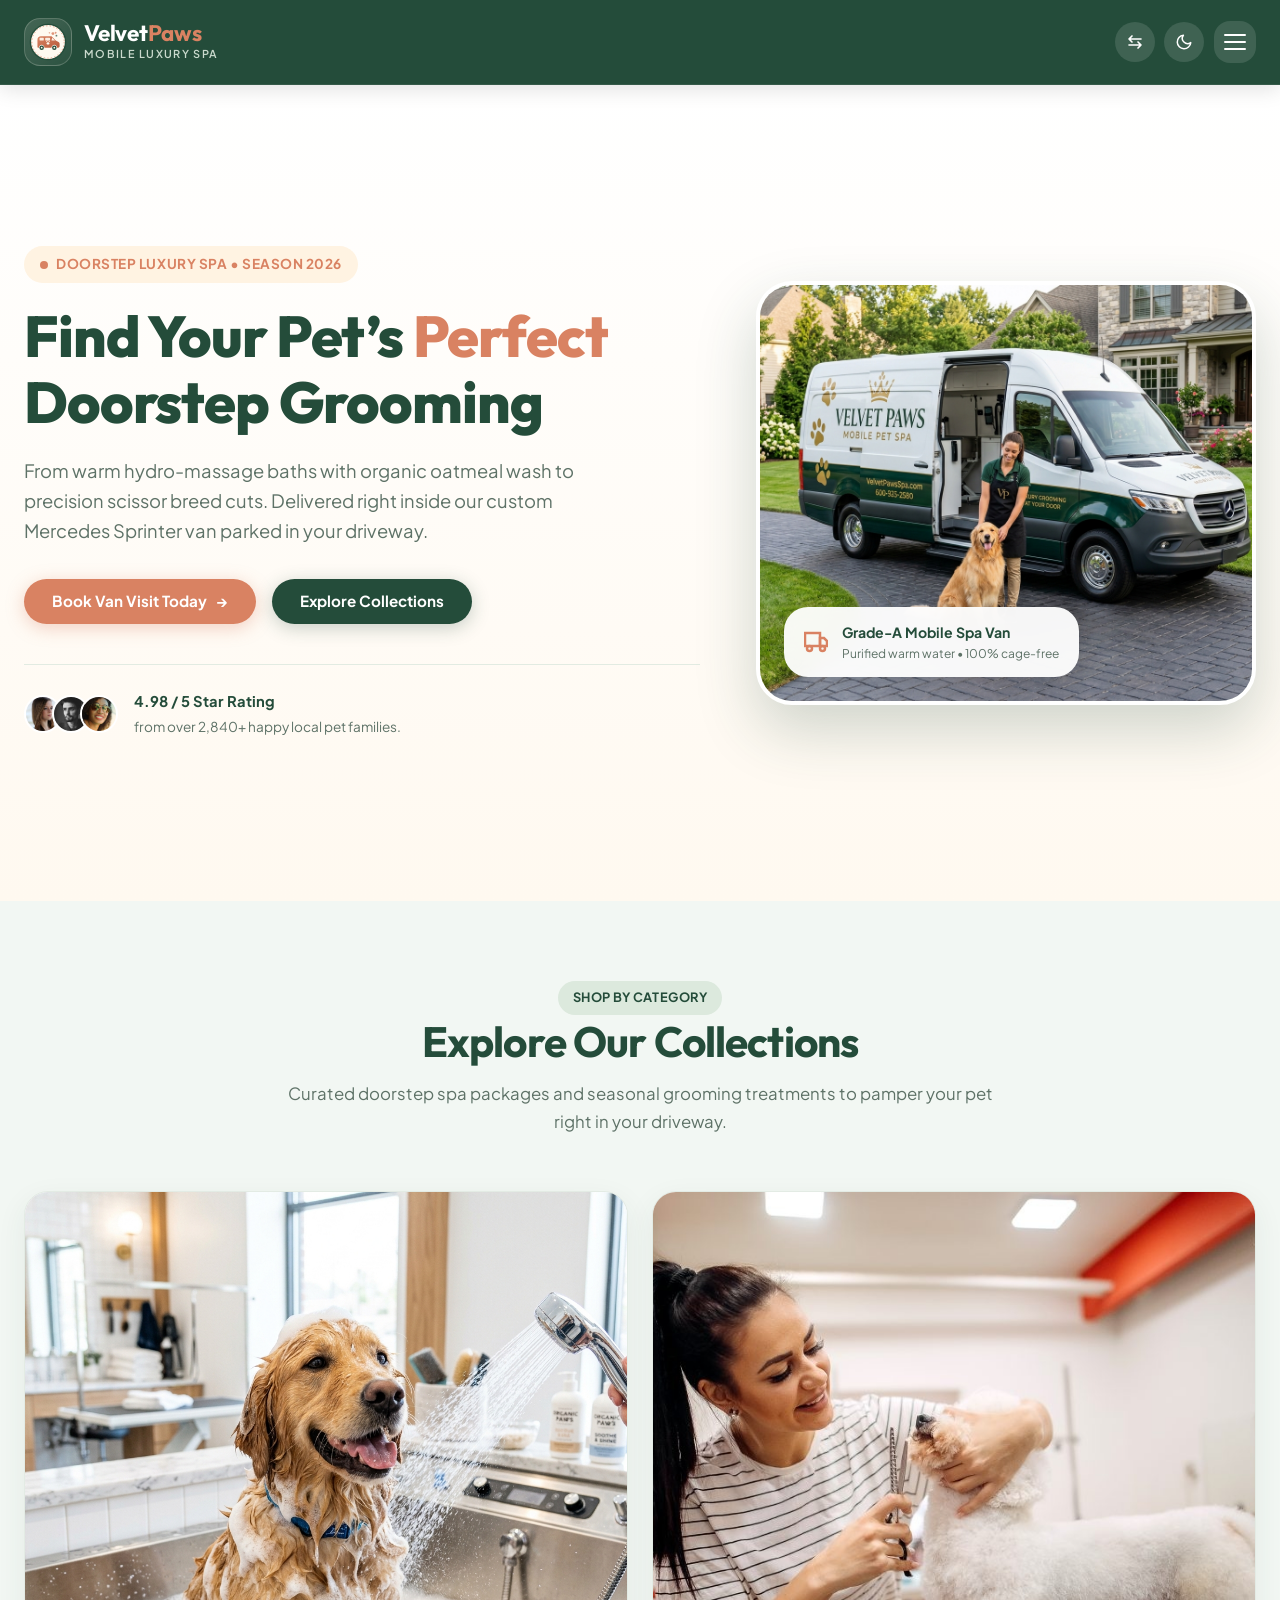
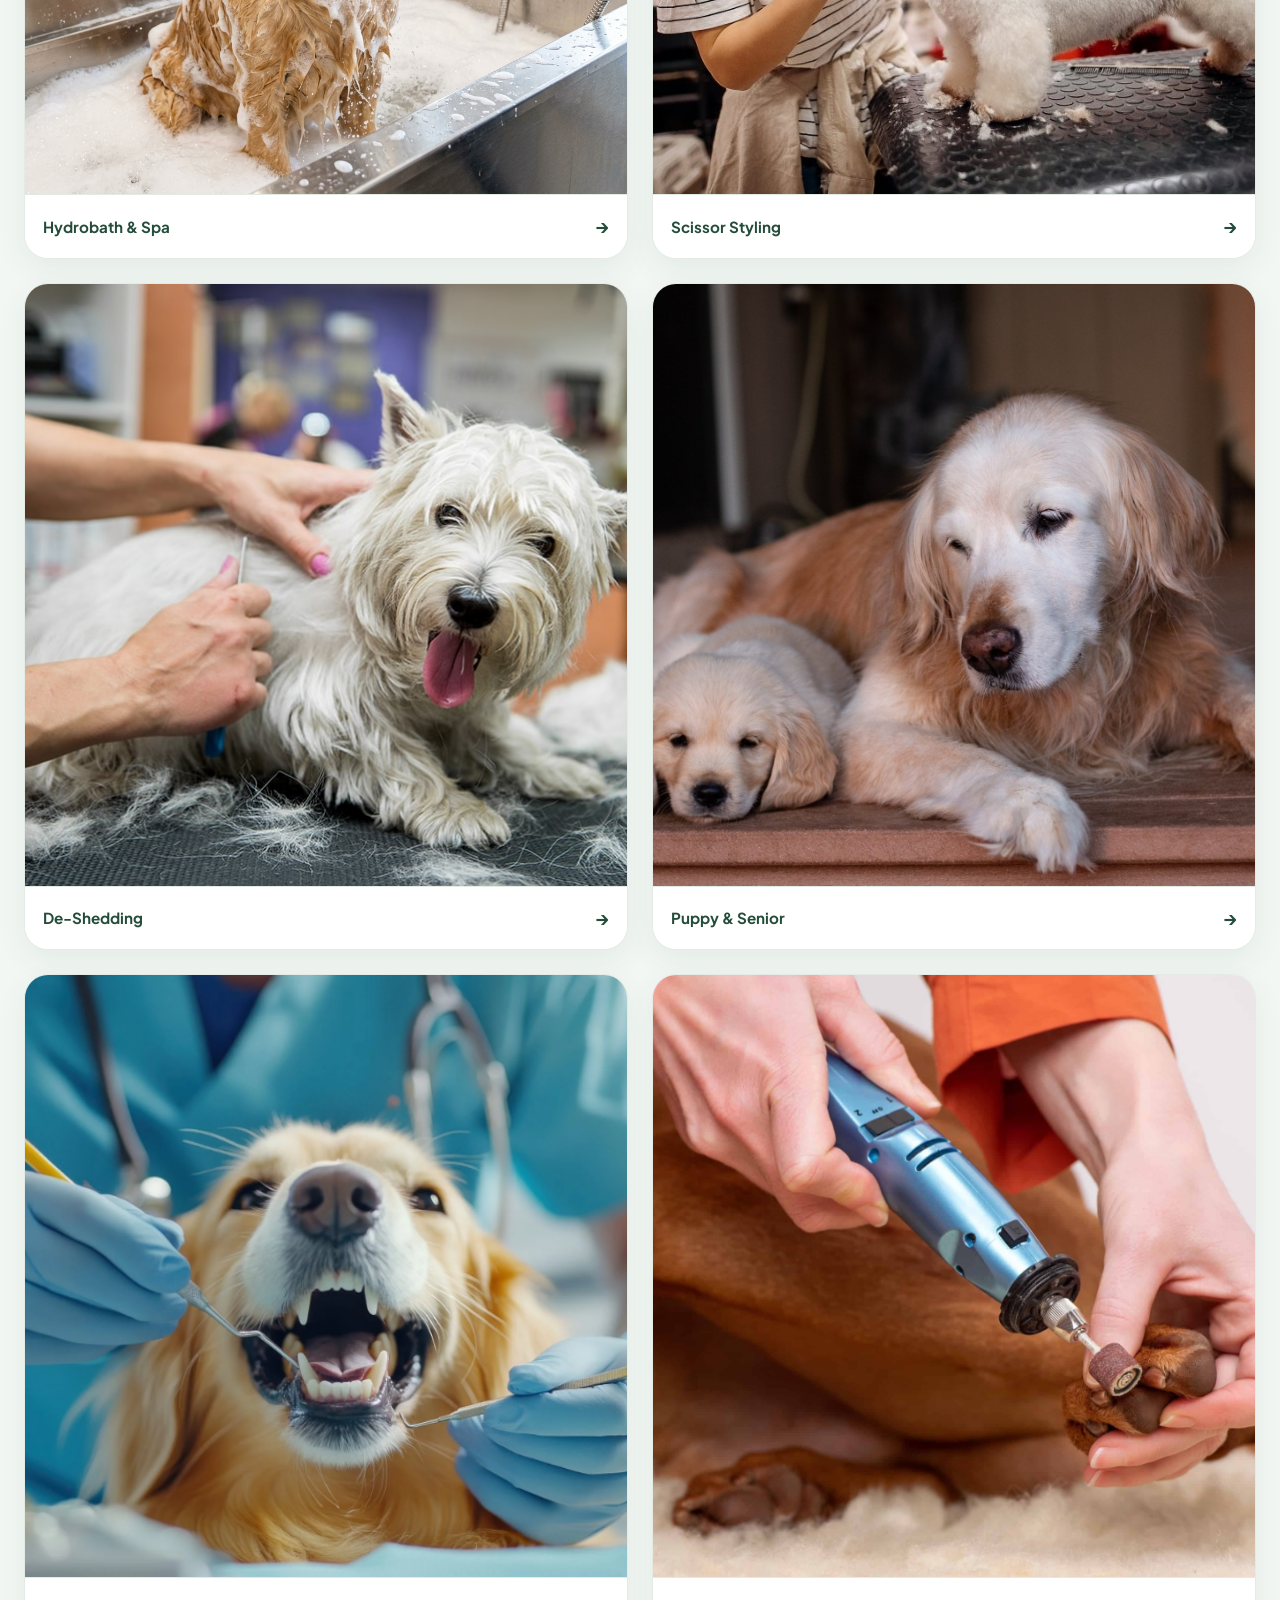
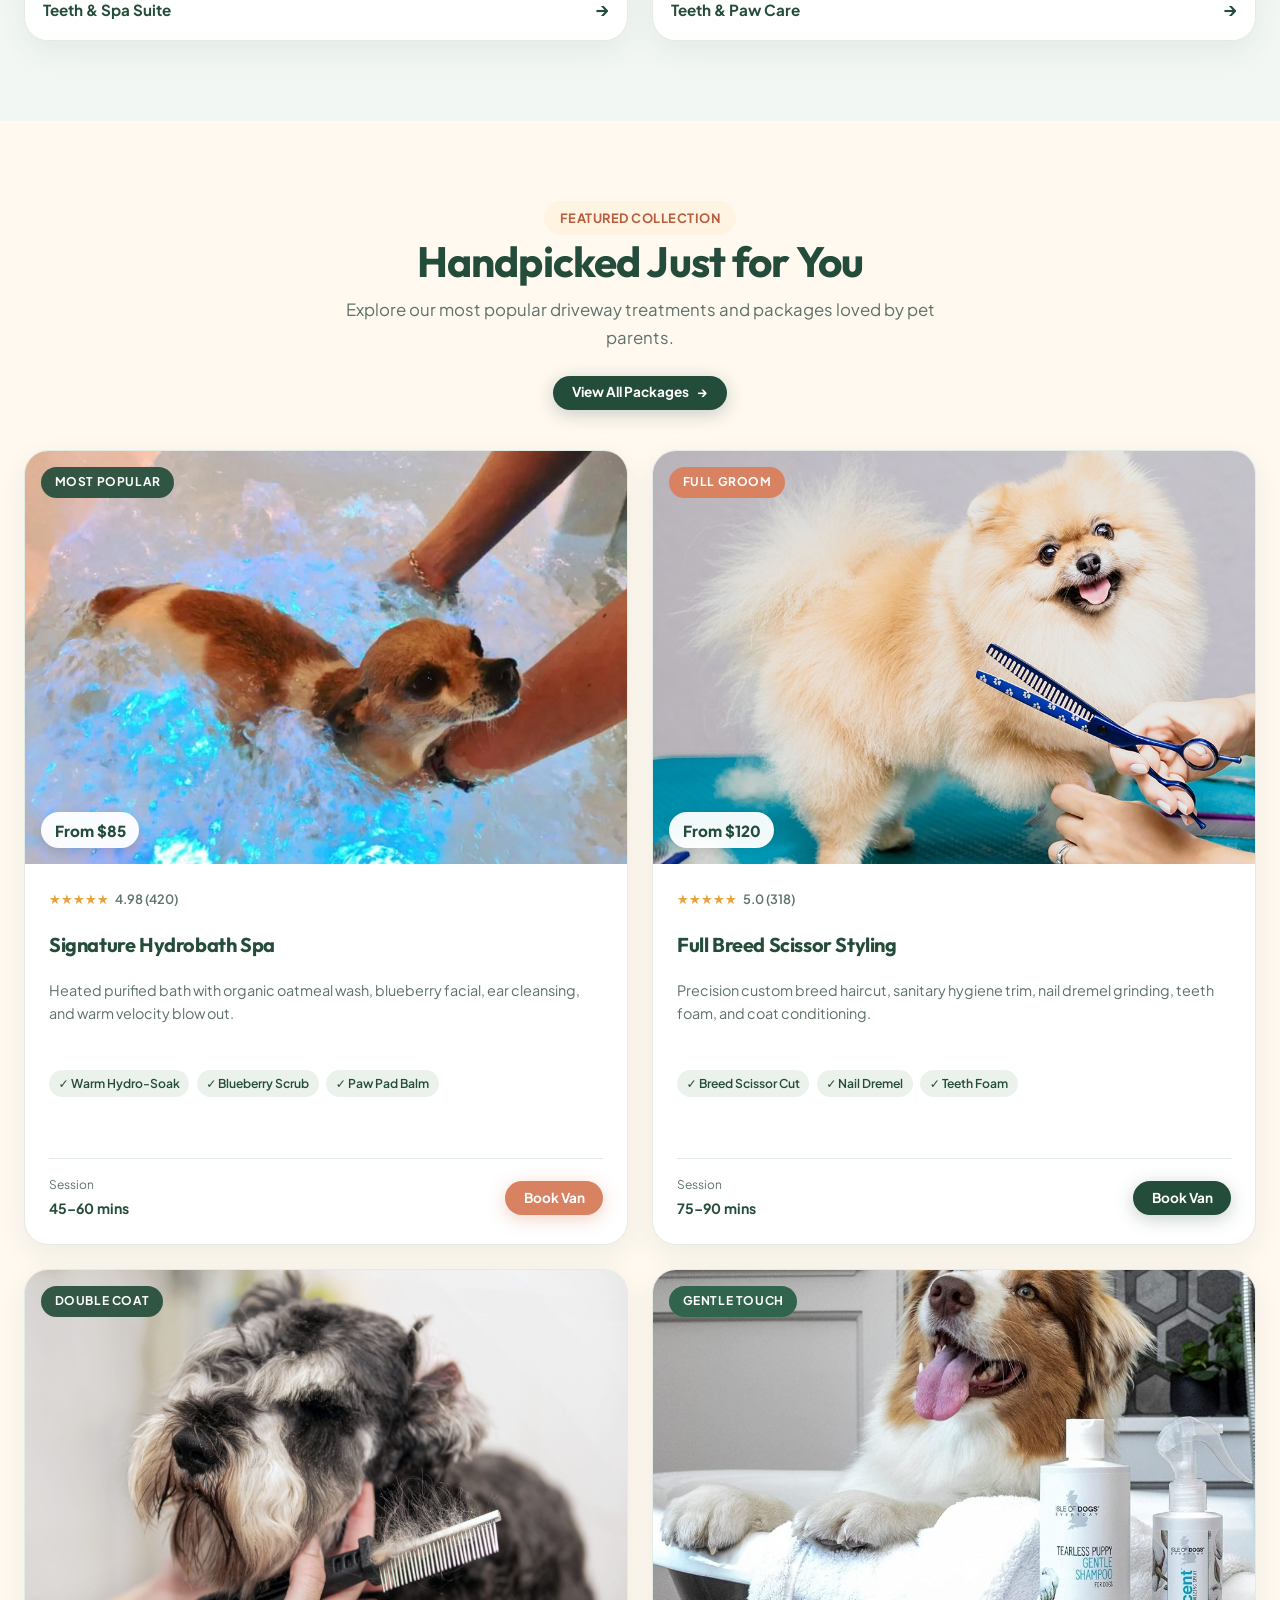
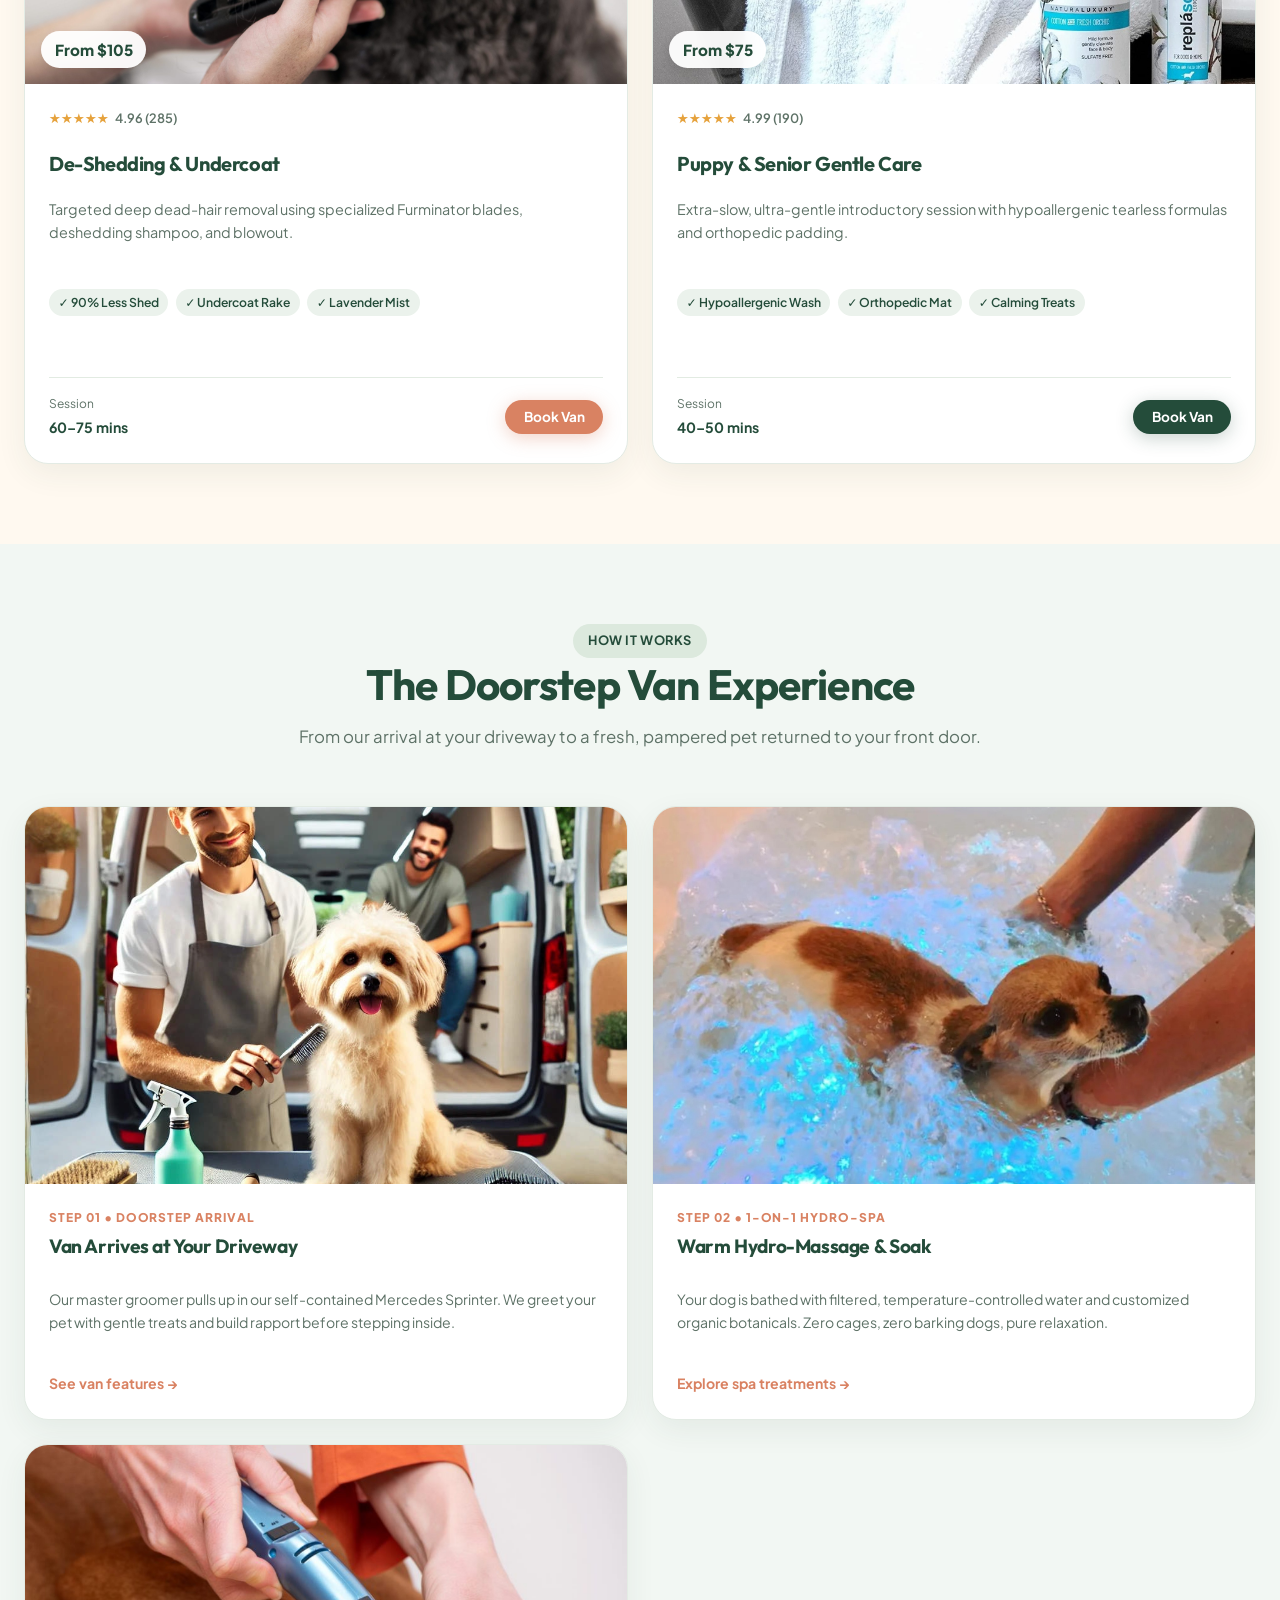
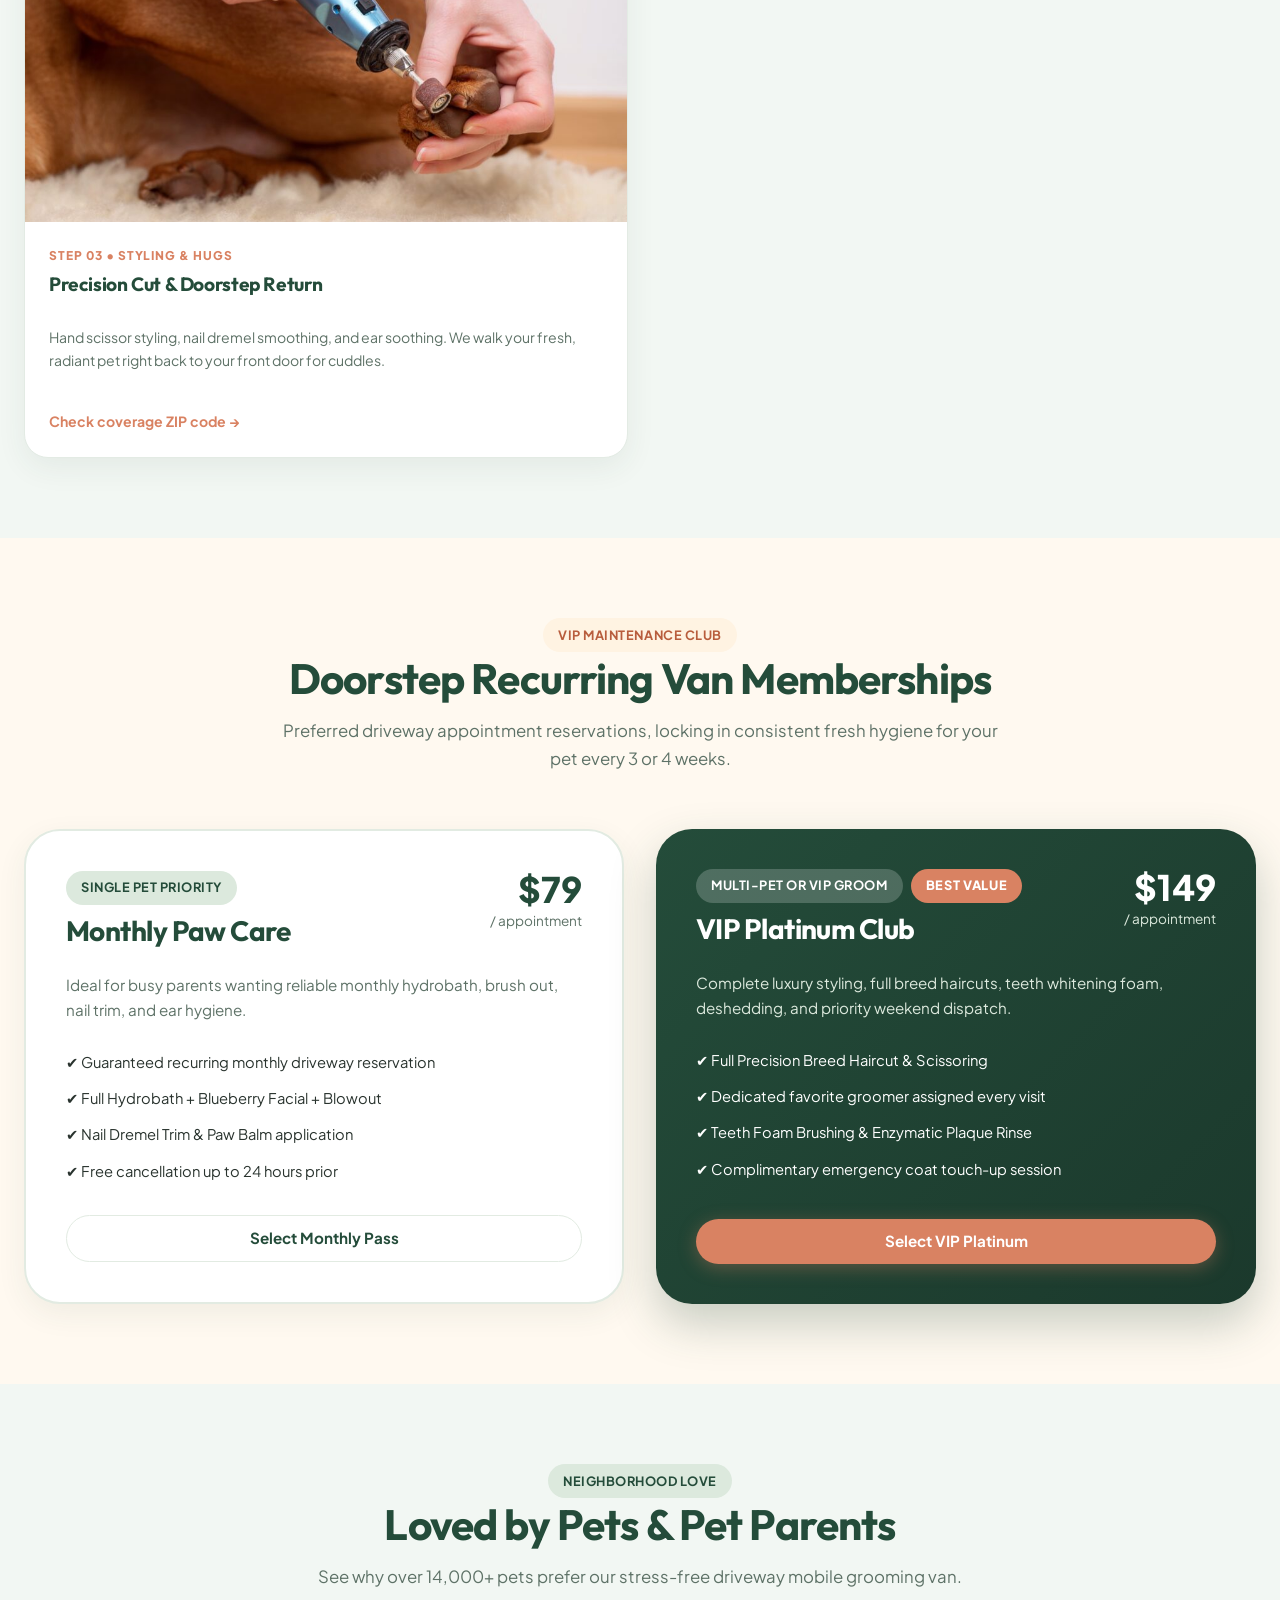
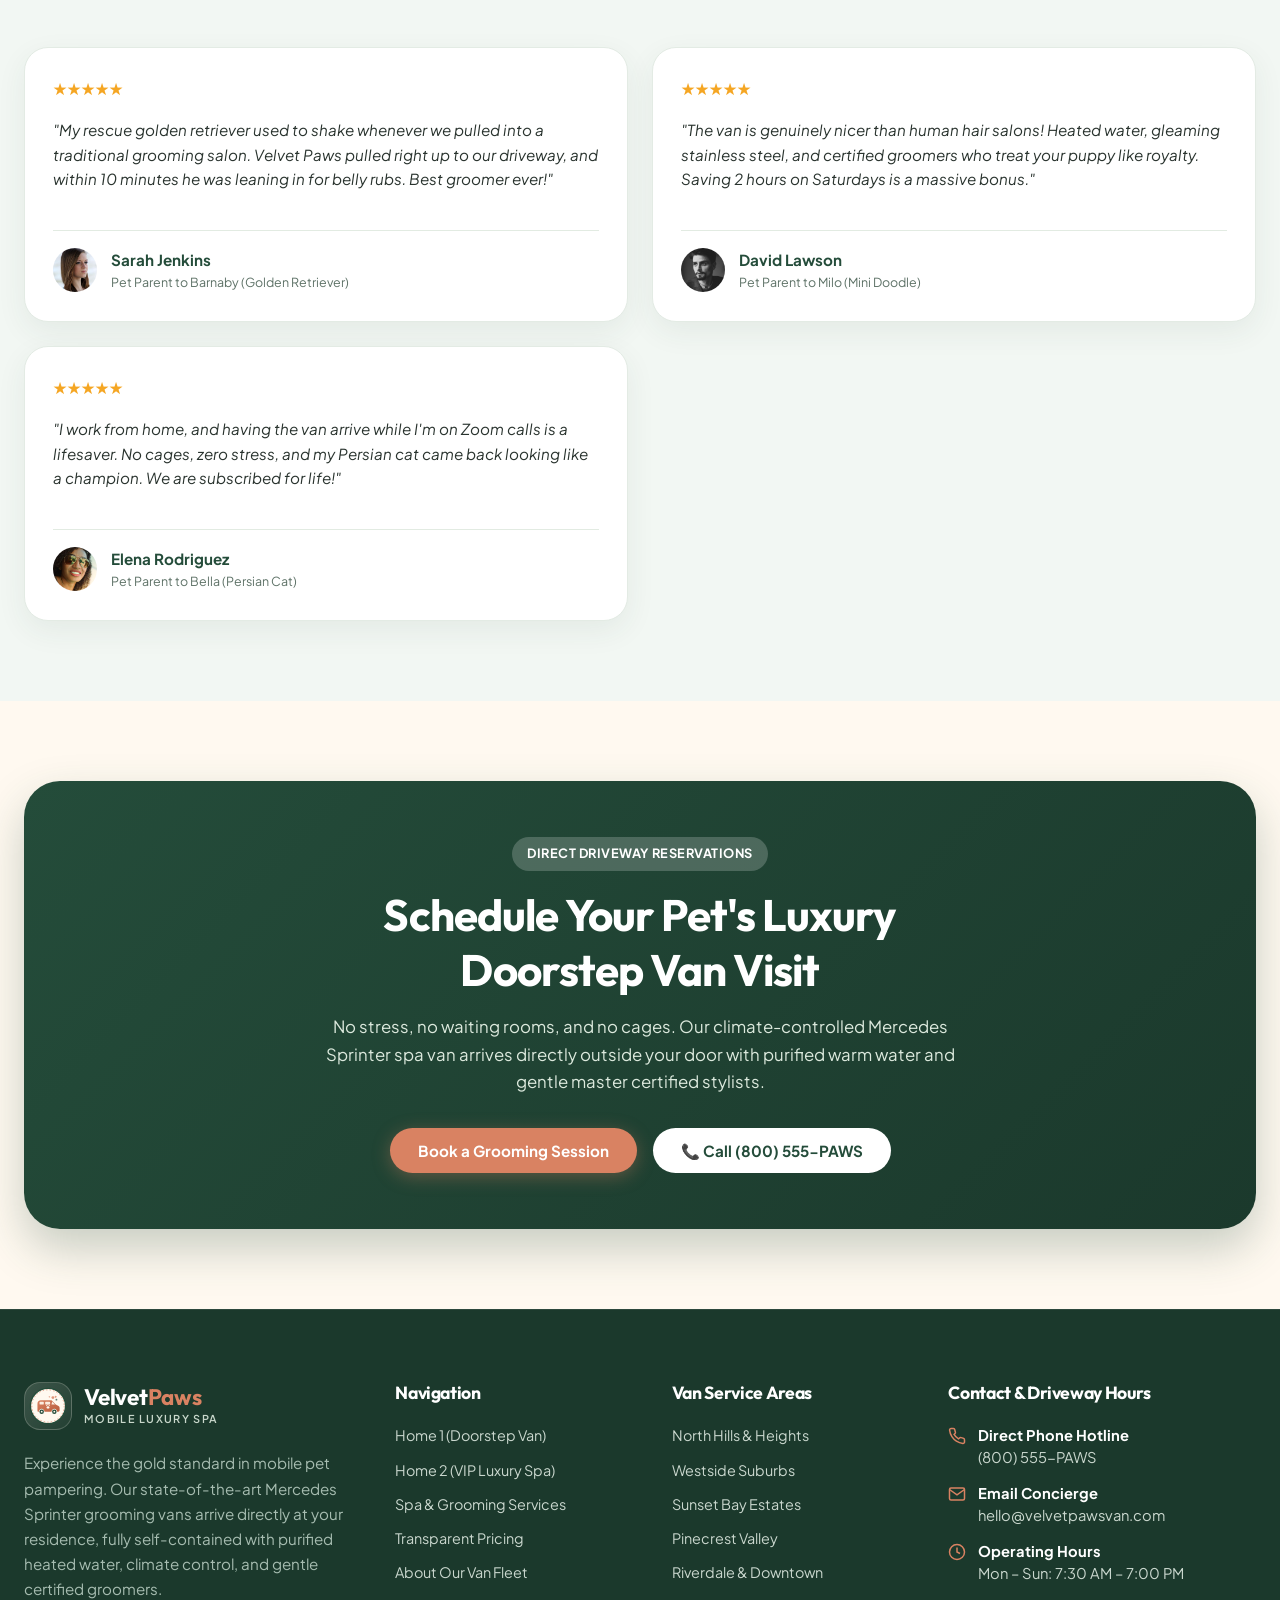
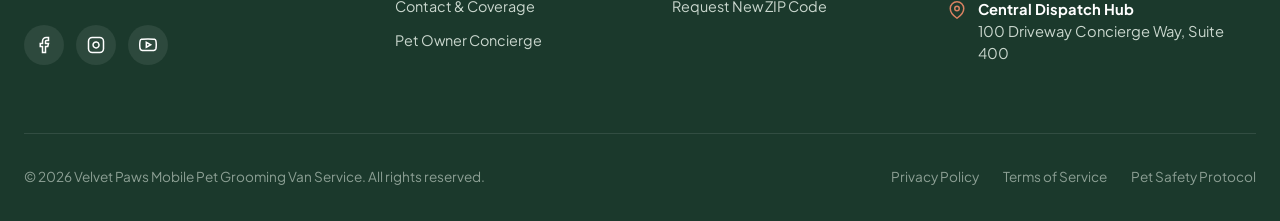
==== index.html @ 284e9189 "first commit" ====
<!DOCTYPE html>
<html lang="en" data-theme="light" dir="ltr">

<head>
  <meta charset="UTF-8">
  <meta name="viewport" content="width=device-width, initial-scale=1.0, maximum-scale=5.0">
  <title>Velvet Paws — Mobile Pet Grooming Van Service | Luxury Spa on Wheels</title>
  <meta name="description"
    content="Premium mobile pet grooming van service bringing stress-free, cage-free luxury hydrobath, haircuts, and spa treatments straight to your driveway.">

  <!-- Favicon -->
  <link rel="icon" type="image/svg+xml" href="assets/images/favicon.svg">

  <!-- Immediate Theme & Direction Script to Prevent FOUC -->
  <script>
    (function () {
      try {
        var savedTheme = localStorage.getItem('paw_grooming_theme') || 'light';
        var savedDir = localStorage.getItem('paw_grooming_dir') || 'ltr';
        document.documentElement.setAttribute('data-theme', savedTheme);
        document.documentElement.setAttribute('dir', savedDir);
      } catch (e) { }
    })();
  </script>

  <!-- Google Fonts: Strictly 2 Font Families Max (Outfit + Plus Jakarta Sans) -->
  <link rel="preconnect" href="https://fonts.googleapis.com">
  <link rel="preconnect" href="https://fonts.gstatic.com" crossorigin>
  <link
    href="https://fonts.googleapis.com/css2?family=Outfit:wght@400;500;600;700;800&family=Plus+Jakarta+Sans:wght@300;400;500;600;700;800&display=swap"
    rel="stylesheet">

  <!-- Stylesheet -->
  <link rel="stylesheet" href="assets/css/style.css">
</head>

<body>

  <!-- Attractive Luxury Pet Van Page Preloader -->
  <div id="page-preloader" class="page-preloader" aria-hidden="true">
    <div class="preloader-content">
      <div class="preloader-van-wrap">
        <div class="preloader-pulse-ring"></div>
        <div class="preloader-icon-box">
          <svg class="preloader-svg" viewBox="0 0 24 24" fill="none" stroke="currentColor" stroke-width="1.8" stroke-linecap="round" stroke-linejoin="round">
            <path d="M5 18H3c-1.1 0-2-.9-2-2V8c0-1.1.9-2 2-2h12v12H5z"></path>
            <path d="M15 9h4.6a2 2 0 0 1 1.8 1.1L23 14v2c0 1.1-.9 2-2 2h-2"></path>
            <circle cx="7" cy="18" r="2.5"></circle>
            <circle cx="17" cy="18" r="2.5"></circle>
            <circle class="preloader-bubble bubble-1" cx="12" cy="4" r="1.5" fill="currentColor"></circle>
            <circle class="preloader-bubble bubble-2" cx="15" cy="2" r="1" fill="currentColor"></circle>
          </svg>
        </div>
      </div>
      <div class="preloader-brand">
        <span class="preloader-title">Velvet<span>Van</span></span>
        <span class="preloader-subtitle">Luxury Mobile Pet Spa</span>
      </div>
      <div class="preloader-progress-track">
        <div class="preloader-progress-bar"></div>
      </div>
    </div>
  </div>

  <!-- ==========================================================================
       SITE HEADER & NAVBAR (Sticky Top Navbar - Zero Announcement Bar)
       ========================================================================== -->
  <header class="site-header" id="site-header">
    <div class="container">
      <nav class="navbar" aria-label="Main Navigation">

        <!-- Brand Logo -->
        <a href="index.html" class="brand-logo" id="main-brand-logo"
          aria-label="Velvet Paws Mobile Pet Grooming Homepage">
          <div class="brand-emblem-box" aria-hidden="true">
            <img src="assets/images/logo.svg" alt="Velvet Paws Logo Emblem" width="40" height="40">
          </div>
          <div class="brand-text">
            <span class="brand-name">Velvet<span>Paws</span></span>
            <span class="brand-tagline">MOBILE LUXURY SPA</span>
          </div>
        </a>

        <!-- Desktop Navigation Menu (Visible only above 1366px) -->
        <ul class="nav-menu" id="desktop-nav-menu">
          <li class="nav-item nav-item-dropdown">
            <a href="index.html" class="nav-link active" id="nav-home-link" aria-haspopup="true" aria-expanded="false">
              Home
              <svg class="dropdown-arrow" width="12" height="12" viewBox="0 0 24 24" fill="none" stroke="currentColor"
                stroke-width="2.5">
                <polyline points="6 9 12 15 18 9"></polyline>
              </svg>
            </a>
            <div class="dropdown-menu" aria-label="Home Variations">
              <a href="index.html" class="dropdown-link active">Home 1 (Van At Doorstep)</a>
              <a href="home-2.html" class="dropdown-link">Home 2 (Pet Care Experience)</a>
            </div>
          </li>
          <li class="nav-item">
            <a href="services.html" class="nav-link" id="nav-services-link">Services</a>
          </li>
          <li class="nav-item">
            <a href="pricing.html" class="nav-link" id="nav-pricing-link">Pricing</a>
          </li>
          <li class="nav-item">
            <a href="about.html" class="nav-link" id="nav-about-link">About</a>
          </li>
          <li class="nav-item">
            <a href="contact.html" class="nav-link" id="nav-contact-link">Contact</a>
          </li>
          <li class="nav-item">
            <a href="dashboard.html" class="nav-link" id="nav-dashboard-link">Dashboard</a>
          </li>
        </ul>

        <!-- Action Controls: RTL, Theme, Login, Book CTA & Hamburger -->
        <div class="nav-actions">

          <!-- RTL / LTR Toggle Button (Hidden on Mobile < 768px, available in Drawer) -->
          <button class="nav-circle-btn" id="rtl-toggle" data-action="toggle-rtl" title="Switch RTL/LTR"
            aria-label="Toggle Direction">
            <svg class="icon-arrow-flip" width="18" height="18" viewBox="0 0 24 24" fill="none" stroke="currentColor"
              stroke-width="2.2" stroke-linecap="round" stroke-linejoin="round">
              <path d="M4 8h16M4 8l4-4M4 8l4 4M20 16H4m16 0l-4-4m4 4l-4 4"></path>
            </svg>
          </button>

          <!-- Light / Dark Theme Toggle Button (Hidden on Mobile < 768px, available in Drawer) -->
          <button class="nav-circle-btn" id="theme-toggle" data-action="toggle-theme" title="Switch Theme"
            aria-label="Toggle Theme">
            <svg width="18" height="18" viewBox="0 0 24 24" fill="none" stroke="currentColor" stroke-width="2"
              stroke-linecap="round" stroke-linejoin="round">
              <path d="M21 12.79A9 9 0 1 1 11.21 3 7 7 0 0 0 21 12.79z"></path>
            </svg>
          </button>

          <!-- Login Button (Placed next to Book Van Visit) -->
          <a href="login.html" class="nav-pill-btn nav-login-btn hide-on-tablet" id="nav-login-btn">
            <svg width="15" height="15" viewBox="0 0 24 24" fill="none" stroke="currentColor" stroke-width="2.2">
              <path d="M20 21v-2a4 4 0 0 0-4-4H8a4 4 0 0 0-4 4v2"></path>
              <circle cx="12" cy="7" r="4"></circle>
            </svg>
            Login
          </a>

          <!-- Book Van CTA Button -->
          <a href="contact.html#enquiry-form" class="nav-pill-btn hide-on-tablet" id="nav-book-btn">
            <svg width="16" height="16" viewBox="0 0 24 24" fill="none" stroke="currentColor" stroke-width="2.5">
              <rect x="3" y="4" width="18" height="18" rx="2" ry="2"></rect>
              <line x1="16" y1="2" x2="16" y2="6"></line>
              <line x1="8" y1="2" x2="8" y2="6"></line>
              <line x1="3" y1="10" x2="21" y2="10"></line>
            </svg>
            Book Van Visit
          </a>

          <!-- Responsive Hamburger Button (Active on Mobile, All iPads, and iPad Pros <= 1366px) -->
          <button class="hamburger-btn" id="hamburger-btn" aria-label="Toggle Navigation Drawer" aria-expanded="false"
            aria-controls="mobile-drawer">
            <span></span>
            <span></span>
            <span></span>
          </button>

        </div>
      </nav>
    </div>
  </header>

  <!-- ==========================================================================
       MOBILE NAVIGATION DRAWER & BACKDROP
       ========================================================================== -->
  <div class="drawer-backdrop" id="drawer-backdrop"></div>

  <aside class="mobile-drawer" id="mobile-drawer" aria-label="Mobile Navigation Drawer">
    <div class="drawer-header">
      <a href="index.html" class="brand-logo" aria-label="Velvet Paws">
        <div class="brand-emblem-box">
          <img src="assets/images/logo.svg" alt="Velvet Paws Logo" width="34" height="34">
        </div>
        <div class="brand-text">
          <span class="brand-name">Velvet<span>Paws</span></span>
          <span class="brand-tagline">MOBILE PET SPA</span>
        </div>
      </a>
      <button class="drawer-close-btn" id="drawer-close-btn" aria-label="Close menu">
        <svg width="20" height="20" viewBox="0 0 24 24" fill="none" stroke="currentColor" stroke-width="2.2"
          stroke-linecap="round" stroke-linejoin="round">
          <line x1="18" y1="6" x2="6" y2="18"></line>
          <line x1="6" y1="6" x2="18" y2="18"></line>
        </svg>
      </button>
    </div>

    <!-- Quick Mode Controls in Drawer (Zero Horizontal Crowding) -->
    <div class="drawer-quick-controls">
      <button class="drawer-icon-btn" data-action="toggle-theme" id="drawer-theme-toggle" aria-label="Toggle Theme" title="Toggle Theme">
        <svg width="18" height="18" viewBox="0 0 24 24" fill="none" stroke="currentColor" stroke-width="2">
          <path d="M21 12.79A9 9 0 1 1 11.21 3 7 7 0 0 0 21 12.79z"></path>
        </svg>
      </button>

      <button class="drawer-icon-btn" data-action="toggle-rtl" id="drawer-rtl-toggle" aria-label="Toggle Direction" title="Toggle Direction">
        <svg class="icon-arrow-flip" width="18" height="18" viewBox="0 0 24 24" fill="none" stroke="currentColor"
          stroke-width="2">
          <path d="M4 8h16M4 8l4-4M4 8l4 4M20 16H4m16 0l-4-4m4 4l-4 4"></path>
        </svg>
      </button>
    </div>

    <!-- Drawer Navigation Links -->
    <div class="drawer-body">
      <nav class="drawer-menu">
        <a href="index.html" class="drawer-link active">
          <span>Home</span>
          <svg width="14" height="14" viewBox="0 0 24 24" fill="none" stroke="currentColor" stroke-width="2">
            <polyline points="9 18 15 12 9 6"></polyline>
          </svg>
        </a>
        <div class="drawer-subgroup">
          <a href="index.html" class="drawer-sublink active">• Home 1 (Van At Doorstep)</a>
          <a href="home-2.html" class="drawer-sublink">• Home 2 (Pet Care Experience)</a>
        </div>
        <a href="services.html" class="drawer-link">
          <span>Services</span>
          <svg width="14" height="14" viewBox="0 0 24 24" fill="none" stroke="currentColor" stroke-width="2">
            <polyline points="9 18 15 12 9 6"></polyline>
          </svg>
        </a>
        <a href="pricing.html" class="drawer-link">
          <span>Pricing</span>
          <svg width="14" height="14" viewBox="0 0 24 24" fill="none" stroke="currentColor" stroke-width="2">
            <polyline points="9 18 15 12 9 6"></polyline>
          </svg>
        </a>
        <a href="about.html" class="drawer-link">
          <span>About</span>
          <svg width="14" height="14" viewBox="0 0 24 24" fill="none" stroke="currentColor" stroke-width="2">
            <polyline points="9 18 15 12 9 6"></polyline>
          </svg>
        </a>
        <a href="contact.html" class="drawer-link">
          <span>Contact</span>
          <svg width="14" height="14" viewBox="0 0 24 24" fill="none" stroke="currentColor" stroke-width="2">
            <polyline points="9 18 15 12 9 6"></polyline>
          </svg>
        </a>
        <a href="dashboard.html" class="drawer-link">
          <span>Dashboard</span>
          <svg width="14" height="14" viewBox="0 0 24 24" fill="none" stroke="currentColor" stroke-width="2">
            <polyline points="9 18 15 12 9 6"></polyline>
          </svg>
        </a>
      </nav>
    </div>

    <!-- Drawer Footer Actions (Login & Book Van) -->
    <div class="drawer-footer">
      <div class="drawer-action-row">
        <a href="login.html" class="btn btn-outline btn-pill" style="padding: 0.65rem 1rem; font-size: 0.88rem;">
          <svg width="15" height="15" viewBox="0 0 24 24" fill="none" stroke="currentColor" stroke-width="2.2">
            <path d="M20 21v-2a4 4 0 0 0-4-4H8a4 4 0 0 0-4 4v2"></path>
            <circle cx="12" cy="7" r="4"></circle>
          </svg>
          Login
        </a>
        <a href="contact.html#enquiry-form" class="btn btn-primary btn-pill"
          style="padding: 0.65rem 1rem; font-size: 0.88rem;">
          Book Van
        </a>
      </div>

      <div class="drawer-van-callout">
        <h5>🚐 Van Arrives Fully Equipped</h5>
        <p>Warm filtered water, generator electricity, and climate control built right inside our Mercedes Sprinter van.
        </p>
      </div>
    </div>
  </aside>

  <!-- ==========================================================================
       HERO SECTION (HOME 1 FULL-SCREEN VIEWPORT HEIGHT 100dvh)
       ========================================================================== -->
  <main id="main-content">

    <!-- ==========================================================================
         SECTION 1 — SPLIT-SCREEN HOLIDAY / SPA HERO (Exact Reference Layout)
         ========================================================================== -->
    <section class="h2-hero-section" id="hero">
      <div class="container">
        <div class="h2-hero-grid">

          <!-- Left: Text & Selection CTAs -->
          <div class="h2-hero-content">
            <div class="h2-badge-strip">
              <span class="dot"></span>
              <span>Doorstep Luxury Spa &bull; Season 2026</span>
            </div>

            <h1 class="h2-hero-title">
              Find Your Pet’s <span class="highlight">Perfect</span> Doorstep Grooming
            </h1>

            <p class="h2-hero-desc">
              From warm hydro-massage baths with organic oatmeal wash to precision scissor breed cuts. Delivered right
              inside our custom Mercedes Sprinter van parked in your driveway.
            </p>

            <div class="h2-hero-btn-group">
              <a href="#packages" class="btn btn-primary btn-pill">
                <span>Book Van Visit Today</span>
                <span>&rarr;</span>
              </a>
              <a href="#categories" class="btn btn-forest btn-pill">
                <span>Explore Collections</span>
              </a>
            </div>

            <div class="h2-trust-badge">
              <div class="trust-avatar-group">
                <img
                  src="assets/images/avatar_clara.jpg"
                  alt="Verified customer Lisa" width="38" height="38">
                <img
                  src="assets/images/avatar_david.jpg"
                  alt="Verified customer Marcus" width="38" height="38">
                <img
                  src="assets/images/avatar_sophie.jpg"
                  alt="Verified customer Chloe" width="38" height="38">
              </div>
              <div class="trust-text">
                <strong style="color: var(--text-heading); font-size: 0.92rem; display: block;">4.98 / 5 Star
                  Rating</strong>
                <span style="color: var(--text-muted); font-size: 0.85rem;">from over 2,840+ happy local pet
                  families.</span>
              </div>
            </div>

          </div>

          <!-- Right: Curved Split Frame Media with Custom Generated Van Image -->
          <div class="h2-hero-media">
            <div class="h2-hero-img-frame">
              <img src="assets/images/h1-hero-van.jpg"
                alt="Velvet Paws luxury mobile pet grooming Mercedes Sprinter van on driveway with master groomer and golden retriever"
                width="700" height="600" loading="eager">

              <!-- Floating Live Tag -->
              <div class="h2-live-tag">
                <div style="color: var(--brand-terracotta);">
                  <svg width="24" height="24" viewBox="0 0 24 24" fill="none" stroke="currentColor" stroke-width="2.5">
                    <rect x="1" y="3" width="15" height="13"></rect>
                    <polygon points="16 8 20 8 23 11 23 16 16 16 8"></polygon>
                    <circle cx="5.5" cy="18.5" r="2.5"></circle>
                    <circle cx="18.5" cy="18.5" r="2.5"></circle>
                  </svg>
                </div>
                <div>
                  <div style="font-weight: 700; font-size: 0.88rem; color: var(--text-heading);">Grade-A Mobile Spa Van
                  </div>
                  <div style="font-size: 0.75rem; color: var(--text-muted);">Purified warm water &bull; 100% cage-free
                  </div>
                </div>
              </div>

            </div>
          </div>

        </div>
      </div>
    </section>

    <!-- ==========================================================================
         SECTION 2 — SHOP BY CATEGORY ("Explore Our Collections")
         Exact 6-Category Grid from Reference Site with Custom Generated Images
         ========================================================================== -->
    <section class="categories-section" id="categories">
      <div class="container">

        <div class="section-header">
          <span class="pill-badge">SHOP BY CATEGORY</span>
          <h2 class="section-title">Explore Our Collections</h2>
          <p class="section-subtitle">
            Curated doorstep spa packages and seasonal grooming treatments to pamper your pet right in your driveway.
          </p>
        </div>

        <div class="category-grid">

          <!-- Category 1: Hydrobath & Spa -->
          <a href="#packages" class="category-card" id="cat-card-1">
            <div class="category-img-box">
              <img src="assets/images/cat-hydrobath.jpg" alt="Golden retriever taking warm bubbly hydrobath" width="300"
                height="300" loading="lazy">
            </div>
            <div class="category-info">
              <span>Hydrobath &amp; Spa</span>
              <span class="category-arrow">&rarr;</span>
            </div>
          </a>

          <!-- Category 2: Breed Scissor Styling -->
          <a href="#packages" class="category-card" id="cat-card-2">
            <div class="category-img-box">
              <img src="assets/images/user/user_attach2_scissors_groom.jpg" alt="Professional groomer scissor styling a white fluffy pet"
                width="300" height="300" loading="lazy">
            </div>
            <div class="category-info">
              <span>Scissor Styling</span>
              <span class="category-arrow">&rarr;</span>
            </div>
          </a>

          <!-- Category 3: De-Shedding & Undercoat -->
          <a href="#packages" class="category-card" id="cat-card-3">
            <div class="category-img-box">
              <img src="assets/images/user/user_img1_terrier.png"
                alt="White terrier receiving precision groom and trim" width="300" height="300" loading="lazy">
            </div>
            <div class="category-info">
              <span>De-Shedding</span>
              <span class="category-arrow">&rarr;</span>
            </div>
          </a>

          <!-- Category 4: Puppy & Senior Touch -->
          <a href="#packages" class="category-card" id="cat-card-4">
            <div class="category-img-box">
              <img src="assets/images/user/user_img2_retriever.jpg"
                alt="Golden retriever and puppy relaxing after pampering" width="300" height="300" loading="lazy">
            </div>
            <div class="category-info">
              <span>Puppy &amp; Senior</span>
              <span class="category-arrow">&rarr;</span>
            </div>
          </a>

          <!-- Category 5: Feline Luxury Suite / Dental Care -->
          <a href="#packages" class="category-card" id="cat-card-5">
            <div class="category-img-box">
              <img src="assets/images/user/user_img3_dental.png" alt="Dog gentle teeth and oral hygiene care"
                width="300" height="300" loading="lazy">
            </div>
            <div class="category-info">
              <span>Teeth &amp; Spa Suite</span>
              <span class="category-arrow">&rarr;</span>
            </div>
          </a>

          <!-- Category 6: Teeth & Paw Pad Care -->
          <a href="#packages" class="category-card" id="cat-card-6">
            <div class="category-img-box">
              <img src="assets/images/user/user_img20_dremel_smoothing.png"
                alt="Dog paw pad balm and teeth hygiene" width="300" height="300" loading="lazy">
            </div>
            <div class="category-info">
              <span>Teeth &amp; Paw Care</span>
              <span class="category-arrow">&rarr;</span>
            </div>
          </a>

        </div>

      </div>
    </section>

    <!-- ==========================================================================
         DOORSTEP SPA PACKAGES (100% LASER-STRAIGHT ALIGNED CARDS)
         4 Cards on Desktop • Strictly Max 2 on iPad & iPad Pro • 1 on Mobile
         ========================================================================== -->
    <section class="section" id="packages">
      <div class="container">

        <div class="section-header" style="text-align: center; margin-bottom: 2.5rem;">
          <span class="pill-badge terracotta">FEATURED COLLECTION</span>
          <h2 class="section-title">Handpicked Just for You</h2>
          <p class="section-subtitle" style="max-width: 620px; margin: 0.5rem auto 1.5rem auto;">
            Explore our most popular driveway treatments and packages loved by pet parents.
          </p>
          <div>
            <a href="services.html" class="btn btn-forest btn-sm btn-pill" id="view-all-packages-btn">
              <span>View All Packages</span>
              <span>&rarr;</span>
            </a>
          </div>
        </div>

        <!-- 4-CARD RESPONSIVE GRID -->
        <div class="card-grid-4">

          <!-- Card 1 -->
          <article class="pet-card">
            <div class="pet-card-media">
              <img src="assets/images/user/user_img8_hydro_bath.jpg"
                alt="Dog taking warm bath in mobile van" width="400" height="275" loading="lazy">
              <span class="pet-card-tag">Most Popular</span>
              <span class="pet-card-price-badge">From $85</span>
            </div>
            <div class="pet-card-body">
              <div class="pet-card-rating">
                ★★★★★ <span>4.98 (420)</span>
              </div>
              <h3 class="pet-card-title">Signature Hydrobath Spa</h3>
              <p class="pet-card-text">
                Heated purified bath with organic oatmeal wash, blueberry facial, ear cleansing, and warm velocity blow
                out.
              </p>
              <div class="pet-card-perks">
                <span class="pet-perk-item">✓ Warm Hydro-Soak</span>
                <span class="pet-perk-item">✓ Blueberry Scrub</span>
                <span class="pet-perk-item">✓ Paw Pad Balm</span>
              </div>
              <div class="pet-card-footer">
                <div>
                  <span style="font-size: 0.75rem; color: var(--text-muted); display: block;">Session</span>
                  <strong style="color: var(--text-heading); font-size: 0.88rem;">45–60 mins</strong>
                </div>
                <a href="contact.html#enquiry-form" class="btn btn-primary btn-pill btn-sm">
                  Book Van
                </a>
              </div>
            </div>
          </article>

          <!-- Card 2 -->
          <article class="pet-card">
            <div class="pet-card-media">
              <img src="assets/images/user/user_img4_pomeranian.jpg"
                alt="Pomeranian receiving scissor styling on grooming table" width="400" height="275" loading="lazy">
              <span class="pet-card-tag" style="background-color: var(--brand-terracotta);">Full Groom</span>
              <span class="pet-card-price-badge">From $120</span>
            </div>
            <div class="pet-card-body">
              <div class="pet-card-rating">
                ★★★★★ <span>5.0 (318)</span>
              </div>
              <h3 class="pet-card-title">Full Breed Scissor Styling</h3>
              <p class="pet-card-text">
                Precision custom breed haircut, sanitary hygiene trim, nail dremel grinding, teeth foam, and coat
                conditioning.
              </p>
              <div class="pet-card-perks">
                <span class="pet-perk-item">✓ Breed Scissor Cut</span>
                <span class="pet-perk-item">✓ Nail Dremel</span>
                <span class="pet-perk-item">✓ Teeth Foam</span>
              </div>
              <div class="pet-card-footer">
                <div>
                  <span style="font-size: 0.75rem; color: var(--text-muted); display: block;">Session</span>
                  <strong style="color: var(--text-heading); font-size: 0.88rem;">75–90 mins</strong>
                </div>
                <a href="contact.html#enquiry-form" class="btn btn-forest btn-pill btn-sm">
                  Book Van
                </a>
              </div>
            </div>
          </article>

          <!-- Card 3 -->
          <article class="pet-card">
            <div class="pet-card-media">
              <img src="assets/images/user/user_img5_schnauzer.png"
                alt="Schnauzer receiving gentle face brushing and coat combing" width="400" height="275" loading="lazy">
              <span class="pet-card-tag">Double Coat</span>
              <span class="pet-card-price-badge">From $105</span>
            </div>
            <div class="pet-card-body">
              <div class="pet-card-rating">
                ★★★★★ <span>4.96 (285)</span>
              </div>
              <h3 class="pet-card-title">De-Shedding &amp; Undercoat</h3>
              <p class="pet-card-text">
                Targeted deep dead-hair removal using specialized Furminator blades, deshedding shampoo, and blowout.
              </p>
              <div class="pet-card-perks">
                <span class="pet-perk-item">✓ 90% Less Shed</span>
                <span class="pet-perk-item">✓ Undercoat Rake</span>
                <span class="pet-perk-item">✓ Lavender Mist</span>
              </div>
              <div class="pet-card-footer">
                <div>
                  <span style="font-size: 0.75rem; color: var(--text-muted); display: block;">Session</span>
                  <strong style="color: var(--text-heading); font-size: 0.88rem;">60–75 mins</strong>
                </div>
                <a href="contact.html#enquiry-form" class="btn btn-primary btn-pill btn-sm">
                  Book Van
                </a>
              </div>
            </div>
          </article>

          <!-- Card 4 -->
          <article class="pet-card">
            <div class="pet-card-media">
              <img src="assets/images/user/user_img6_puppy_shampoo.jpg"
                alt="Puppy enjoying gentle tearless organic shampoo bath" width="400" height="275" loading="lazy">
              <span class="pet-card-tag" style="background-color: #31644D;">Gentle Touch</span>
              <span class="pet-card-price-badge">From $75</span>
            </div>
            <div class="pet-card-body">
              <div class="pet-card-rating">
                ★★★★★ <span>4.99 (190)</span>
              </div>
              <h3 class="pet-card-title">Puppy &amp; Senior Gentle Care</h3>
              <p class="pet-card-text">
                Extra-slow, ultra-gentle introductory session with hypoallergenic tearless formulas and orthopedic
                padding.
              </p>
              <div class="pet-card-perks">
                <span class="pet-perk-item">✓ Hypoallergenic Wash</span>
                <span class="pet-perk-item">✓ Orthopedic Mat</span>
                <span class="pet-perk-item">✓ Calming Treats</span>
              </div>
              <div class="pet-card-footer">
                <div>
                  <span style="font-size: 0.75rem; color: var(--text-muted); display: block;">Session</span>
                  <strong style="color: var(--text-heading); font-size: 0.88rem;">40–50 mins</strong>
                </div>
                <a href="contact.html#enquiry-form" class="btn btn-forest btn-pill btn-sm">
                  Book Van
                </a>
              </div>
            </div>
          </article>

        </div>

      </div>
    </section>

    <!-- ==========================================================================
         CURATED DOORSTEP SPA EXPERIENCE (3 CARDS ON DESKTOP, MAX 2 ON IPAD)
         ========================================================================== -->
    <section class="section section-alt" id="experience">
      <div class="container">

        <div class="section-header">
          <span class="pill-badge">How It Works</span>
          <h2 class="section-title">The Doorstep Van Experience</h2>
          <p class="section-subtitle">
            From our arrival at your driveway to a fresh, pampered pet returned to your front door.
          </p>
        </div>

        <!-- 3-CARD RESPONSIVE GRID -->
        <div class="card-grid-3">

          <div class="experience-card">
            <div class="experience-media">
              <img src="assets/images/user/user_img7_van_arrival.jpg"
                alt="Certified groomer inside Mercedes Sprinter van on driveway" width="500" height="312"
                loading="lazy">
            </div>
            <div class="experience-content">
              <span class="experience-step">Step 01 • Doorstep Arrival</span>
              <h3 class="experience-title">Van Arrives at Your Driveway</h3>
              <p class="experience-desc">
                Our master groomer pulls up in our self-contained Mercedes Sprinter. We greet your pet with gentle
                treats and build rapport before stepping inside.
              </p>
              <a href="about.html#equipment"
                style="font-weight: 700; color: var(--brand-terracotta); font-size: 0.88rem; display: inline-flex; align-items: center; gap: 0.35rem; margin-top: auto;">
                See van features →
              </a>
            </div>
          </div>

          <div class="experience-card">
            <div class="experience-media">
              <img src="assets/images/user/user_img8_hydro_bath.jpg"
                alt="Dog enjoying warm hydro-massage spa bath with filtered water" width="500" height="312"
                loading="lazy">
            </div>
            <div class="experience-content">
              <span class="experience-step">Step 02 • 1-on-1 Hydro-Spa</span>
              <h3 class="experience-title">Warm Hydro-Massage &amp; Soak</h3>
              <p class="experience-desc">
                Your dog is bathed with filtered, temperature-controlled water and customized organic botanicals. Zero
                cages, zero barking dogs, pure relaxation.
              </p>
              <a href="services.html"
                style="font-weight: 700; color: var(--brand-terracotta); font-size: 0.88rem; display: inline-flex; align-items: center; gap: 0.35rem; margin-top: auto;">
                Explore spa treatments →
              </a>
            </div>
          </div>

          <div class="experience-card">
            <div class="experience-media">
              <img src="assets/images/user/user_img9_nail_dremel.png"
                alt="Precision nail dremel smoothing and gentle paw care" width="500" height="312" loading="lazy">
            </div>
            <div class="experience-content">
              <span class="experience-step">Step 03 • Styling &amp; Hugs</span>
              <h3 class="experience-title">Precision Cut &amp; Doorstep Return</h3>
              <p class="experience-desc">
                Hand scissor styling, nail dremel smoothing, and ear soothing. We walk your fresh, radiant pet right
                back to your front door for cuddles.
              </p>
              <a href="contact.html#areas"
                style="font-weight: 700; color: var(--brand-terracotta); font-size: 0.88rem; display: inline-flex; align-items: center; gap: 0.35rem; margin-top: auto;">
                Check coverage ZIP code →
              </a>
            </div>
          </div>

        </div>

      </div>
    </section>

    <!-- ==========================================================================
         VIP VAN PASSES & PLANS (2 CARDS COMPARISON GRID)
         ========================================================================== -->
    <section class="section" id="pricing">
      <div class="container">

        <div class="section-header">
          <span class="pill-badge terracotta">VIP Maintenance Club</span>
          <h2 class="section-title">Doorstep Recurring Van Memberships</h2>
          <p class="section-subtitle">
            Preferred driveway appointment reservations, locking in consistent fresh hygiene for your pet every 3 or 4
            weeks.
          </p>
        </div>

        <!-- 2-CARD GRID (Max 2 cards per row on Desktop, iPad, iPad Pro) -->
        <div class="card-grid-2">

          <div
            style="background-color: var(--bg-card); border: 2px solid var(--border-color); border-radius: var(--radius-xl); padding: 2.5rem; box-shadow: var(--card-shadow); display: flex; flex-direction: column;">
            <div style="display: flex; justify-content: space-between; align-items: flex-start; margin-bottom: 1.5rem;">
              <div>
                <span class="pill-badge">Single Pet Priority</span>
                <h3 style="font-size: 1.75rem; margin-top: 0.5rem; color: var(--text-heading);">Monthly Paw Care</h3>
              </div>
              <div style="text-align: right;">
                <span
                  style="font-size: 2.2rem; font-weight: 800; color: var(--brand-forest); line-height: 1;">$79</span>
                <span style="font-size: 0.85rem; color: var(--text-muted); display: block;">/ appointment</span>
              </div>
            </div>
            <p style="font-size: 0.95rem; color: var(--text-muted); margin-bottom: 1.75rem;">
              Ideal for busy parents wanting reliable monthly hydrobath, brush out, nail trim, and ear hygiene.
            </p>
            <ul
              style="display: flex; flex-direction: column; gap: 0.75rem; font-size: 0.92rem; color: var(--text-main); margin-bottom: 2rem;">
              <li>✔ Guaranteed recurring monthly driveway reservation</li>
              <li>✔ Full Hydrobath + Blueberry Facial + Blowout</li>
              <li>✔ Nail Dremel Trim &amp; Paw Balm application</li>
              <li>✔ Free cancellation up to 24 hours prior</li>
            </ul>
            <div style="margin-top: auto;">
              <a href="#book-van" class="btn btn-outline btn-pill" style="width: 100%;">
                Select Monthly Pass
              </a>
            </div>
          </div>

          <div
            style="background: linear-gradient(135deg, var(--brand-forest), var(--brand-forest-dark)); color: #FFFFFF; border-radius: var(--radius-xl); padding: 2.5rem; box-shadow: 0 20px 45px rgba(36, 76, 58, 0.25); display: flex; flex-direction: column; position: relative;">
            <div style="display: flex; justify-content: space-between; align-items: flex-start; margin-bottom: 1.5rem; gap: 1rem;">
              <div>
                <div style="display: flex; align-items: center; gap: 0.5rem; flex-wrap: wrap; margin-bottom: 0.5rem;">
                  <span class="pill-badge" style="background-color: rgba(255,255,255,0.2); color: #FFFFFF;">Multi-Pet or VIP Groom</span>
                  <span class="pill-badge" style="background-color: var(--brand-terracotta); color: #FFFFFF; font-weight: 800; text-transform: uppercase; letter-spacing: 0.05em;">Best Value</span>
                </div>
                <h3 style="font-size: 1.75rem; color: #FFFFFF;">VIP Platinum Club</h3>
              </div>
              <div style="text-align: right; flex-shrink: 0;">
                <span style="font-size: 2.2rem; font-weight: 800; color: #FFFFFF; line-height: 1;">$149</span>
                <span style="font-size: 0.85rem; color: var(--brand-sage); display: block;">/ appointment</span>
              </div>
            </div>
            <p style="font-size: 0.95rem; color: var(--brand-sage); margin-bottom: 1.75rem;">
              Complete luxury styling, full breed haircuts, teeth whitening foam, deshedding, and priority weekend
              dispatch.
            </p>
            <ul
              style="display: flex; flex-direction: column; gap: 0.75rem; font-size: 0.92rem; color: #FFFFFF; margin-bottom: 2rem;">
              <li>✔ Full Precision Breed Haircut &amp; Scissoring</li>
              <li>✔ Dedicated favorite groomer assigned every visit</li>
              <li>✔ Teeth Foam Brushing &amp; Enzymatic Plaque Rinse</li>
              <li>✔ Complimentary emergency coat touch-up session</li>
            </ul>
            <div style="margin-top: auto;">
              <a href="#book-van" class="btn btn-primary btn-pill" style="width: 100%;">
                Select VIP Platinum
              </a>
            </div>
          </div>

        </div>

      </div>
    </section>

    <!-- ==========================================================================
         CUSTOMER REVIEWS & TESTIMONIALS (3 CARDS ON DESKTOP, MAX 2 ON IPAD)
         ========================================================================== -->
    <section class="section section-alt" id="reviews">
      <div class="container">

        <div class="section-header">
          <span class="pill-badge">Neighborhood Love</span>
          <h2 class="section-title">Loved by Pets &amp; Pet Parents</h2>
          <p class="section-subtitle">
            See why over 14,000+ pets prefer our stress-free driveway mobile grooming van.
          </p>
        </div>

        <!-- 3-CARD TESTIMONIAL GRID -->
        <div class="card-grid-3">

          <div class="testimonial-card">
            <div class="testimonial-stars">★★★★★</div>
            <p class="testimonial-quote">
              "My rescue golden retriever used to shake whenever we pulled into a traditional grooming salon. Velvet
              Paws pulled right up to our driveway, and within 10 minutes he was leaning in for belly rubs. Best groomer
              ever!"
            </p>
            <div class="testimonial-author">
              <img src="assets/images/avatar_clara.jpg"
                alt="Sarah J." width="44" height="44">
              <div>
                <div class="author-name">Sarah Jenkins</div>
                <div class="author-meta">Pet Parent to Barnaby (Golden Retriever)</div>
              </div>
            </div>
          </div>

          <div class="testimonial-card">
            <div class="testimonial-stars">★★★★★</div>
            <p class="testimonial-quote">
              "The van is genuinely nicer than human hair salons! Heated water, gleaming stainless steel, and certified
              groomers who treat your puppy like royalty. Saving 2 hours on Saturdays is a massive bonus."
            </p>
            <div class="testimonial-author">
              <img
                src="assets/images/avatar_david.jpg"
                alt="David L." width="44" height="44">
              <div>
                <div class="author-name">David Lawson</div>
                <div class="author-meta">Pet Parent to Milo (Mini Doodle)</div>
              </div>
            </div>
          </div>

          <div class="testimonial-card">
            <div class="testimonial-stars">★★★★★</div>
            <p class="testimonial-quote">
              "I work from home, and having the van arrive while I'm on Zoom calls is a lifesaver. No cages, zero
              stress, and my Persian cat came back looking like a champion. We are subscribed for life!"
            </p>
            <div class="testimonial-author">
              <img
                src="assets/images/avatar_sophie.jpg"
                alt="Elena R." width="44" height="44">
              <div>
                <div class="author-name">Elena Rodriguez</div>
                <div class="author-meta">Pet Parent to Bella (Persian Cat)</div>
              </div>
            </div>
          </div>

        </div>

      </div>
    </section>

    <!-- ==========================================================================
         SECTION 6: FINAL BOOKING CTA
         ========================================================================== -->
    <section class="section" id="book-van">
      <div class="container">
        <!-- Final Booking Hero Banner -->
        <div class="cta-booking-banner" style="margin-bottom: 0;">
          <div class="cta-banner-content">
            <span class="pill-badge"
              style="background-color: rgba(255,255,255,0.2); color: #FFFFFF; margin-bottom: 1rem;">
              Direct Driveway Reservations
            </span>
            <h2 class="cta-banner-title">Schedule Your Pet's Luxury Doorstep Van Visit</h2>
            <p class="cta-banner-desc">
              No stress, no waiting rooms, and no cages. Our climate-controlled Mercedes Sprinter spa van arrives
              directly outside your door with purified warm water and gentle master certified stylists.
            </p>
            <div class="cta-banner-actions">
              <a href="contact.html#enquiry-form" class="btn btn-primary btn-pill">
                Book a Grooming Session
              </a>
              <a href="tel:+18005557297" class="btn btn-pill"
                style="background-color: #FFFFFF; color: var(--brand-forest);">
                📞 Call (800) 555-PAWS
              </a>
            </div>
          </div>
        </div>

      </div>
    </section>
  </main>

  <!-- ==========================================================================
       SITE FOOTER (Rich Deep Forest Green with Bidirectional Support)
       ========================================================================== -->
  <footer class="site-footer" id="site-footer">
    <div class="container">
      <div class="footer-top-grid">

        <!-- Col 1: Brand Info & Bio -->
        <div class="footer-brand">
          <a href="index.html" class="brand-logo" aria-label="Velvet Paws">
            <div class="brand-emblem-box">
              <img src="assets/images/logo.svg" alt="Velvet Paws Emblem" width="38" height="38">
            </div>
            <div class="brand-text">
              <span class="brand-name">Velvet<span>Paws</span></span>
              <span class="brand-tagline">MOBILE LUXURY SPA</span>
            </div>
          </a>
          <p>
            Experience the gold standard in mobile pet pampering. Our state-of-the-art Mercedes Sprinter grooming vans
            arrive directly at your residence, fully self-contained with purified heated water, climate control, and
            gentle certified groomers.
          </p>
          <div class="footer-socials">
            <a href="contact.html#social" class="footer-social-btn" aria-label="Facebook">
              <svg width="18" height="18" viewBox="0 0 24 24" fill="none" stroke="currentColor" stroke-width="2">
                <path d="M18 2h-3a5 5 0 0 0-5 5v3H7v4h3v8h4v-8h3l1-4h-4V7a1 1 0 0 1 1-1h3z"></path>
              </svg>
            </a>
            <a href="contact.html#social" class="footer-social-btn" aria-label="Instagram">
              <svg width="18" height="18" viewBox="0 0 24 24" fill="none" stroke="currentColor" stroke-width="2">
                <rect x="2" y="2" width="20" height="20" rx="5" ry="5"></rect>
                <path d="M16 11.37A4 4 0 1 1 12.63 8 4 4 0 0 1 16 11.37z"></path>
                <line x1="17.5" y1="6.5" x2="17.51" y2="6.5"></line>
              </svg>
            </a>
            <a href="contact.html#social" class="footer-social-btn" aria-label="YouTube">
              <svg width="18" height="18" viewBox="0 0 24 24" fill="none" stroke="currentColor" stroke-width="2">
                <path
                  d="M22.54 6.42a2.78 2.78 0 0 0-1.94-2C18.88 4 12 4 12 4s-6.88 0-8.6.46a2.78 2.78 0 0 0-1.94 2A29 29 0 0 0 1 11.75a29 29 0 0 0 .46 5.33A2.78 2.78 0 0 0 3.4 19c1.72.46 8.6.46 8.6.46s6.88 0 8.6-.46a2.78 2.78 0 0 0 1.94-2 29 29 0 0 0 .46-5.25 29 29 0 0 0-.46-5.33z">
                </path>
                <polygon points="9.75 15.02 15.5 11.75 9.75 8.48 9.75 15.02"></polygon>
              </svg>
            </a>
          </div>
        </div>

        <!-- Col 2: Navigation Links -->
        <div>
          <h5 class="footer-col-title">Navigation</h5>
          <div class="footer-links-list">
            <a href="index.html">Home 1 (Doorstep Van)</a>
            <a href="home-2.html">Home 2 (VIP Luxury Spa)</a>
            <a href="services.html">Spa &amp; Grooming Services</a>
            <a href="pricing.html">Transparent Pricing</a>
            <a href="about.html">About Our Van Fleet</a>
            <a href="contact.html">Contact &amp; Coverage</a>
            <a href="dashboard.html">Pet Owner Concierge</a>
          </div>
        </div>

        <!-- Col 3: Van Service Areas -->
        <div>
          <h5 class="footer-col-title">Van Service Areas</h5>
          <div class="footer-links-list">
            <a href="contact.html#areas">North Hills &amp; Heights</a>
            <a href="contact.html#areas">Westside Suburbs</a>
            <a href="contact.html#areas">Sunset Bay Estates</a>
            <a href="contact.html#areas">Pinecrest Valley</a>
            <a href="contact.html#areas">Riverdale &amp; Downtown</a>
            <a href="contact.html#areas">Request New ZIP Code</a>
          </div>
        </div>

        <!-- Col 4: Helpful Contact Info -->
        <div>
          <h5 class="footer-col-title">Contact &amp; Driveway Hours</h5>
          <div class="footer-contact-item">
            <svg width="18" height="18" viewBox="0 0 24 24" fill="none" stroke="currentColor" stroke-width="2">
              <path
                d="M22 16.92v3a2 2 0 0 1-2.18 2 19.79 19.79 0 0 1-8.63-3.07 19.5 19.5 0 0 1-6-6 19.79 19.79 0 0 1-3.07-8.67A2 2 0 0 1 4.11 2h3a2 2 0 0 1 2 1.72 12.84 12.84 0 0 0 .7 2.81 2 2 0 0 1-.45 2.11L8.09 9.91a16 16 0 0 0 6 6l1.27-1.27a2 2 0 0 1 2.11-.45 12.84 12.84 0 0 0 2.81.7A2 2 0 0 1 22 16.92z">
              </path>
            </svg>
            <div>
              <strong style="display:block; color:#FFFFFF;">Direct Phone Hotline</strong>
              <a href="tel:+18005557297">(800) 555-PAWS</a>
            </div>
          </div>
          <div class="footer-contact-item">
            <svg width="18" height="18" viewBox="0 0 24 24" fill="none" stroke="currentColor" stroke-width="2">
              <path d="M4 4h16c1.1 0 2 .9 2 2v12c0 1.1-.9 2-2 2H4c-1.1 0-2-.9-2-2V6c0-1.1.9-2 2-2z"></path>
              <polyline points="22,6 12,13 2,6"></polyline>
            </svg>
            <div>
              <strong style="display:block; color:#FFFFFF;">Email Concierge</strong>
              <a href="mailto:hello@velvetpawsvan.com">hello@velvetpawsvan.com</a>
            </div>
          </div>
          <div class="footer-contact-item">
            <svg width="18" height="18" viewBox="0 0 24 24" fill="none" stroke="currentColor" stroke-width="2">
              <circle cx="12" cy="12" r="10"></circle>
              <polyline points="12 6 12 12 16 14"></polyline>
            </svg>
            <div>
              <strong style="display:block; color:#FFFFFF;">Operating Hours</strong>
              <span>Mon – Sun: 7:30 AM – 7:00 PM</span>
            </div>
          </div>
          <div class="footer-contact-item">
            <svg width="18" height="18" viewBox="0 0 24 24" fill="none" stroke="currentColor" stroke-width="2">
              <path d="M21 10c0 7-9 13-9 13s-9-6-9-13a9 9 0 0 1 18 0z"></path>
              <circle cx="12" cy="10" r="3"></circle>
            </svg>
            <div>
              <strong style="display:block; color:#FFFFFF;">Central Dispatch Hub</strong>
              <span>100 Driveway Concierge Way, Suite 400</span>
            </div>
          </div>
        </div>

      </div>

      <!-- Footer Bottom Copyright & Direction Switcher -->
      <div class="footer-bottom">
        <div>
          &copy; 2026 Velvet Paws Mobile Pet Grooming Van Service. All rights reserved.
        </div>
        <div class="footer-bottom-links">
          <a href="#privacy">Privacy Policy</a>
          <a href="#terms">Terms of Service</a>
          <a href="#safety">Pet Safety Protocol</a>
        </div>
      </div>
    </div>
  </footer>

  <!-- Main JavaScript File -->
  <script src="assets/js/main.js"></script>

</body>

</html>
---- assets/css/style.css ----
/* ==========================================================================
   Mobile Pet Grooming Van Service - Design System & Layout Foundation
   Brand Theme:
     - Forest Green: #244C3A
     - Sage Green:   #DCE9DD
     - Cream:        #FFF9F0
     - Terracotta:   #D98262
     - Charcoal:     #29332E
     - White:        #FFFFFF
   Style: Clean, caring, warm, modern, trustworthy, and premium.
   
   RESPONSIVE GRID RULES:
     - Desktop (> 1366px): Attractive 4-card and 3-card layouts matching reference.
     - iPad & iPad Pro (769px to 1366px portrait & landscape): MAXIMUM 2 CARDS PER ROW.
     - Mobile (<= 768px): 1 card per row. Icons moved inside drawer, zero horizontal overflow.
     - Home 1 & Home 2 Hero: Full-screen height (100dvh).
     - Inner pages first section: Uniform standardized height (380px).
     - Card texts: 100% straight alignment across titles, descriptions, perks, and footers.
   ========================================================================== */

@import url('https://fonts.googleapis.com/css2?family=Outfit:wght@400;500;600;700;800&family=Plus+Jakarta+Sans:wght@300;400;500;600;700;800&display=swap');

/* --- CSS Variables & Design Tokens --- */
:root {
  /* Typography Tokens (Strict 2 font families max) */
  --font-heading: 'Outfit', -apple-system, BlinkMacSystemFont, 'Segoe UI', Roboto, sans-serif;
  --font-body: 'Plus Jakarta Sans', system-ui, -apple-system, BlinkMacSystemFont, 'Segoe UI', Roboto, sans-serif;

  /* Brand Palette Tokens */
  --brand-forest: #244C3A;
  --brand-forest-dark: #1B392C;
  --brand-forest-light: #31644D;
  --brand-sage: #DCE9DD;
  --brand-sage-light: #EBF2EC;
  --brand-sage-subtle: #F2F7F3;
  --brand-cream: #FFF9F0;
  --brand-cream-warm: #FFF3E2;
  --brand-terracotta: #D98262;
  --brand-terracotta-hover: #C56F50;
  --brand-terracotta-light: #FBEFEA;
  --brand-charcoal: #29332E;
  --brand-charcoal-muted: #53645C;
  --brand-white: #FFFFFF;

  /* Semantic Theme Tokens (Default: Light Mode) */
  --bg-body: #FFF9F0;
  --bg-surface: #FFFFFF;
  --bg-card: #FFFFFF;
  --bg-section-alt: #F2F7F3;
  --bg-navbar: #244C3A;
  --bg-topbar: #1B392C;
  --bg-footer: #1B392C;
  
  --text-main: #29332E;
  --text-heading: #244C3A;
  --text-muted: #5E7267;
  --text-navbar: #FFFFFF;
  --text-footer: #DCE9DD;
  --text-inverse: #FFFFFF;

  --border-color: #E2EBE2;
  --border-subtle: #EEF4EE;
  --card-border: #E3EBE4;
  --card-shadow: 0 10px 30px rgba(36, 76, 58, 0.07);
  --card-shadow-hover: 0 18px 40px rgba(36, 76, 58, 0.13);

  --btn-primary-bg: #D98262;
  --btn-primary-hover: #C56F50;
  --btn-primary-text: #FFFFFF;
  
  --btn-forest-bg: #244C3A;
  --btn-forest-hover: #1B392C;
  --btn-forest-text: #FFFFFF;

  --badge-bg: #DCE9DD;
  --badge-text: #244C3A;
  --badge-cream-bg: #FFF3E2;
  --badge-cream-text: #B85D3D;

  --header-height: 84px;
  --topbar-height: 42px;
  --radius-sm: 8px;
  --radius-md: 16px;
  --radius-lg: 24px;
  --radius-xl: 36px;
  --radius-full: 9999px;

  --transition-fast: 0.18s ease;
  --transition-base: 0.3s cubic-bezier(0.2, 0.8, 0.2, 1);
  --transition-smooth: 0.45s cubic-bezier(0.16, 1, 0.3, 1);

  --container-max: 1320px;
}

/* Dark Theme Tokens */
[data-theme="dark"] {
  --bg-body: #121A15;
  --bg-surface: #18241E;
  --bg-card: #18241E;
  --bg-section-alt: #151F19;
  --bg-navbar: #0D1611;
  --bg-topbar: #0A110D;
  --bg-footer: #0A110D;

  --text-main: #E2ECE5;
  --text-heading: #FFFFFF;
  --text-muted: #9BB0A3;
  --text-navbar: #FFFFFF;
  --text-footer: #CAD7CE;

  --border-color: #26382D;
  --border-subtle: #1F2E25;
  --card-border: #26382D;
  --card-shadow: 0 12px 32px rgba(0, 0, 0, 0.45);
  --card-shadow-hover: 0 20px 45px rgba(0, 0, 0, 0.6);

  --btn-primary-bg: #E08C6E;
  --btn-primary-hover: #D98262;
  --btn-forest-bg: #31644D;
  --btn-forest-hover: #3C7A5E;

  --badge-bg: rgba(220, 233, 221, 0.14);
  --badge-text: #DCE9DD;
  --badge-cream-bg: rgba(217, 130, 98, 0.18);
  --badge-cream-text: #F7BAA6;
}

/* Global Reset & Strict Overflow Protection */
*, *::before, *::after {
  box-sizing: border-box;
  margin: 0;
  padding: 0;
}

html {
  font-size: 16px;
  scroll-behavior: smooth;
  -webkit-font-smoothing: antialiased;
  -moz-osx-font-smoothing: grayscale;
  overflow-x: clip;
  max-width: 100%;
}

body {
  font-family: var(--font-body);
  background-color: var(--bg-body);
  color: var(--text-main);
  line-height: 1.65;
  overflow-x: clip;
  max-width: 100%;
  width: 100%;
  position: relative;
  transition: background-color var(--transition-base), color var(--transition-base);
}

img, svg {
  display: block;
  max-width: 100%;
  height: auto;
}

a {
  color: inherit;
  text-decoration: none;
  transition: color var(--transition-fast);
}

ul, ol {
  list-style: none;
}

button, input, select, textarea {
  font-family: inherit;
  font-size: inherit;
  color: inherit;
  border: none;
  outline: none;
  background: none;
}

button {
  cursor: pointer;
}

/* Typography Hierarchy */
h1, h2, h3, h4, h5, h6 {
  font-family: var(--font-heading);
  color: var(--text-heading);
  line-height: 1.25;
  font-weight: 700;
  letter-spacing: -0.02em;
  word-break: break-word;
}

h1 { font-size: clamp(2.1rem, 4.8vw, 3.65rem); }
h2 { font-size: clamp(1.75rem, 3.4vw, 2.65rem); }
h3 { font-size: clamp(1.25rem, 2.2vw, 1.75rem); }
h4 { font-size: 1.2rem; }
h5 { font-size: 1.05rem; }
h6 { font-size: 0.95rem; }

p {
  margin-bottom: 1rem;
}
p:last-child {
  margin-bottom: 0;
}

/* Layout Container with Strict Box-Sizing */
.container {
  width: 100%;
  max-width: var(--container-max);
  margin-left: auto;
  margin-right: auto;
  padding-left: 1.5rem;
  padding-right: 1.5rem;
}

@media (max-width: 768px) {
  .container {
    padding-left: 1rem;
    padding-right: 1rem;
  }
}

/* ==========================================================================
   SITE HEADER & NAVBAR
   ========================================================================== */
.site-header {
  position: -webkit-sticky !important;
  position: sticky !important;
  top: 0 !important;
  z-index: 1000 !important;
  width: 100%;
  background-color: var(--bg-navbar);
  border-bottom: 1px solid rgba(255, 255, 255, 0.08);
  box-shadow: 0 4px 20px rgba(0, 0, 0, 0.12);
  transition: background-color var(--transition-base), box-shadow var(--transition-base);
}

.navbar {
  height: var(--header-height);
  display: flex;
  align-items: center;
  justify-content: space-between;
  gap: 1rem;
}

/* Brand Logo */
.brand-logo {
  display: flex;
  align-items: center;
  gap: 0.75rem;
  text-decoration: none;
  flex-shrink: 0;
}

.brand-emblem-box {
  width: 48px;
  height: 48px;
  border-radius: var(--radius-md);
  background: linear-gradient(135deg, rgba(255, 249, 240, 0.15), rgba(255, 249, 240, 0.04));
  border: 1px solid rgba(255, 249, 240, 0.2);
  display: flex;
  align-items: center;
  justify-content: center;
  padding: 4px;
  transition: transform var(--transition-fast);
  flex-shrink: 0;
}
.brand-logo:hover .brand-emblem-box {
  transform: scale(1.05);
}

.brand-text {
  display: flex;
  flex-direction: column;
}

.brand-name {
  font-family: var(--font-heading);
  font-size: 1.4rem;
  font-weight: 700;
  color: #FFFFFF;
  letter-spacing: -0.01em;
  line-height: 1.1;
  white-space: nowrap;
}

.brand-name span {
  color: var(--brand-terracotta);
}

.brand-tagline {
  font-size: 0.68rem;
  font-weight: 600;
  letter-spacing: 0.12em;
  text-transform: uppercase;
  color: var(--brand-sage);
  opacity: 0.9;
  white-space: nowrap;
}

/* Desktop Nav Menu */
.nav-menu {
  display: flex;
  align-items: center;
  gap: 0.4rem;
}

.nav-item {
  position: relative;
}

.nav-link {
  display: inline-flex;
  align-items: center;
  gap: 0.35rem;
  padding: 0.55rem 0.9rem;
  color: #FFFFFF;
  font-size: 0.92rem;
  font-weight: 500;
  border-radius: var(--radius-full);
  transition: background-color var(--transition-fast), color var(--transition-fast);
  opacity: 0.92;
  white-space: nowrap;
}

.nav-link:hover,
.nav-link.active {
  background-color: rgba(255, 255, 255, 0.12);
  color: #FFFFFF;
  opacity: 1;
}

.nav-link svg.dropdown-arrow {
  transition: transform var(--transition-fast);
}

/* Dropdown Menu */
.dropdown-menu {
  position: absolute;
  top: 100%;
  left: 0;
  margin-top: 0.4rem;
  min-width: 220px;
  background-color: var(--bg-surface);
  border: 1px solid var(--border-color);
  border-radius: var(--radius-md);
  padding: 0.5rem;
  box-shadow: var(--card-shadow-hover);
  opacity: 0;
  visibility: hidden;
  transform: translateY(10px);
  transition: all var(--transition-base);
  z-index: 1010;
}

.nav-item-dropdown:hover .dropdown-menu,
.nav-item-dropdown:focus-within .dropdown-menu,
.nav-item-dropdown.is-open .dropdown-menu {
  opacity: 1;
  visibility: visible;
  transform: translateY(0);
}

.nav-item-dropdown:hover .dropdown-arrow,
.nav-item-dropdown:focus-within .dropdown-arrow,
.nav-item-dropdown.is-open .dropdown-arrow {
  transform: rotate(180deg);
}

.dropdown-link {
  display: flex;
  align-items: center;
  justify-content: space-between;
  padding: 0.65rem 0.9rem;
  border-radius: var(--radius-sm);
  font-size: 0.88rem;
  font-weight: 500;
  color: var(--text-main);
  transition: background-color var(--transition-fast), color var(--transition-fast);
}

.dropdown-link:hover,
.dropdown-link.active {
  background-color: var(--brand-sage-light);
  color: var(--brand-forest);
}

[data-theme="dark"] .dropdown-link:hover,
[data-theme="dark"] .dropdown-link.active {
  background-color: rgba(220, 233, 221, 0.1);
  color: #FFFFFF;
}

/* Navbar Action Controls */
.nav-actions {
  display: flex;
  align-items: center;
  gap: 0.6rem;
  flex-shrink: 0;
}

.nav-circle-btn {
  width: 40px;
  height: 40px;
  border-radius: 50%;
  background-color: rgba(255, 255, 255, 0.12);
  color: #FFFFFF;
  display: inline-flex;
  align-items: center;
  justify-content: center;
  position: relative;
  transition: background-color var(--transition-fast), transform var(--transition-fast), color var(--transition-fast);
  flex-shrink: 0;
}

.nav-circle-btn:hover {
  background-color: rgba(255, 255, 255, 0.22);
  transform: translateY(-1px);
}

.nav-circle-btn:focus-visible {
  outline: 2px solid var(--brand-terracotta);
  outline-offset: 2px;
}

.nav-badge {
  position: absolute;
  top: -2px;
  right: -2px;
  background-color: var(--brand-terracotta);
  color: #FFFFFF;
  font-size: 0.68rem;
  font-weight: 700;
  width: 18px;
  height: 18px;
  border-radius: 50%;
  display: flex;
  align-items: center;
  justify-content: center;
  border: 2px solid var(--bg-navbar);
}

/* Nav Pill Buttons */
.nav-pill-btn {
  display: inline-flex;
  align-items: center;
  gap: 0.45rem;
  padding: 0.6rem 1.25rem;
  border-radius: var(--radius-full);
  font-size: 0.88rem;
  font-weight: 700;
  background-color: var(--btn-primary-bg);
  color: var(--btn-primary-text);
  box-shadow: 0 4px 15px rgba(217, 130, 98, 0.35);
  transition: background-color var(--transition-fast), transform var(--transition-fast), box-shadow var(--transition-fast);
  white-space: nowrap;
}

.nav-pill-btn:hover {
  background-color: var(--btn-primary-hover);
  transform: translateY(-2px);
  box-shadow: 0 6px 20px rgba(217, 130, 98, 0.45);
}

/* Dedicated Login Button (Placed next to Book Van) */
.nav-login-btn {
  background: rgba(255, 255, 255, 0.12) !important;
  color: #FFFFFF !important;
  border: 1.5px solid rgba(255, 255, 255, 0.28) !important;
  box-shadow: none !important;
  padding: 0.58rem 1.15rem !important;
}

.nav-login-btn:hover {
  background-color: rgba(255, 255, 255, 0.24) !important;
  border-color: #FFFFFF !important;
  transform: translateY(-2px);
}

/* Hamburger Button */
.hamburger-btn {
  display: none;
  width: 42px;
  height: 42px;
  border-radius: var(--radius-md);
  background-color: rgba(255, 255, 255, 0.12);
  color: #FFFFFF;
  flex-direction: column;
  align-items: center;
  justify-content: center;
  gap: 5px;
  padding: 0;
  transition: background-color var(--transition-fast);
  flex-shrink: 0;
}

.hamburger-btn span {
  display: block;
  width: 22px;
  height: 2px;
  background-color: #FFFFFF;
  border-radius: 2px;
  transition: transform var(--transition-base), opacity var(--transition-base);
}

.hamburger-btn:hover {
  background-color: rgba(255, 255, 255, 0.22);
}

.hamburger-btn.is-active span:nth-child(1) {
  transform: translateY(7px) rotate(45deg);
}
.hamburger-btn.is-active span:nth-child(2) {
  opacity: 0;
}
.hamburger-btn.is-active span:nth-child(3) {
  transform: translateY(-7px) rotate(-45deg);
}

/* ==========================================================================
   MOBILE & TABLET RESPONSIVE RULES (ZERO OVERFLOW, ICONS INSIDE DRAWER)
   ========================================================================== */

/* Viewports <= 1366px: Hamburger active for all iPads & iPad Pros */
@media (max-width: 1366px) {
  .nav-menu {
    display: none !important;
  }
  .hamburger-btn {
    display: flex !important;
  }
  .nav-pill-btn.hide-on-tablet {
    display: none !important;
  }
}

@media (min-width: 1367px) {
  .hamburger-btn {
    display: none !important;
  }
  .nav-menu {
    display: flex !important;
  }
  .mobile-drawer,
  .drawer-backdrop {
    display: none !important;
    visibility: hidden !important;
    pointer-events: none !important;
  }
}

/* Prevent unwanted transition flashes when toggling RTL or theme */
.no-transitions,
.no-transitions * {
  transition: none !important;
}

/* MOBILE VIEW (< 768px): MOVE ALL TOGGLE ICONS & BUTTONS INSIDE DRAWER!
   Keep only the brand logo and hamburger button in the mobile navbar to completely prevent cramped header and horizontal overflow! */
@media (max-width: 768px) {
  .nav-actions .nav-circle-btn,
  .nav-actions .nav-pill-btn {
    display: none !important;
  }
  .brand-name {
    font-size: 1.25rem;
  }
  .brand-tagline {
    font-size: 0.62rem;
  }
  .brand-emblem-box {
    width: 40px;
    height: 40px;
  }
  .site-header {
    padding: 0;
  }
  .navbar {
    height: 70px;
  }
}

/* Mobile Drawer Backdrop */
.drawer-backdrop {
  position: fixed;
  inset: 0;
  background-color: rgba(18, 30, 24, 0.65);
  backdrop-filter: blur(4px);
  z-index: 1050;
  opacity: 0;
  visibility: hidden;
  transition: opacity var(--transition-smooth), visibility var(--transition-smooth);
}

.drawer-backdrop.is-open {
  opacity: 1;
  visibility: visible;
}

/* Mobile Navigation Drawer */
.mobile-drawer {
  position: fixed;
  top: 0;
  right: 0;
  bottom: 0;
  width: 100%;
  max-width: 360px;
  background-color: var(--bg-surface);
  box-shadow: -10px 0 35px rgba(0, 0, 0, 0.25);
  z-index: 1060;
  display: flex;
  flex-direction: column;
  transform: translateX(100%);
  overflow-y: auto;
  visibility: hidden !important;
  pointer-events: none !important;
  transition: none !important;
}

.mobile-drawer.is-open {
  transform: translateX(0) !important;
  visibility: visible !important;
  pointer-events: auto !important;
  transition: transform var(--transition-smooth) !important;
}

.drawer-header {
  padding: 1.25rem 1.5rem;
  background-color: var(--bg-navbar);
  display: flex;
  align-items: center;
  justify-content: space-between;
  border-bottom: 1px solid rgba(255, 255, 255, 0.1);
}

.drawer-close-btn {
  width: 38px;
  height: 38px;
  border-radius: 50%;
  background-color: rgba(255, 255, 255, 0.15);
  color: #FFFFFF;
  display: flex;
  align-items: center;
  justify-content: center;
  transition: background-color var(--transition-fast);
}
.drawer-close-btn:hover {
  background-color: rgba(255, 255, 255, 0.28);
}

/* Quick Mode Controls inside Drawer */
.drawer-quick-controls {
  padding: 1rem 1.25rem;
  background-color: var(--bg-section-alt);
  border-bottom: 1px solid var(--border-color);
  display: flex;
  align-items: center;
  justify-content: space-between;
  gap: 0.6rem;
  flex-wrap: wrap;
}

.control-pill {
  display: inline-flex;
  align-items: center;
  gap: 0.45rem;
  padding: 0.5rem 0.85rem;
  border-radius: var(--radius-full);
  background-color: var(--bg-surface);
  border: 1px solid var(--border-color);
  font-size: 0.8rem;
  font-weight: 600;
  color: var(--text-main);
  transition: background-color var(--transition-fast), border-color var(--transition-fast);
}
.control-pill:hover {
  background-color: var(--brand-sage-light);
  border-color: var(--brand-sage);
}

.drawer-icon-btn {
  width: 42px;
  height: 42px;
  border-radius: 50%;
  background-color: var(--bg-surface);
  border: 1px solid var(--border-color);
  display: inline-flex;
  align-items: center;
  justify-content: center;
  color: var(--text-main);
  cursor: pointer;
  transition: all var(--transition-fast);
}

.drawer-icon-btn:hover {
  background-color: var(--brand-sage-light);
  border-color: var(--brand-sage);
  color: var(--brand-forest);
}

[data-theme="dark"] .drawer-icon-btn {
  background-color: var(--bg-card);
  border-color: var(--card-border);
  color: #FFFFFF;
}

[data-theme="dark"] .drawer-icon-btn:hover {
  background-color: rgba(220, 233, 221, 0.15);
  border-color: var(--brand-sage);
}

.auth-icon-btn {
  width: 40px;
  height: 40px;
  border-radius: 50%;
  background-color: var(--bg-surface);
  border: 1px solid var(--border-color);
  display: inline-flex;
  align-items: center;
  justify-content: center;
  color: var(--text-main);
  cursor: pointer;
  transition: all var(--transition-fast);
  padding: 0;
}

.auth-icon-btn:hover {
  background-color: var(--brand-sage-light);
  border-color: var(--brand-sage);
  color: var(--brand-forest);
}

[data-theme="dark"] .auth-icon-btn {
  background-color: var(--bg-card);
  border-color: var(--card-border);
  color: #FFFFFF;
}

[data-theme="dark"] .auth-icon-btn:hover {
  background-color: rgba(220, 233, 221, 0.15);
  border-color: var(--brand-sage);
}

.drawer-body {
  padding: 1.25rem 1.5rem;
  flex: 1;
}

.drawer-menu {
  display: flex;
  flex-direction: column;
  gap: 0.35rem;
}

.drawer-link {
  display: flex;
  align-items: center;
  justify-content: space-between;
  padding: 0.8rem 1rem;
  border-radius: var(--radius-md);
  font-size: 0.98rem;
  font-weight: 600;
  color: var(--text-main);
  transition: background-color var(--transition-fast), color var(--transition-fast);
}

.drawer-link:hover,
.drawer-link.active {
  background-color: var(--brand-sage-light);
  color: var(--brand-forest);
}

[data-theme="dark"] .drawer-link:hover,
[data-theme="dark"] .drawer-link.active {
  background-color: rgba(220, 233, 221, 0.12);
  color: #FFFFFF;
}

.drawer-subgroup {
  padding-left: 1rem;
  display: none;
  flex-direction: column;
  gap: 0.25rem;
  margin-top: 0.25rem;
  margin-bottom: 0.5rem;
  border-left: 2px solid var(--brand-sage);
  transition: all var(--transition-fast);
}

.drawer-subgroup.is-open {
  display: flex;
}

.drawer-link.is-expanded svg {
  transform: rotate(90deg);
}

.drawer-link svg {
  transition: transform var(--transition-fast);
}

.drawer-sublink {
  display: block;
  padding: 0.55rem 0.75rem;
  font-size: 0.88rem;
  color: var(--text-muted);
  border-radius: var(--radius-sm);
}

.drawer-sublink:hover,
.drawer-sublink.active {
  color: var(--brand-terracotta);
  background-color: var(--brand-cream-warm);
}

[data-theme="dark"] .drawer-sublink:hover,
[data-theme="dark"] .drawer-sublink.active {
  background-color: rgba(217, 130, 98, 0.15);
  color: #FFAE94;
}

.drawer-footer {
  padding: 1.25rem 1.5rem;
  border-top: 1px solid var(--border-color);
  background-color: var(--bg-surface);
  display: flex;
  flex-direction: column;
  gap: 0.75rem;
}

.drawer-action-row {
  display: grid;
  grid-template-columns: 1fr 1fr;
  gap: 0.65rem;
}

.drawer-van-callout {
  background: linear-gradient(135deg, var(--brand-forest), var(--brand-forest-dark));
  color: #FFFFFF;
  padding: 1rem 1.15rem;
  border-radius: var(--radius-md);
}

.drawer-van-callout h5 {
  color: #FFFFFF;
  font-size: 0.92rem;
  margin-bottom: 0.25rem;
}

.drawer-van-callout p {
  font-size: 0.78rem;
  color: var(--brand-sage);
  margin-bottom: 0.75rem;
}

/* ==========================================================================
   RTL SUPPORT
   ========================================================================== */
[dir="rtl"] {
  direction: rtl;
  text-align: right;
}

[dir="rtl"] .dropdown-menu {
  left: auto;
  right: 0;
}

[dir="rtl"] .mobile-drawer {
  right: auto;
  left: 0;
  transform: translateX(-100%);
  box-shadow: 10px 0 35px rgba(0, 0, 0, 0.25);
  visibility: hidden !important;
  pointer-events: none !important;
  transition: none !important;
}

[dir="rtl"] .mobile-drawer.is-open {
  transform: translateX(0) !important;
  visibility: visible !important;
  pointer-events: auto !important;
  transition: transform var(--transition-smooth) !important;
}

[dir="rtl"] .drawer-subgroup {
  padding-left: 0;
  padding-right: 1rem;
  border-left: none;
  border-right: 2px solid var(--border-color);
}

[dir="rtl"] .nav-badge {
  right: auto;
  left: -2px;
}

[dir="rtl"] svg.icon-arrow-flip {
  transform: scaleX(-1);
}

/* ==========================================================================
   BUTTON SYSTEM
   ========================================================================== */
.btn {
  display: inline-flex;
  align-items: center;
  justify-content: center;
  gap: 0.55rem;
  font-weight: 700;
  font-size: 0.95rem;
  padding: 0.85rem 1.75rem;
  border-radius: var(--radius-md);
  cursor: pointer;
  transition: all var(--transition-base);
  text-align: center;
  line-height: 1.2;
}

.btn-pill {
  border-radius: var(--radius-full);
}

.btn-sm {
  padding: 0.55rem 1.15rem;
  font-size: 0.85rem;
}

.btn-primary {
  background-color: var(--btn-primary-bg);
  color: var(--btn-primary-text);
  box-shadow: 0 4px 18px rgba(217, 130, 98, 0.35);
}

.btn-primary:hover {
  background-color: var(--btn-primary-hover);
  color: #FFFFFF !important;
  transform: translateY(-2px);
  box-shadow: 0 8px 24px rgba(217, 130, 98, 0.45);
}

.btn-primary:hover * {
  color: #FFFFFF !important;
}

.btn-forest {
  background-color: var(--btn-forest-bg);
  color: var(--btn-forest-text);
  box-shadow: 0 4px 18px rgba(36, 76, 58, 0.25);
}

.btn-forest:hover {
  background-color: var(--btn-forest-hover);
  color: #FFFFFF !important;
  transform: translateY(-2px);
  box-shadow: 0 8px 24px rgba(36, 76, 58, 0.35);
}

.btn-forest:hover * {
  color: #FFFFFF !important;
}

.btn-outline {
  background-color: transparent;
  color: var(--brand-forest);
  border: 1.5px solid var(--border-color);
  transition: all var(--transition-fast);
}

.btn-outline:hover,
.btn-outline:focus-visible {
  background-color: var(--brand-forest) !important;
  border-color: var(--brand-forest) !important;
  color: #FFFFFF !important;
  transform: translateY(-2px);
  box-shadow: 0 6px 20px rgba(36, 76, 58, 0.25);
}

.btn-outline:hover *,
.btn-outline:focus-visible * {
  color: #FFFFFF !important;
}

[data-theme="dark"] .btn-outline {
  border-color: var(--border-color);
  color: #FFFFFF;
}

[data-theme="dark"] .btn-outline:hover,
[data-theme="dark"] .btn-outline:focus-visible {
  background-color: var(--brand-forest) !important;
  border-color: var(--brand-forest) !important;
  color: #FFFFFF !important;
}

[data-theme="dark"] .btn-outline:hover *,
[data-theme="dark"] .btn-outline:focus-visible * {
  color: #FFFFFF !important;
}

/* Hero & Dark CTA Banner Outline Buttons (Always white text normal, crisp white fill + forest text on hover) */
.hero-section .btn-outline,
.hero-btn-group .btn-outline,
.h2-hero-section .btn-outline,
.page-hero .btn-outline,
.page-hero-header .btn-outline,
.final-cta-section .btn-outline,
.cta-banner .btn-outline,
.btn-outline-white {
  color: #FFFFFF !important;
  border-color: rgba(255, 255, 255, 0.5) !important;
  background-color: transparent;
}

.hero-section .btn-outline *,
.hero-btn-group .btn-outline *,
.h2-hero-section .btn-outline *,
.page-hero .btn-outline *,
.page-hero-header .btn-outline *,
.final-cta-section .btn-outline *,
.cta-banner .btn-outline *,
.btn-outline-white * {
  color: #FFFFFF !important;
  background: transparent !important;
  background-color: transparent !important;
}

/* All button children must NEVER render separate backgrounds, borders, or shadows */
.btn *,
.btn:hover *,
.btn:focus *,
.btn:active * {
  background: transparent !important;
  background-color: transparent !important;
  box-shadow: none !important;
  outline: none !important;
}

.btn {
  user-select: none;
  -webkit-user-select: none;
}

.hero-section .btn-outline:hover,
.hero-section .btn-outline:focus,
.hero-section .btn-outline:active,
.hero-btn-group .btn-outline:hover,
.hero-btn-group .btn-outline:focus,
.hero-btn-group .btn-outline:active,
.h2-hero-section .btn-outline:hover,
.h2-hero-section .btn-outline:focus,
.h2-hero-section .btn-outline:active,
.page-hero .btn-outline:hover,
.page-hero .btn-outline:focus,
.page-hero .btn-outline:active,
.page-hero-header .btn-outline:hover,
.page-hero-header .btn-outline:focus,
.page-hero-header .btn-outline:active,
.final-cta-section .btn-outline:hover,
.final-cta-section .btn-outline:focus,
.final-cta-section .btn-outline:active,
.cta-banner .btn-outline:hover,
.cta-banner .btn-outline:focus,
.cta-banner .btn-outline:active,
.btn-outline-white:hover,
.btn-outline-white:focus,
.btn-outline-white:active {
  background-color: #FFFFFF !important;
  border-color: #FFFFFF !important;
  color: #1A3C2A !important;
  box-shadow: 0 8px 24px rgba(0, 0, 0, 0.35) !important;
}

.hero-section .btn-outline:hover *,
.hero-section .btn-outline:focus *,
.hero-section .btn-outline:active *,
.hero-btn-group .btn-outline:hover *,
.hero-btn-group .btn-outline:focus *,
.hero-btn-group .btn-outline:active *,
.h2-hero-section .btn-outline:hover *,
.h2-hero-section .btn-outline:focus *,
.h2-hero-section .btn-outline:active *,
.page-hero .btn-outline:hover *,
.page-hero .btn-outline:focus *,
.page-hero .btn-outline:active *,
.page-hero-header .btn-outline:hover *,
.page-hero-header .btn-outline:focus *,
.page-hero-header .btn-outline:active *,
.final-cta-section .btn-outline:hover *,
.final-cta-section .btn-outline:focus *,
.final-cta-section .btn-outline:active *,
.cta-banner .btn-outline:hover *,
.cta-banner .btn-outline:focus *,
.cta-banner .btn-outline:active *,
.btn-outline-white:hover *,
.btn-outline-white:focus *,
.btn-outline-white:active * {
  color: #1A3C2A !important;
}

/* Badges & Pills */
.pill-badge {
  display: inline-flex;
  align-items: center;
  gap: 0.45rem;
  padding: 0.4rem 0.95rem;
  border-radius: var(--radius-full);
  font-size: 0.8rem;
  font-weight: 700;
  letter-spacing: 0.04em;
  text-transform: uppercase;
  background-color: var(--badge-bg);
  color: var(--badge-text);
}

.pill-badge.terracotta {
  background-color: var(--badge-cream-bg);
  color: var(--badge-cream-text);
}

/* ==========================================================================
   STRICT RESPONSIVE GRID ARCHITECTURE
   - Desktop (> 1366px): 4-card and 3-card rich grids matching reference site.
   - iPad & iPad Pro (769px - 1366px portrait & landscape): MAXIMUM 2 CARDS PER ROW!
   - Mobile (<= 768px): 1 card per row.
   ========================================================================== */

/* 4-Card Grid on Desktop */
.card-grid-4 {
  display: grid;
  grid-template-columns: repeat(4, 1fr);
  gap: 1.75rem;
  width: 100%;
}

/* 3-Card Grid on Desktop */
.card-grid-3 {
  display: grid;
  grid-template-columns: repeat(3, 1fr);
  gap: 2rem;
  width: 100%;
}

/* 2-Card Grid on Desktop */
.card-grid-2 {
  display: grid;
  grid-template-columns: repeat(2, 1fr);
  gap: 2rem;
  width: 100%;
}

/* Trust Bar Grid */
.trust-bar-grid {
  display: grid;
  grid-template-columns: repeat(4, 1fr);
  gap: 1.5rem;
  width: 100%;
}

/* IPAD & IPAD PRO BREAKPOINT (769px to 1366px in portrait AND landscape)
   ENFORCES STRICT MAXIMUM 2 CARDS PER ROW ACROSS ALL SECTION TYPES! */
@media (max-width: 1366px) {
  .card-grid-4,
  .card-grid-3,
  .trust-bar-grid {
    grid-template-columns: repeat(2, 1fr) !important;
    gap: 1.5rem !important;
  }
}

/* MOBILE VIEWPORTS (<= 768px)
   COLLAPSES TO 1 CARD PER ROW PREVENTING OVERFLOW & CLIPPING */
@media (max-width: 768px) {
  .card-grid-4,
  .card-grid-3,
  .card-grid-2,
  .trust-bar-grid {
    grid-template-columns: 1fr !important;
    gap: 1.25rem !important;
  }
}

/* ==========================================================================
   PREMIUM CARD SYSTEM (100% LASER-STRAIGHT TEXT & PERKS ALIGNMENT)
   Eliminates all vertical misalignments between titles, descriptions, perks, and footers.
   ========================================================================== */
.pet-card {
  background-color: var(--bg-card);
  border: 1px solid var(--card-border);
  border-radius: var(--radius-lg);
  overflow: hidden;
  box-shadow: var(--card-shadow);
  transition: transform var(--transition-base), box-shadow var(--transition-base), border-color var(--transition-base);
  display: flex;
  flex-direction: column;
  position: relative;
  height: 100%;
}

.pet-card:hover {
  transform: translateY(-8px);
  box-shadow: var(--card-shadow-hover);
  border-color: var(--brand-sage);
}

[data-theme="dark"] .pet-card:hover {
  border-color: rgba(220, 233, 221, 0.3);
}

.pet-card-media {
  position: relative;
  aspect-ratio: 16 / 11;
  overflow: hidden;
  background-color: var(--bg-section-alt);
  flex-shrink: 0;
}

.pet-card-media img {
  width: 100%;
  height: 100%;
  object-fit: cover;
  transition: transform var(--transition-smooth);
}

.pet-card:hover .pet-card-media img {
  transform: scale(1.06);
}

/* Floating Badges on Card Media */
.pet-card-tag {
  position: absolute;
  top: 1rem;
  left: 1rem;
  background-color: rgba(36, 76, 58, 0.92);
  color: #FFFFFF;
  backdrop-filter: blur(8px);
  padding: 0.35rem 0.85rem;
  border-radius: var(--radius-full);
  font-size: 0.75rem;
  font-weight: 700;
  letter-spacing: 0.05em;
  text-transform: uppercase;
  z-index: 2;
}

[dir="rtl"] .pet-card-tag {
  left: auto;
  right: 1rem;
}

.pet-card-price-badge {
  position: absolute;
  bottom: 1rem;
  left: 1rem;
  background-color: rgba(255, 255, 255, 0.95);
  color: var(--brand-forest);
  backdrop-filter: blur(8px);
  padding: 0.35rem 0.85rem;
  border-radius: var(--radius-full);
  font-weight: 800;
  font-size: 0.95rem;
  box-shadow: 0 4px 12px rgba(0, 0, 0, 0.12);
  z-index: 2;
}

[data-theme="dark"] .pet-card-price-badge {
  background-color: rgba(24, 36, 30, 0.95);
  color: #FFFFFF;
}

[dir="rtl"] .pet-card-price-badge {
  left: auto;
  right: 1rem;
}



/* Card Body with Laser-Straight Element Alignment */
.pet-card-body {
  padding: 1.5rem;
  display: flex;
  flex-direction: column;
  flex: 1 1 auto;
}

.pet-card-rating {
  height: 22px;
  display: flex;
  align-items: center;
  gap: 0.4rem;
  font-size: 0.8rem;
  color: #E6A23C;
  margin-bottom: 0.5rem;
  font-weight: 600;
  flex-shrink: 0;
}
.pet-card-rating span {
  color: var(--text-muted);
}

.pet-card-title {
  font-size: 1.25rem;
  margin-bottom: 0.5rem;
  color: var(--text-heading);
  line-height: 1.3;
  min-height: 3.3rem; /* Strictly equal across all cards (2 lines) */
  display: flex;
  align-items: center;
  flex-shrink: 0;
}

.pet-card-text {
  font-size: 0.9rem;
  color: var(--text-muted);
  line-height: 1.55;
  margin-bottom: 1.25rem;
  min-height: 4.4rem; /* Strictly equal across all cards (3 lines) */
  display: block;
  flex-shrink: 0;
}

.pet-card-perks {
  display: flex;
  flex-wrap: wrap;
  gap: 0.45rem;
  min-height: 68px; /* Strictly equal height container ensuring laser-straight footer alignment */
  align-content: flex-start;
  margin-bottom: 1.25rem;
  flex-shrink: 0;
}

.pet-perk-item {
  display: inline-flex;
  align-items: center;
  gap: 0.3rem;
  font-size: 0.76rem;
  font-weight: 600;
  color: var(--brand-forest);
  background-color: var(--brand-sage-light);
  padding: 0.22rem 0.6rem;
  border-radius: var(--radius-full);
  white-space: nowrap;
}

[data-theme="dark"] .pet-perk-item {
  background-color: rgba(220, 233, 221, 0.1);
  color: var(--brand-sage);
}

.pet-card-footer {
  margin-top: auto; /* Locks footer to absolute bottom line */
  display: flex;
  align-items: center;
  justify-content: space-between;
  border-top: 1px solid var(--border-color);
  padding-top: 1.15rem;
  gap: 0.75rem;
  height: 62px;
  flex-shrink: 0;
}

/* ==========================================================================
   TRUST BAR / FEATURE HIGHLIGHT CARDS
   ========================================================================== */
.trust-feature-card {
  background-color: var(--bg-surface);
  border: 1px solid var(--card-border);
  border-radius: var(--radius-lg);
  padding: 1.5rem;
  display: flex;
  align-items: center;
  gap: 1.15rem;
  box-shadow: var(--card-shadow);
  transition: transform var(--transition-base), box-shadow var(--transition-base);
}

.trust-feature-card:hover {
  transform: translateY(-4px);
  box-shadow: var(--card-shadow-hover);
}

.trust-icon-box {
  width: 52px;
  height: 52px;
  border-radius: var(--radius-md);
  background: linear-gradient(135deg, var(--brand-sage-light), var(--brand-cream-warm));
  color: var(--brand-forest);
  display: flex;
  align-items: center;
  justify-content: center;
  flex-shrink: 0;
}

[data-theme="dark"] .trust-icon-box {
  background: rgba(220, 233, 221, 0.12);
  color: var(--brand-sage);
}

.trust-feature-title {
  font-size: 1.05rem;
  font-weight: 700;
  margin-bottom: 0.2rem;
  color: var(--text-heading);
}

.trust-feature-desc {
  font-size: 0.84rem;
  color: var(--text-muted);
  margin: 0;
}

/* ==========================================================================
   DOORSTEP BENEFITS CARDS (HOME 1 - SECTION 2)
   Laser-straight title, description, and perk alignment.
   ========================================================================== */
.benefit-card {
  background-color: var(--bg-card);
  border: 1px solid var(--card-border);
  border-radius: var(--radius-lg);
  padding: 2.25rem 1.75rem;
  box-shadow: var(--card-shadow);
  display: flex;
  flex-direction: column;
  transition: transform var(--transition-base), box-shadow var(--transition-base), border-color var(--transition-base);
  height: 100%;
  position: relative;
}

.benefit-card:hover {
  transform: translateY(-6px);
  box-shadow: var(--card-shadow-hover);
  border-color: var(--brand-terracotta);
}

.benefit-icon-box {
  width: 58px;
  height: 58px;
  border-radius: var(--radius-md);
  background: linear-gradient(135deg, var(--brand-cream-warm), var(--brand-sage-light));
  color: var(--brand-terracotta);
  display: flex;
  align-items: center;
  justify-content: center;
  margin-bottom: 1.35rem;
  flex-shrink: 0;
  box-shadow: 0 4px 12px rgba(217, 130, 98, 0.15);
}

[data-theme="dark"] .benefit-icon-box {
  background: rgba(217, 130, 98, 0.15);
  color: #FFAE94;
}

.benefit-card-title {
  font-size: 1.25rem;
  font-weight: 700;
  color: var(--text-heading);
  margin-bottom: 0.75rem;
  min-height: 3rem;
  display: flex;
  align-items: center;
}

.benefit-card-desc {
  font-size: 0.92rem;
  color: var(--text-muted);
  line-height: 1.6;
  margin-bottom: 1.5rem;
  min-height: 4.8rem;
  flex: 1;
}

.benefit-card-perks {
  margin-top: auto;
  border-top: 1px solid var(--border-color);
  padding-top: 1rem;
  display: flex;
  flex-direction: column;
  gap: 0.45rem;
  font-size: 0.84rem;
  font-weight: 600;
  color: var(--brand-forest);
}

[data-theme="dark"] .benefit-card-perks {
  color: var(--brand-sage);
}

/* ==========================================================================
   HELPFUL CONTACT INFORMATION CARDS (HOME 1 - SECTION 6)
   ========================================================================== */
.contact-card {
  background-color: var(--bg-card);
  border: 1px solid var(--card-border);
  border-radius: var(--radius-lg);
  padding: 1.75rem;
  box-shadow: var(--card-shadow);
  display: flex;
  flex-direction: column;
  height: 100%;
  transition: transform var(--transition-base), box-shadow var(--transition-base), border-color var(--transition-base);
}

.contact-card:hover {
  transform: translateY(-4px);
  box-shadow: var(--card-shadow-hover);
  border-color: var(--brand-sage);
}

.contact-card-icon {
  width: 48px;
  height: 48px;
  border-radius: 50%;
  background: linear-gradient(135deg, var(--brand-sage), var(--brand-forest));
  color: #FFFFFF;
  display: flex;
  align-items: center;
  justify-content: center;
  margin-bottom: 1rem;
  flex-shrink: 0;
}

[data-theme="dark"] .contact-card-icon {
  background: linear-gradient(135deg, var(--brand-forest), var(--brand-forest-dark));
  color: var(--brand-sage);
}

.contact-card-title {
  font-size: 1.05rem;
  font-weight: 700;
  color: var(--text-heading);
  margin-bottom: 0.35rem;
}

.contact-card-value {
  font-size: 1.15rem;
  font-weight: 800;
  color: var(--brand-forest);
  margin-bottom: 0.4rem;
  display: block;
}

[data-theme="dark"] .contact-card-value {
  color: #FFAE94;
}

.contact-card-desc {
  font-size: 0.84rem;
  color: var(--text-muted);
  line-height: 1.5;
  margin: 0;
}


/* ==========================================================================
   EXPERIENCE CARDS (3-COLUMN ON DESKTOP)
   ========================================================================== */
.experience-card {
  background-color: var(--bg-surface);
  border: 1px solid var(--card-border);
  border-radius: var(--radius-lg);
  overflow: hidden;
  box-shadow: var(--card-shadow);
  display: flex;
  flex-direction: column;
  transition: transform var(--transition-base), box-shadow var(--transition-base);
  height: 100%;
}

.experience-card:hover {
  transform: translateY(-6px);
  box-shadow: var(--card-shadow-hover);
}

.experience-media {
  aspect-ratio: 16 / 10;
  overflow: hidden;
  flex-shrink: 0;
}

.experience-media img {
  width: 100%;
  height: 100%;
  object-fit: cover;
  transition: transform var(--transition-smooth);
}

.experience-card:hover .experience-media img {
  transform: scale(1.05);
}

.experience-content {
  padding: 1.5rem;
  display: flex;
  flex-direction: column;
  flex: 1;
}

.experience-step {
  font-size: 0.75rem;
  font-weight: 800;
  text-transform: uppercase;
  color: var(--brand-terracotta);
  letter-spacing: 0.08em;
  margin-bottom: 0.4rem;
}

.experience-title {
  font-size: 1.2rem;
  margin-bottom: 0.6rem;
  color: var(--text-heading);
  min-height: 2.8rem;
  display: -webkit-box;
  -webkit-line-clamp: 2;
  -webkit-box-orient: vertical;
  overflow: hidden;
}

.experience-desc {
  font-size: 0.88rem;
  color: var(--text-muted);
  margin-bottom: 1.25rem;
  flex: 1;
  min-height: 4rem;
  display: -webkit-box;
  -webkit-line-clamp: 3;
  -webkit-box-orient: vertical;
  overflow: hidden;
}

/* ==========================================================================
   TESTIMONIAL CARDS
   ========================================================================== */
.testimonial-card {
  background-color: var(--bg-card);
  border: 1px solid var(--card-border);
  border-radius: var(--radius-lg);
  padding: 1.75rem;
  box-shadow: var(--card-shadow);
  display: flex;
  flex-direction: column;
  transition: transform var(--transition-base), box-shadow var(--transition-base);
  height: 100%;
}

.testimonial-card:hover {
  transform: translateY(-5px);
  box-shadow: var(--card-shadow-hover);
}

.testimonial-stars {
  color: #F5A623;
  margin-bottom: 1rem;
  display: flex;
  gap: 0.2rem;
  flex-shrink: 0;
}

.testimonial-quote {
  font-size: 0.95rem;
  color: var(--text-main);
  line-height: 1.6;
  margin-bottom: 1.5rem;
  flex: 1;
  font-style: italic;
  min-height: 5.5rem;
  display: -webkit-box;
  -webkit-line-clamp: 4;
  -webkit-box-orient: vertical;
  overflow: hidden;
}

.testimonial-author {
  display: flex;
  align-items: center;
  gap: 0.85rem;
  border-top: 1px solid var(--border-color);
  padding-top: 1rem;
  margin-top: auto;
  flex-shrink: 0;
}

.testimonial-author img {
  width: 44px;
  height: 44px;
  border-radius: 50%;
  object-fit: cover;
}

.author-name {
  font-weight: 700;
  font-size: 0.95rem;
  color: var(--text-heading);
}

.author-meta {
  font-size: 0.78rem;
  color: var(--text-muted);
}

/* ==========================================================================
   HERO FULL-SCREEN OCCUPATION (HOME 1 & HOME 2)
   Strictly occupies full viewport height across ALL devices.
   ========================================================================== */
.hero-section {
  position: relative;
  min-height: calc(100vh - var(--header-height));
  min-height: calc(100dvh - var(--header-height));
  display: flex;
  align-items: center;
  padding: 3.5rem 0;
  background: linear-gradient(180deg, var(--bg-surface) 0%, var(--bg-body) 100%);
  overflow: hidden;
}

@media (max-width: 768px) {
  .hero-section {
    min-height: calc(100dvh - 70px);
    padding: 2.5rem 0;
  }
}

.hero-grid {
  display: grid;
  grid-template-columns: 1.1fr 0.9fr;
  align-items: center;
  gap: 3.5rem;
  width: 100%;
}

@media (max-width: 1024px) {
  .hero-grid {
    grid-template-columns: 1fr;
    gap: 2.5rem;
  }
}

.hero-content {
  display: flex;
  flex-direction: column;
  align-items: flex-start;
}

.hero-title {
  margin-top: 1rem;
  margin-bottom: 1.25rem;
}

.hero-title span.highlight {
  color: var(--brand-terracotta);
  position: relative;
  display: inline-block;
}

.hero-lead {
  font-size: 1.15rem;
  color: var(--text-muted);
  margin-bottom: 2rem;
  max-width: 580px;
}

.hero-cta-group {
  display: flex;
  align-items: center;
  gap: 1rem;
  flex-wrap: wrap;
  margin-bottom: 2.5rem;
}

.hero-trust-bar {
  display: flex;
  align-items: center;
  gap: 1.5rem;
  padding-top: 1.5rem;
  border-top: 1px solid var(--border-color);
  width: 100%;
}

.hero-avatar-stack {
  display: flex;
  align-items: center;
}

.hero-avatar-stack img {
  width: 38px;
  height: 38px;
  border-radius: 50%;
  border: 2px solid var(--bg-surface);
  margin-left: -10px;
  object-fit: cover;
}
.hero-avatar-stack img:first-child {
  margin-left: 0;
}

[dir="rtl"] .hero-avatar-stack img {
  margin-left: 0;
  margin-right: -10px;
}
[dir="rtl"] .hero-avatar-stack img:first-child {
  margin-right: 0;
}

.hero-trust-text {
  font-size: 0.88rem;
  color: var(--text-muted);
}
.hero-trust-text strong {
  color: var(--text-heading);
  display: block;
}

/* Hero Media Frame & Contained Floating Cards (Zero Horizontal Overflow) */
.hero-visual {
  position: relative;
  width: 100%;
  max-width: 580px;
  margin: 0 auto;
}

.hero-image-frame {
  position: relative;
  border-radius: var(--radius-xl);
  overflow: hidden;
  box-shadow: 0 25px 50px rgba(36, 76, 58, 0.16);
  border: 4px solid var(--bg-surface);
}

.hero-image-frame img {
  width: 100%;
  height: 480px;
  object-fit: cover;
}

@media (max-width: 768px) {
  .hero-image-frame img {
    height: 320px;
  }
}

.hero-floating-card {
  position: absolute;
  background-color: var(--bg-surface);
  border: 1px solid var(--card-border);
  border-radius: var(--radius-md);
  padding: 0.85rem 1.15rem;
  box-shadow: var(--card-shadow-hover);
  display: flex;
  align-items: center;
  gap: 0.75rem;
  z-index: 2;
  animation: floatAnim 4s ease-in-out infinite alternate;
  max-width: 240px;
}

.hero-floating-card.card-bottom-left {
  bottom: 1rem;
  left: 1rem;
}

.hero-floating-card.card-top-right {
  top: 1rem;
  right: 1rem;
  animation-delay: 2s;
}

@keyframes floatAnim {
  0% { transform: translateY(0); }
  100% { transform: translateY(-6px); }
}

[dir="rtl"] .hero-floating-card.card-bottom-left {
  left: auto;
  right: 1rem;
}

[dir="rtl"] .hero-floating-card.card-top-right {
  right: auto;
  left: 1rem;
}

@media (max-width: 480px) {
  .hero-floating-card {
    display: none;
  }
}

/* ==========================================================================
   UNIFORM INNER PAGE HERO HEADER (FOR OTHER PAGES)
   Guarantees that all inner pages have identical, matching first-section heights.
   ========================================================================== */
.page-hero-header {
  min-height: 360px;
  display: flex;
  align-items: center;
  justify-content: center;
  text-align: center;
  background: linear-gradient(180deg, var(--bg-section-alt) 0%, var(--bg-body) 100%);
  border-bottom: 1px solid var(--border-color);
  padding: 3.5rem 0;
  width: 100%;
}

.page-hero-inner {
  max-width: 760px;
  margin: 0 auto;
}

/* ==========================================================================
   SECTIONS & INTERACTIVE TEST BAR
   ========================================================================== */
.section {
  padding: 5rem 0;
}

.section-alt {
  background-color: var(--bg-section-alt);
}

.section-header {
  text-align: center;
  max-width: 720px;
  margin: 0 auto 3.5rem auto;
}

.section-subtitle {
  font-size: 1.05rem;
  color: var(--text-muted);
  margin-top: 0.75rem;
}

.foundation-test-bar {
  background: linear-gradient(135deg, var(--brand-forest), var(--brand-forest-dark));
  color: #FFFFFF;
  border-radius: var(--radius-lg);
  padding: 1.75rem 2rem;
  margin-bottom: 3.5rem;
  box-shadow: 0 10px 30px rgba(36, 76, 58, 0.2);
}

.foundation-test-grid {
  display: grid;
  grid-template-columns: repeat(2, 1fr);
  gap: 2rem;
  align-items: center;
}

@media (max-width: 768px) {
  .foundation-test-grid {
    grid-template-columns: 1fr;
    gap: 1.25rem;
  }
}

/* ==========================================================================
   FOOTER (RICH DEEP BRAND DESIGN)
   ========================================================================== */
.site-footer {
  background-color: var(--bg-footer);
  color: var(--text-footer);
  padding: 4.5rem 0 2rem 0;
  border-top: 1px solid rgba(255, 255, 255, 0.08);
}

.footer-top-grid {
  display: grid;
  grid-template-columns: 1.4fr 1fr 1fr 1.3fr;
  gap: 2.5rem;
  padding-bottom: 3.5rem;
  border-bottom: 1px solid rgba(255, 255, 255, 0.1);
}

@media (max-width: 1024px) {
  .footer-top-grid {
    grid-template-columns: repeat(2, 1fr);
    gap: 2.5rem;
  }
}

@media (max-width: 640px) {
  .footer-top-grid {
    grid-template-columns: 1fr;
    gap: 2rem;
  }
}

.footer-brand p {
  color: #A6BCB0;
  font-size: 0.95rem;
  margin: 1.25rem 0 1.5rem 0;
  max-width: 440px;
}

.footer-socials {
  display: flex;
  align-items: center;
  gap: 0.75rem;
}

.footer-social-btn {
  width: 40px;
  height: 40px;
  border-radius: 50%;
  background-color: rgba(255, 255, 255, 0.08);
  color: #FFFFFF;
  display: inline-flex;
  align-items: center;
  justify-content: center;
  transition: background-color var(--transition-fast), transform var(--transition-fast);
}

.footer-social-btn:hover {
  background-color: var(--brand-terracotta);
  transform: translateY(-2px);
}

.footer-links-subgrid {
  display: grid;
  grid-template-columns: repeat(2, 1fr);
  gap: 2rem;
}

@media (max-width: 520px) {
  .footer-links-subgrid {
    grid-template-columns: 1fr;
    gap: 1.5rem;
  }
}

.footer-contact-item {
  display: flex;
  align-items: flex-start;
  gap: 0.75rem;
  font-size: 0.92rem;
  color: #CAD7CE;
  line-height: 1.5;
  margin-bottom: 0.85rem;
}

.footer-contact-item svg {
  color: var(--brand-terracotta);
  flex-shrink: 0;
  margin-top: 3px;
}

.footer-contact-item a {
  color: #CAD7CE;
  text-decoration: none;
  transition: color var(--transition-fast);
}

.footer-contact-item a:hover {
  color: #FFFFFF;
}

.footer-col-title {
  color: #FFFFFF;
  font-size: 1.1rem;
  font-weight: 700;
  margin-bottom: 1.25rem;
  position: relative;
}

.footer-links-list {
  display: flex;
  flex-direction: column;
  gap: 0.65rem;
}

.footer-links-list a {
  color: #CAD7CE;
  font-size: 0.9rem;
  transition: color var(--transition-fast), padding var(--transition-fast);
}

.footer-links-list a:hover {
  color: var(--brand-terracotta);
  padding-left: 4px;
}

[dir="rtl"] .footer-links-list a:hover {
  padding-left: 0;
  padding-right: 4px;
}

.footer-bottom {
  display: flex;
  align-items: center;
  justify-content: space-between;
  padding-top: 2rem;
  font-size: 0.85rem;
  color: #8C9F94;
  flex-wrap: wrap;
  gap: 1rem;
}

.footer-bottom-links {
  display: flex;
  align-items: center;
  gap: 1.5rem;
}

.footer-bottom-links a:hover {
  color: #FFFFFF;
}

/* ==========================================================================
   HOME 2 SPECIFIC LAYOUT: SPLIT-SCREEN EDITORIAL HERO
   Distinct composition from Home 1: Asymmetrical dual photo collage, 
   editorial styling, quote callout, and ZIP check input.
   ========================================================================== */
.hero2-section {
  position: relative;
  min-height: calc(100vh - var(--header-height));
  min-height: calc(100dvh - var(--header-height));
  display: flex;
  align-items: center;
  padding: 3.5rem 0;
  background: linear-gradient(135deg, var(--bg-surface) 0%, var(--bg-section-alt) 100%);
  overflow: hidden;
}

@media (max-width: 768px) {
  .hero2-section {
    min-height: calc(100dvh - 70px);
    padding: 2.5rem 0;
  }
}

.hero2-grid {
  display: grid;
  grid-template-columns: 1.15fr 0.85fr;
  align-items: center;
  gap: 3.5rem;
  width: 100%;
}

@media (max-width: 1024px) {
  .hero2-grid {
    grid-template-columns: 1fr;
    gap: 2.5rem;
  }
}

.hero2-editorial-badge {
  display: inline-flex;
  align-items: center;
  gap: 0.5rem;
  padding: 0.4rem 1rem;
  border-radius: var(--radius-full);
  background-color: var(--badge-cream-bg);
  color: var(--brand-terracotta);
  font-weight: 700;
  font-size: 0.82rem;
  letter-spacing: 0.04em;
  text-transform: uppercase;
  margin-bottom: 1.25rem;
}

.hero2-title {
  font-size: clamp(2.2rem, 4.6vw, 3.8rem);
  line-height: 1.15;
  margin-bottom: 1.25rem;
}

.hero2-title em {
  font-style: italic;
  font-weight: 400;
  color: var(--brand-terracotta);
}

.hero2-quote-card {
  background-color: var(--bg-surface);
  border-left: 3px solid var(--brand-forest);
  padding: 1rem 1.25rem;
  border-radius: 0 var(--radius-md) var(--radius-md) 0;
  margin-bottom: 2rem;
  box-shadow: var(--card-shadow);
}

[dir="rtl"] .hero2-quote-card {
  border-left: none;
  border-right: 3px solid var(--brand-forest);
  border-radius: var(--radius-md) 0 0 var(--radius-md);
}

.hero2-quote-text {
  font-size: 0.95rem;
  color: var(--text-main);
  font-style: italic;
  margin-bottom: 0.35rem;
}

.hero2-quote-author {
  font-size: 0.8rem;
  color: var(--text-muted);
  font-weight: 600;
}

/* Quick ZIP Code Check Form */
.zip-check-form {
  display: flex;
  align-items: center;
  gap: 0.65rem;
  max-width: 480px;
  background-color: var(--bg-surface);
  padding: 0.45rem 0.45rem 0.45rem 1.25rem;
  border: 1.5px solid var(--border-color);
  border-radius: var(--radius-full);
  box-shadow: var(--card-shadow);
  margin-bottom: 1.5rem;
  transition: border-color var(--transition-fast);
}

.zip-check-form:focus-within {
  border-color: var(--brand-terracotta);
}

.zip-check-input {
  flex: 1;
  font-size: 0.95rem;
  color: var(--text-main);
  border: none;
  background: transparent;
  outline: none;
}

.zip-check-input::placeholder {
  color: var(--text-muted);
}

@media (max-width: 540px) {
  .zip-check-form {
    flex-direction: column;
    padding: 1rem;
    border-radius: var(--radius-lg);
  }
  .zip-check-input {
    width: 100%;
    margin-bottom: 0.75rem;
  }
  .zip-check-form .btn {
    width: 100%;
  }
}

/* Hero 2 Dual Photo Collage */
.hero2-collage {
  position: relative;
  width: 100%;
  max-width: 520px;
  margin: 0 auto;
}

.hero2-main-photo {
  width: 88%;
  aspect-ratio: 4 / 5;
  border-radius: var(--radius-xl);
  overflow: hidden;
  box-shadow: 0 25px 50px rgba(36, 76, 58, 0.2);
  border: 4px solid var(--bg-surface);
}

.hero2-main-photo img {
  width: 100%;
  height: 100%;
  object-fit: cover;
}

.hero2-inset-photo {
  position: absolute;
  bottom: -1rem;
  right: 0;
  width: 52%;
  aspect-ratio: 1 / 1;
  border-radius: var(--radius-lg);
  overflow: hidden;
  box-shadow: 0 20px 40px rgba(0, 0, 0, 0.25);
  border: 4px solid var(--bg-surface);
  animation: floatAnim 4s ease-in-out infinite alternate;
}

.hero2-inset-photo img {
  width: 100%;
  height: 100%;
  object-fit: cover;
}

[dir="rtl"] .hero2-inset-photo {
  right: auto;
  left: 0;
}

@media (max-width: 480px) {
  .hero2-main-photo {
    width: 100%;
  }
  .hero2-inset-photo {
    display: none;
  }
}

/* ==========================================================================
   MEET THE MOBILE VAN SPECS SECTION
   ========================================================================== */
.van-specs-box {
  background-color: var(--bg-surface);
  border: 1px solid var(--card-border);
  border-radius: var(--radius-xl);
  overflow: hidden;
  box-shadow: var(--card-shadow);
  display: grid;
  grid-template-columns: 1fr 1fr;
  align-items: center;
}

@media (max-width: 992px) {
  .van-specs-box {
    grid-template-columns: 1fr;
  }
}

.van-specs-media {
  height: 100%;
  min-height: 420px;
  position: relative;
}

.van-specs-media img {
  width: 100%;
  height: 100%;
  object-fit: cover;
}

.van-specs-content {
  padding: 3rem;
  display: flex;
  flex-direction: column;
}

@media (max-width: 600px) {
  .van-specs-content {
    padding: 1.75rem;
  }
}

.spec-points-list {
  display: grid;
  grid-template-columns: 1fr 1fr;
  gap: 1.5rem;
  margin-top: 2rem;
}

@media (max-width: 600px) {
  .spec-points-list {
    grid-template-columns: 1fr;
    gap: 1.25rem;
  }
}

.spec-item {
  display: flex;
  flex-direction: column;
  gap: 0.35rem;
}

.spec-item-icon {
  width: 38px;
  height: 38px;
  border-radius: var(--radius-sm);
  background-color: var(--brand-sage-light);
  color: var(--brand-forest);
  display: flex;
  align-items: center;
  justify-content: center;
  margin-bottom: 0.4rem;
}

[data-theme="dark"] .spec-item-icon {
  background-color: rgba(220, 233, 221, 0.12);
  color: var(--brand-sage);
}

.spec-item-title {
  font-size: 1rem;
  font-weight: 700;
  color: var(--text-heading);
}

.spec-item-desc {
  font-size: 0.85rem;
  color: var(--text-muted);
  line-height: 1.5;
  margin: 0;
}

/* ==========================================================================
   VISUAL PET GROOMING PROCESS (TIMELINE CARDS)
   ========================================================================== */
.process-step-card {
  background-color: var(--bg-card);
  border: 1px solid var(--card-border);
  border-radius: var(--radius-lg);
  overflow: hidden;
  box-shadow: var(--card-shadow);
  display: flex;
  flex-direction: column;
  height: 100%;
  transition: transform var(--transition-base), box-shadow var(--transition-base);
}

.process-step-card:hover {
  transform: translateY(-6px);
  box-shadow: var(--card-shadow-hover);
}

.process-step-media {
  position: relative;
  aspect-ratio: 16 / 10;
  overflow: hidden;
  background-color: var(--bg-section-alt);
}

.process-step-media img {
  width: 100%;
  height: 100%;
  object-fit: cover;
  transition: transform var(--transition-smooth);
}

.process-step-card:hover .process-step-media img {
  transform: scale(1.06);
}

.process-step-badge {
  position: absolute;
  top: 1rem;
  left: 1rem;
  background-color: var(--brand-forest);
  color: #FFFFFF;
  padding: 0.3rem 0.85rem;
  border-radius: var(--radius-full);
  font-size: 0.76rem;
  font-weight: 800;
  letter-spacing: 0.05em;
  text-transform: uppercase;
  z-index: 2;
}

[dir="rtl"] .process-step-badge {
  left: auto;
  right: 1rem;
}

.process-step-body {
  padding: 1.5rem;
  display: flex;
  flex-direction: column;
  flex: 1;
}

.process-step-title {
  font-size: 1.25rem;
  color: var(--text-heading);
  margin-bottom: 0.5rem;
  min-height: 3rem;
  display: -webkit-box;
  -webkit-line-clamp: 2;
  -webkit-box-orient: vertical;
  overflow: hidden;
}

.process-step-text {
  font-size: 0.9rem;
  color: var(--text-muted);
  line-height: 1.55;
  min-height: 4.2rem;
  display: -webkit-box;
  -webkit-line-clamp: 3;
  -webkit-box-orient: vertical;
  overflow: hidden;
  margin: 0;
}

/* ==========================================================================
   INTERACTIVE FAQ ACCORDION COMPONENT
   ========================================================================== */
.faq-accordion-box {
  max-width: 840px;
  margin: 0 auto;
  display: flex;
  flex-direction: column;
  gap: 1rem;
}

.faq-item {
  background-color: var(--bg-card);
  border: 1px solid var(--card-border);
  border-radius: var(--radius-md);
  box-shadow: var(--card-shadow);
  overflow: hidden;
  transition: border-color var(--transition-fast), box-shadow var(--transition-fast);
}

.faq-item.is-open {
  border-color: var(--brand-forest);
}

[data-theme="dark"] .faq-item.is-open {
  border-color: var(--brand-sage);
}

.faq-trigger {
  width: 100%;
  padding: 1.35rem 1.75rem;
  display: flex;
  align-items: center;
  justify-content: space-between;
  text-align: left;
  background: none;
  cursor: pointer;
  gap: 1rem;
}

[dir="rtl"] .faq-trigger {
  text-align: right;
}

.faq-question {
  font-family: var(--font-heading);
  font-size: 1.15rem;
  font-weight: 700;
  color: var(--text-heading);
  margin: 0;
}

.faq-icon {
  width: 28px;
  height: 28px;
  border-radius: 50%;
  background-color: var(--brand-sage-light);
  color: var(--brand-forest);
  display: flex;
  align-items: center;
  justify-content: center;
  flex-shrink: 0;
  transition: transform var(--transition-base), background-color var(--transition-fast);
}

[data-theme="dark"] .faq-icon {
  background-color: rgba(220, 233, 221, 0.12);
  color: var(--brand-sage);
}

.faq-item.is-open .faq-icon {
  transform: rotate(180deg);
  background-color: var(--brand-terracotta);
  color: #FFFFFF;
}

.faq-content {
  max-height: 0;
  overflow: hidden;
  transition: max-height var(--transition-smooth), padding var(--transition-smooth);
  padding: 0 1.75rem;
}

.faq-item.is-open .faq-content {
  max-height: 300px;
  padding: 0 1.75rem 1.35rem 1.75rem;
}

.faq-answer {
  font-size: 0.94rem;
  color: var(--text-muted);
  line-height: 1.6;
  margin: 0;
}

/* ==========================================================================
   CONVERSION BOOKING CTA BANNER
   ========================================================================== */
.cta-booking-banner {
  background: linear-gradient(135deg, var(--brand-forest), var(--brand-forest-dark));
  color: #FFFFFF;
  border-radius: var(--radius-xl);
  padding: 3.5rem 3rem;
  text-align: center;
  box-shadow: 0 20px 45px rgba(36, 76, 58, 0.25);
  position: relative;
  overflow: hidden;
}

@media (max-width: 600px) {
  .cta-booking-banner {
    padding: 2.5rem 1.5rem;
  }
}

.cta-banner-content {
  max-width: 680px;
  margin: 0 auto;
  position: relative;
  z-index: 2;
}

.cta-banner-title {
  color: #FFFFFF;
  font-size: clamp(1.85rem, 3.8vw, 2.75rem);
  margin-bottom: 1rem;
}

.cta-banner-desc {
  color: var(--brand-sage);
  font-size: 1.05rem;
  margin-bottom: 2rem;
}

.cta-banner-actions {
  display: flex;
  align-items: center;
  justify-content: center;
  gap: 1rem;
  flex-wrap: wrap;
}

/* ==========================================================================
   REFERENCE-ALIGNED HOME 1 & HOME 2 STYLES
   Exact design patterns from pinecrest reference website
   ========================================================================== */

/* --- HOME 1: SPLIT SCREEN HERO (h2-hero-section) --- */
.h2-hero-section {
  position: relative;
  min-height: calc(100vh - var(--header-height));
  min-height: calc(100dvh - var(--header-height));
  display: flex;
  align-items: center;
  padding: 3rem 0;
  background: linear-gradient(180deg, var(--bg-surface) 0%, var(--bg-body) 100%);
  overflow: hidden;
}

.h2-hero-grid {
  display: grid;
  grid-template-columns: 1.15fr 0.85fr;
  align-items: center;
  gap: 3.5rem;
  width: 100%;
}

@media (max-width: 1024px) {
  .h2-hero-grid {
    grid-template-columns: 1fr;
    gap: 2.5rem;
    text-align: center;
  }
}

.h2-badge-strip {
  display: inline-flex;
  align-items: center;
  gap: 0.5rem;
  padding: 0.45rem 1rem;
  background-color: var(--brand-cream-warm);
  color: var(--brand-terracotta);
  border-radius: var(--radius-full);
  font-size: 0.85rem;
  font-weight: 700;
  letter-spacing: 0.04em;
  text-transform: uppercase;
  margin-bottom: 1.25rem;
}

[data-theme="dark"] .h2-badge-strip {
  background-color: rgba(217, 130, 98, 0.15);
  color: #FFAE94;
}

.h2-badge-strip .dot {
  width: 8px;
  height: 8px;
  background-color: var(--brand-terracotta);
  border-radius: 50%;
  display: inline-block;
  animation: pulseDot 2s infinite;
}

@keyframes pulseDot {
  0% { transform: scale(1); opacity: 1; }
  50% { transform: scale(1.3); opacity: 0.6; }
  100% { transform: scale(1); opacity: 1; }
}

.h2-hero-title {
  font-size: clamp(2.4rem, 4.5vw, 3.8rem);
  font-weight: 800;
  color: var(--text-heading);
  line-height: 1.15;
  margin-bottom: 1.25rem;
}

.h2-hero-title .highlight {
  color: var(--brand-terracotta);
  position: relative;
  display: inline-block;
}

.h2-hero-desc {
  font-size: 1.15rem;
  color: var(--text-muted);
  line-height: 1.65;
  margin-bottom: 2rem;
  max-width: 580px;
}

@media (max-width: 1024px) {
  .h2-hero-desc {
    margin-left: auto;
    margin-right: auto;
  }
}

.h2-hero-btn-group {
  display: flex;
  gap: 1rem;
  align-items: center;
  flex-wrap: wrap;
  margin-bottom: 2.5rem;
}

@media (max-width: 1024px) {
  .h2-hero-btn-group {
    justify-content: center;
  }
}

.h2-trust-badge {
  display: flex;
  align-items: center;
  gap: 1rem;
  padding-top: 1.5rem;
  border-top: 1px solid var(--border-color);
}

@media (max-width: 1024px) {
  .h2-trust-badge {
    justify-content: center;
  }
}

.trust-avatar-group {
  display: flex;
  align-items: center;
}

.trust-avatar-group img {
  width: 38px;
  height: 38px;
  border-radius: 50%;
  border: 2px solid #FFFFFF;
  margin-left: -10px;
  object-fit: cover;
}

.trust-avatar-group img:first-child {
  margin-left: 0;
}

[data-theme="dark"] .trust-avatar-group img {
  border-color: var(--bg-card);
}

.h2-hero-media {
  position: relative;
  width: 100%;
}

.h2-hero-img-frame {
  position: relative;
  border-radius: 36px;
  overflow: hidden;
  box-shadow: 0 25px 60px rgba(36, 76, 58, 0.22);
  border: 4px solid var(--bg-surface);
  aspect-ratio: 4 / 3.4;
  background-color: var(--bg-section-alt);
}

.h2-hero-img-frame img {
  width: 100%;
  height: 100%;
  object-fit: cover;
  transition: transform var(--transition-smooth);
}

.h2-hero-img-frame:hover img {
  transform: scale(1.03);
}

.h2-live-tag {
  position: absolute;
  bottom: 1.5rem;
  left: 1.5rem;
  background-color: rgba(255, 255, 255, 0.95);
  backdrop-filter: blur(12px);
  padding: 0.85rem 1.25rem;
  border-radius: var(--radius-lg);
  display: flex;
  align-items: center;
  gap: 0.85rem;
  box-shadow: 0 8px 24px rgba(0, 0, 0, 0.15);
  z-index: 3;
}

[data-theme="dark"] .h2-live-tag {
  background-color: rgba(24, 36, 30, 0.95);
}

[dir="rtl"] .h2-live-tag {
  left: auto;
  right: 1.5rem;
}

/* --- HOME 1: SHOP BY CATEGORY SECTION (categories-section) --- */
.categories-section {
  position: relative;
  padding: 5rem 0;
  background-color: var(--bg-section-alt);
  overflow: hidden;
}

.botanical-corner {
  position: absolute;
  width: 130px;
  height: 90px;
  pointer-events: none;
  z-index: 1;
}

.corner-top-left { top: 0; left: 0; }
.corner-top-right { top: 0; right: 0; }

.category-grid {
  display: grid;
  grid-template-columns: repeat(6, 1fr);
  gap: 1.5rem;
  width: 100%;
}

@media (max-width: 1366px) {
  .category-grid {
    grid-template-columns: repeat(2, 1fr) !important;
    gap: 1.5rem !important;
  }
}

@media (max-width: 768px) {
  .category-grid {
    grid-template-columns: 1fr !important;
    gap: 1.25rem !important;
  }
}

.category-card {
  background-color: var(--bg-card);
  border: 1px solid var(--card-border);
  border-radius: var(--radius-lg);
  overflow: hidden;
  box-shadow: var(--card-shadow);
  display: flex;
  flex-direction: column;
  transition: transform var(--transition-base), box-shadow var(--transition-base), border-color var(--transition-base);
  text-decoration: none;
}

.category-card:hover {
  transform: translateY(-8px);
  box-shadow: var(--card-shadow-hover);
  border-color: var(--brand-terracotta);
}

.category-img-box {
  aspect-ratio: 1 / 1;
  overflow: hidden;
  background-color: var(--bg-surface);
}

.category-img-box img {
  width: 100%;
  height: 100%;
  object-fit: cover;
  transition: transform var(--transition-smooth);
}

.category-card:hover .category-img-box img {
  transform: scale(1.08);
}

.category-info {
  padding: 1rem 1.15rem;
  display: flex;
  align-items: center;
  justify-content: space-between;
  font-weight: 700;
  font-size: 0.95rem;
  color: var(--text-heading);
  border-top: 1px solid var(--border-color);
  background-color: var(--bg-card);
  transition: color var(--transition-fast);
}

.category-card:hover .category-info {
  color: var(--brand-terracotta);
}

.category-arrow {
  font-size: 1.15rem;
  transition: transform var(--transition-fast);
}

.category-card:hover .category-arrow {
  transform: translateX(4px);
}

[dir="rtl"] .category-card:hover .category-arrow {
  transform: translateX(-4px);
}

/* --- HOME 2: FULL-WIDTH HERO SECTION (hero-section) --- */
.hero-section {
  position: relative;
  min-height: calc(100vh - var(--header-height));
  min-height: calc(100dvh - var(--header-height));
  display: flex;
  align-items: center;
  justify-content: center;
  text-align: center;
  padding: 4rem 1.5rem;
  overflow: hidden;
}

.hero-bg-img {
  position: absolute;
  inset: 0;
  width: 100%;
  height: 100%;
  object-fit: cover;
  z-index: 1;
  filter: brightness(0.78);
  transition: transform 10s ease;
}

.hero-section:hover .hero-bg-img {
  transform: scale(1.03);
}

.hero-gradient-overlay {
  position: absolute;
  inset: 0;
  background: radial-gradient(circle at center, rgba(16, 36, 26, 0.45) 0%, rgba(10, 24, 17, 0.88) 100%);
  z-index: 2;
}

.hero-content {
  position: relative;
  z-index: 3;
  max-width: 840px;
  margin: 0 auto;
  color: #FFFFFF;
  text-align: center;
  display: flex;
  flex-direction: column;
  align-items: center;
  justify-content: center;
}

.hero-eyebrow {
  display: inline-block;
  padding: 0.45rem 1.25rem;
  background-color: rgba(255, 255, 255, 0.15);
  backdrop-filter: blur(10px);
  border: 1px solid rgba(255, 255, 255, 0.25);
  color: #FFFFFF;
  border-radius: var(--radius-full);
  font-size: 0.85rem;
  font-weight: 800;
  letter-spacing: 0.08em;
  text-transform: uppercase;
  margin-bottom: 1.5rem;
  align-self: center;
}

.hero-title {
  font-size: clamp(2.4rem, 5.5vw, 4.4rem);
  font-weight: 800;
  line-height: 1.15;
  color: #FFFFFF;
  margin-bottom: 1.25rem;
  text-shadow: 0 4px 20px rgba(0, 0, 0, 0.4);
  text-align: center;
  width: 100%;
}

.hero-desc {
  font-size: clamp(1.05rem, 1.8vw, 1.25rem);
  color: rgba(255, 255, 255, 0.92);
  line-height: 1.65;
  margin-bottom: 2.5rem;
  max-width: 680px;
  margin-left: auto;
  margin-right: auto;
  text-shadow: 0 2px 10px rgba(0, 0, 0, 0.3);
  text-align: center;
}

.hero-btn-group {
  display: flex;
  align-items: center;
  justify-content: center;
  gap: 1rem;
  flex-wrap: wrap;
  width: 100%;
  margin: 0 auto;
}

/* --- HOME 2: INTERACTIVE VARIETY GUIDE (variety-section) --- */
.variety-section {
  padding: 5.5rem 0;
  background-color: var(--bg-surface);
}

.variety-tabs-wrapper {
  display: flex;
  align-items: center;
  justify-content: center;
  gap: 0.75rem;
  flex-wrap: wrap;
  margin-bottom: 3rem;
}

.variety-tab-btn {
  padding: 0.75rem 1.75rem;
  border-radius: var(--radius-full);
  font-weight: 700;
  font-size: 0.95rem;
  background-color: var(--bg-card);
  border: 1.5px solid var(--border-color);
  color: var(--text-heading);
  cursor: pointer;
  transition: all var(--transition-base);
  box-shadow: var(--shadow-sm);
}

.variety-tab-btn:hover {
  border-color: var(--brand-forest);
  color: var(--brand-forest);
  transform: translateY(-2px);
}

.variety-tab-btn.active {
  background-color: var(--brand-forest);
  color: #FFFFFF;
  border-color: var(--brand-forest);
  box-shadow: 0 6px 18px rgba(36, 76, 58, 0.35);
}

[data-theme="dark"] .variety-tab-btn.active {
  background-color: var(--brand-terracotta);
  border-color: var(--brand-terracotta);
}

.variety-card-display {
  display: grid;
  grid-template-columns: 1fr 1fr;
  gap: 3.5rem;
  align-items: center;
  background-color: var(--bg-card);
  border: 1px solid var(--card-border);
  border-radius: var(--radius-xl);
  padding: 3rem;
  box-shadow: var(--card-shadow);
}

@media (max-width: 1024px) {
  .variety-card-display {
    grid-template-columns: 1fr;
    padding: 2rem;
    gap: 2rem;
  }
}

.variety-media {
  border-radius: var(--radius-lg);
  overflow: hidden;
  aspect-ratio: 4 / 3.2;
  box-shadow: 0 12px 30px rgba(0, 0, 0, 0.12);
  background-color: var(--bg-section-alt);
}

.variety-media img {
  width: 100%;
  height: 100%;
  object-fit: cover;
  transition: transform var(--transition-smooth);
}

.variety-details {
  display: flex;
  flex-direction: column;
}

.variety-name {
  font-size: 2.1rem;
  font-weight: 800;
  color: var(--text-heading);
  margin: 0;
}

.variety-price {
  font-size: 1.75rem;
  font-weight: 800;
  color: var(--brand-terracotta);
}

.variety-desc {
  font-size: 1.05rem;
  color: var(--text-muted);
  line-height: 1.6;
  margin-top: 0.75rem;
  margin-bottom: 2rem;
}

.variety-metrics {
  display: flex;
  flex-direction: column;
  gap: 1.15rem;
  margin-bottom: 2.5rem;
}

.metric-item {
  display: flex;
  flex-direction: column;
  gap: 0.35rem;
}

.metric-label {
  font-size: 0.88rem;
  font-weight: 700;
  color: var(--text-heading);
}

.metric-bar-wrapper {
  display: flex;
  align-items: center;
  gap: 1rem;
}

.metric-bar {
  flex: 1;
  height: 10px;
  border-radius: var(--radius-full);
  background-color: var(--border-color);
  overflow: hidden;
}

.metric-bar-fill {
  height: 100%;
  border-radius: var(--radius-full);
  background: linear-gradient(90deg, var(--brand-forest), var(--brand-terracotta));
  transition: width 0.8s cubic-bezier(0.2, 0.8, 0.2, 1);
}

.metric-value {
  font-size: 0.9rem;
  font-weight: 800;
  color: var(--brand-forest);
  min-width: 42px;
  text-align: right;
}

[data-theme="dark"] .metric-value {
  color: #FFAE94;
}

/* --- HOME 2: BEST-SELLING PRODUCTS WITH CUSTOM SIZE DROPDOWN --- */
.h2-bestsellers-grid {
  display: grid;
  grid-template-columns: repeat(4, 1fr);
  gap: 1.75rem;
  width: 100%;
}

@media (max-width: 1366px) {
  .h2-bestsellers-grid {
    grid-template-columns: repeat(2, 1fr) !important;
    gap: 1.5rem !important;
  }
}

@media (max-width: 768px) {
  .h2-bestsellers-grid {
    grid-template-columns: 1fr !important;
    gap: 1.25rem !important;
  }
}

.h2-prod-card {
  background-color: var(--bg-card);
  border: 1px solid var(--card-border);
  border-radius: var(--radius-lg);
  overflow: hidden;
  box-shadow: var(--card-shadow);
  display: flex;
  flex-direction: column;
  height: 100%;
  transition: transform var(--transition-base), box-shadow var(--transition-base);
}

.h2-prod-card:hover {
  transform: translateY(-8px);
  box-shadow: var(--card-shadow-hover);
}

.h2-prod-img-box {
  position: relative;
  aspect-ratio: 1 / 1;
  overflow: hidden;
  background-color: var(--bg-surface);
}

.h2-prod-img-box img {
  width: 100%;
  height: 100%;
  object-fit: cover;
  transition: transform var(--transition-smooth);
}

.h2-prod-card:hover .h2-prod-img-box img {
  transform: scale(1.06);
}

.h2-price-row {
  display: flex;
  align-items: center;
  justify-content: space-between;
  margin: 0.75rem 0 1rem 0;
  gap: 0.5rem;
}

.product-price {
  font-size: 1.35rem;
  font-weight: 800;
  color: var(--brand-forest);
  transition: color var(--transition-fast);
}

[data-theme="dark"] .product-price,
[data-theme="dark"] .h2-price-row .product-price {
  color: #FFAE94 !important;
}

[data-theme="dark"] .pet-card-price-badge {
  color: #FFAE94 !important;
}

[data-theme="dark"] .review-count {
  color: #CAD7CE !important;
}

[data-theme="dark"] .custom-size-trigger {
  color: #FFFFFF !important;
  background-color: rgba(255, 255, 255, 0.08) !important;
  border-color: rgba(255, 255, 255, 0.2) !important;
}

[data-theme="dark"] .step-number-tag {
  background-color: var(--brand-terracotta) !important;
  color: #FFFFFF !important;
}

.custom-size-dropdown {
  position: relative;
}

.custom-size-trigger {
  display: inline-flex;
  align-items: center;
  gap: 0.35rem;
  padding: 0.35rem 0.75rem;
  border-radius: var(--radius-full);
  border: 1px solid var(--border-color);
  background-color: var(--bg-surface);
  font-size: 0.8rem;
  font-weight: 700;
  color: var(--text-heading);
  cursor: pointer;
}

.custom-size-menu {
  position: absolute;
  bottom: calc(100% + 4px);
  right: 0;
  background-color: var(--bg-card);
  border: 1px solid var(--border-color);
  border-radius: var(--radius-md);
  box-shadow: var(--shadow-lg);
  padding: 0.4rem;
  display: none;
  flex-direction: column;
  gap: 0.2rem;
  z-index: 10;
  min-width: 120px;
}

.custom-size-dropdown.open .custom-size-menu {
  display: flex;
}

.custom-size-item {
  padding: 0.4rem 0.75rem;
  font-size: 0.8rem;
  font-weight: 600;
  color: var(--text-main);
  border-radius: var(--radius-sm);
  cursor: pointer;
  white-space: nowrap;
}

.custom-size-item:hover,
.custom-size-item.selected {
  background-color: var(--brand-cream-warm);
  color: var(--brand-terracotta);
}

/* --- HOME 2: 4-STEP BUNDLE BUILDER SECTION (bundle-section) --- */
.bundle-section {
  padding: 5.5rem 0;
  background-color: var(--bg-section-alt);
}

.bundle-steps-grid {
  display: grid;
  grid-template-columns: repeat(4, 1fr);
  gap: 1.75rem;
  margin-bottom: 3.5rem;
}

@media (max-width: 1366px) {
  .bundle-steps-grid {
    grid-template-columns: repeat(2, 1fr) !important;
    gap: 1.5rem !important;
  }
}

@media (max-width: 768px) {
  .bundle-steps-grid {
    grid-template-columns: 1fr !important;
    gap: 1.25rem !important;
  }
}

.bundle-step-card {
  background-color: var(--bg-card);
  border: 1px solid var(--card-border);
  border-radius: var(--radius-lg);
  padding: 1.75rem;
  box-shadow: var(--card-shadow);
  display: flex;
  flex-direction: column;
  position: relative;
  height: 100%;
  transition: transform var(--transition-base), box-shadow var(--transition-base);
}

.bundle-step-card:hover {
  transform: translateY(-6px);
  box-shadow: var(--card-shadow-hover);
}

.step-number-tag {
  align-self: flex-start;
  padding: 0.3rem 0.8rem;
  background-color: var(--brand-forest);
  color: #FFFFFF;
  border-radius: var(--radius-full);
  font-size: 0.75rem;
  font-weight: 800;
  letter-spacing: 0.06em;
  margin-bottom: 1.25rem;
}

.bundle-img-box {
  aspect-ratio: 16 / 12;
  border-radius: var(--radius-md);
  overflow: hidden;
  margin-bottom: 1.25rem;
  background-color: var(--bg-surface);
}

.bundle-img-box img {
  width: 100%;
  height: 100%;
  object-fit: cover;
  transition: transform var(--transition-smooth);
}

.bundle-step-card:hover .bundle-img-box img {
  transform: scale(1.06);
}

.bundle-step-title {
  font-size: 1.25rem;
  font-weight: 700;
  color: var(--text-heading);
  margin-bottom: 0.5rem;
  min-height: 2.8rem;
  display: flex;
  align-items: center;
}

.bundle-step-desc {
  font-size: 0.88rem;
  color: var(--text-muted);
  line-height: 1.55;
  margin: 0;
  min-height: 3.8rem;
}

/* --- HOME 2: WREATH & GARLAND / SPECIALIZED CARE SHOWCASE --- */
.wreath-showcase-section {
  padding: 5.5rem 0;
  background-color: var(--bg-surface);
}

.wreath-grid {
  display: grid;
  grid-template-columns: repeat(4, 1fr);
  gap: 1.75rem;
  width: 100%;
}

@media (max-width: 1366px) {
  .wreath-grid {
    grid-template-columns: repeat(2, 1fr) !important;
    gap: 1.5rem !important;
  }
}

@media (max-width: 768px) {
  .wreath-grid {
    grid-template-columns: 1fr !important;
    gap: 1.25rem !important;
  }
}

.wreath-card {
  background-color: var(--bg-card);
  border: 1px solid var(--card-border);
  border-radius: var(--radius-lg);
  overflow: hidden;
  box-shadow: var(--card-shadow);
  display: flex;
  flex-direction: column;
  height: 100%;
  transition: transform var(--transition-base), box-shadow var(--transition-base);
}

.wreath-card:hover {
  transform: translateY(-8px);
  box-shadow: var(--card-shadow-hover);
}

.wreath-img-box {
  aspect-ratio: 1 / 1;
  overflow: hidden;
  background-color: var(--bg-surface);
}

.wreath-img-box img {
  width: 100%;
  height: 100%;
  object-fit: cover;
  transition: transform var(--transition-smooth);
}

.wreath-card:hover .wreath-img-box img {
  transform: scale(1.06);
}

.wreath-body {
  padding: 1.25rem 1.5rem;
  display: flex;
  flex-direction: column;
  flex: 1;
}

.wreath-title {
  font-size: 1.15rem;
  font-weight: 700;
  color: var(--text-heading);
  margin-bottom: 0.35rem;
  min-height: 2.6rem;
  display: flex;
  align-items: center;
}

.wreath-price {
  font-size: 1.25rem;
  font-weight: 800;
  color: var(--brand-forest);
  margin-bottom: 0.75rem;
}

[data-theme="dark"] .wreath-price {
  color: #FFAE94;
}

/* --- HOME 2: 6-ITEM GALLERY GRID (gallery-grid-6) --- */
.gallery-section {
  padding: 5.5rem 0;
  background-color: var(--bg-section-alt);
}

.gallery-grid-6 {
  display: grid;
  grid-template-columns: repeat(3, 1fr);
  gap: 2rem;
  width: 100%;
}

@media (max-width: 1366px) {
  .gallery-grid-6 {
    grid-template-columns: repeat(2, 1fr) !important;
    gap: 1.5rem !important;
  }
}

@media (max-width: 768px) {
  .gallery-grid-6 {
    grid-template-columns: 1fr !important;
    gap: 1.25rem !important;
  }
}

.gallery-item-card {
  background-color: var(--bg-card);
  border: 1px solid var(--card-border);
  border-radius: var(--radius-lg);
  overflow: hidden;
  box-shadow: var(--card-shadow);
  display: flex;
  flex-direction: column;
  height: 100%;
  transition: transform var(--transition-base), box-shadow var(--transition-base);
}

.gallery-item-card:hover {
  transform: translateY(-6px);
  box-shadow: var(--card-shadow-hover);
}

.gallery-img-box {
  aspect-ratio: 16 / 11;
  overflow: hidden;
  background-color: var(--bg-surface);
}

.gallery-img-box img {
  width: 100%;
  height: 100%;
  object-fit: cover;
  transition: transform var(--transition-smooth);
}

.gallery-item-card:hover .gallery-img-box img {
  transform: scale(1.06);
}

.gallery-content {
  padding: 1.5rem;
  display: flex;
  flex-direction: column;
  flex: 1;
}

.gallery-title {
  font-size: 1.25rem;
  font-weight: 700;
  color: var(--text-heading);
  margin-bottom: 0.5rem;
  min-height: 2.8rem;
  display: flex;
  align-items: center;
}

.gallery-desc {
  font-size: 0.9rem;
  color: var(--text-muted);
  line-height: 1.55;
  margin: 0;
  min-height: 3.8rem;
}

/* --- HOME 2: REVIEWS SPOTLIGHT GRID (1 Large Featured + 2 Stacked) --- */
.reviews-spotlight-grid {
  display: grid;
  grid-template-columns: 1.25fr 1fr;
  gap: 2.5rem;
  align-items: stretch;
  width: 100%;
}

@media (max-width: 1024px) {
  .reviews-spotlight-grid {
    grid-template-columns: 1fr;
    gap: 1.75rem;
  }
}

.featured-review-box {
  background: linear-gradient(135deg, var(--brand-forest), var(--brand-forest-dark));
  color: #FFFFFF;
  border-radius: var(--radius-xl);
  padding: 3rem 2.5rem;
  display: flex;
  flex-direction: column;
  box-shadow: 0 16px 40px rgba(36, 76, 58, 0.28);
}

.review-stars-lg {
  color: #F5A623;
  font-size: 1.4rem;
  letter-spacing: 0.2em;
  margin-bottom: 1.5rem;
}

.featured-review-text {
  font-size: 1.2rem;
  line-height: 1.65;
  color: #FFFFFF;
  font-style: italic;
  margin-bottom: 2rem;
  flex: 1;
}

.reviews-stack {
  display: flex;
  flex-direction: column;
  gap: 1.5rem;
}

.mini-review-card {
  background-color: var(--bg-card);
  border: 1px solid var(--card-border);
  border-radius: var(--radius-lg);
  padding: 1.75rem;
  box-shadow: var(--card-shadow);
  display: flex;
  flex-direction: column;
  flex: 1;
}

/* --- HOME 2: FINAL SEASONAL CTA SECTION --- */
.final-cta-section {
  position: relative;
  padding: 6rem 1.5rem;
  text-align: center;
  color: #FFFFFF;
  overflow: hidden;
}

.cta-bg-image {
  position: absolute;
  inset: 0;
  width: 100%;
  height: 100%;
  object-fit: cover;
  z-index: 1;
  filter: brightness(0.6);
}

.cta-overlay-gradient {
  position: absolute;
  inset: 0;
  background: linear-gradient(180deg, rgba(16, 36, 26, 0.7) 0%, rgba(10, 24, 17, 0.95) 100%);
  z-index: 2;
}

.cta-content {
  position: relative;
  z-index: 3;
  max-width: 760px;
  margin: 0 auto;
}

.cta-eyebrow {
  display: inline-block;
  padding: 0.4rem 1.15rem;
  background-color: rgba(255, 255, 255, 0.18);
  border: 1px solid rgba(255, 255, 255, 0.3);
  border-radius: var(--radius-full);
  font-size: 0.8rem;
  font-weight: 800;
  letter-spacing: 0.08em;
  text-transform: uppercase;
  margin-bottom: 1.25rem;
}

.cta-title {
  color: #FFFFFF;
  font-size: clamp(2rem, 4.2vw, 3.2rem);
  font-weight: 800;
  margin-bottom: 1rem;
}

.cta-desc {
  color: var(--brand-sage);
  font-size: 1.1rem;
  line-height: 1.6;
  margin-bottom: 2rem;
}

.newsletter-form {
  display: flex;
  max-width: 500px;
  margin: 0 auto;
  gap: 0.5rem;
  background-color: rgba(255, 255, 255, 0.15);
  backdrop-filter: blur(10px);
  border: 1px solid rgba(255, 255, 255, 0.25);
  border-radius: var(--radius-full);
  padding: 0.35rem 0.4rem 0.35rem 1.25rem;
}

.newsletter-input {
  flex: 1;
  color: #FFFFFF;
  font-size: 0.95rem;
  background: none;
}

.newsletter-input::placeholder {
  color: rgba(255, 255, 255, 0.7);
}

.newsletter-submit-btn {
  padding: 0.75rem 1.5rem;
  border-radius: var(--radius-full);
  background-color: var(--brand-terracotta);
  color: #FFFFFF;
  font-weight: 700;
  cursor: pointer;
  transition: all var(--transition-fast);
}

.newsletter-submit-btn:hover {
  background-color: #E29375;
  transform: scale(1.02);
}

/* ==========================================================================
   PHASE 3 — SERVICES PAGE STYLING & GRID FOUNDATION
   - Standardized uniform inner page hero height (380px)
   - Strict iPad / iPad Pro: Maximum 2 cards per row (repeat(2, 1fr) !important)
   - Laser-straight text alignment across titles, descriptions, perks, and buttons
   ========================================================================== */

/* Enhanced Uniform Inner Page Hero */
.page-hero-header {
  position: relative;
  min-height: 380px;
  display: flex;
  align-items: center;
  justify-content: center;
  text-align: center;
  overflow: hidden;
  padding: 3.5rem 1.5rem;
  background-color: var(--brand-forest);
}

.page-hero-bg {
  position: absolute;
  inset: 0;
  width: 100%;
  height: 100%;
  object-fit: cover;
  z-index: 1;
  filter: brightness(0.88) contrast(1.08);
}

.page-hero-overlay {
  position: absolute;
  inset: 0;
  background: linear-gradient(180deg, rgba(16, 36, 26, 0.48) 0%, rgba(10, 24, 17, 0.68) 100%);
  z-index: 2;
}

.page-hero-content {
  position: relative;
  z-index: 3;
  max-width: 820px;
  margin: 0 auto;
  color: #FFFFFF;
}

.page-breadcrumbs {
  display: inline-flex;
  align-items: center;
  gap: 0.5rem;
  font-size: 0.85rem;
  font-weight: 600;
  color: #DCE9DD;
  margin-bottom: 1rem;
  background-color: rgba(255, 255, 255, 0.16);
  backdrop-filter: blur(8px);
  padding: 0.35rem 0.95rem;
  border-radius: var(--radius-full);
}

.page-breadcrumbs a {
  color: #FFFFFF;
  text-decoration: none;
  transition: color var(--transition-fast);
}

.page-breadcrumbs a:hover {
  color: #FFAE94;
}

.page-hero-title {
  color: #FFFFFF;
  font-size: clamp(2.2rem, 4.5vw, 3.4rem);
  font-weight: 800;
  line-height: 1.15;
  margin-bottom: 1rem;
  text-shadow: 0 2px 10px rgba(0, 0, 0, 0.7);
}

.page-hero-desc {
  color: #F4FAF5;
  font-size: clamp(1rem, 1.6vw, 1.15rem);
  line-height: 1.6;
  margin-bottom: 2rem;
  max-width: 680px;
  margin-left: auto;
  margin-right: auto;
  text-shadow: 0 1px 4px rgba(0, 0, 0, 0.7);
}

/* 4-Column Services Grid with Strict iPad & Mobile Rules */
.services-grid-4 {
  display: grid;
  grid-template-columns: repeat(4, 1fr);
  gap: 1.75rem;
  width: 100%;
}

@media (max-width: 1366px) {
  .services-grid-4 {
    grid-template-columns: repeat(2, 1fr) !important;
    gap: 1.5rem !important;
  }
}

@media (max-width: 768px) {
  .services-grid-4 {
    grid-template-columns: 1fr !important;
    gap: 1.25rem !important;
  }
  .service-card-desc,
  .service-card-perks,
  .service-card-title {
    min-height: auto !important;
  }
}

/* Service Card Design - 100% Aligned Text & Bottom Pinned Buttons */
.service-item-card {
  background-color: var(--bg-card);
  border: 1px solid var(--card-border);
  border-radius: var(--radius-lg);
  overflow: hidden;
  box-shadow: var(--card-shadow);
  display: flex;
  flex-direction: column;
  height: 100%;
  transition: transform var(--transition-base), box-shadow var(--transition-base), border-color var(--transition-base);
}

.service-item-card:hover {
  transform: translateY(-8px);
  box-shadow: var(--card-shadow-hover);
  border-color: var(--brand-sage);
}

[data-theme="dark"] .service-item-card:hover {
  border-color: rgba(220, 233, 221, 0.3);
}

.service-card-media {
  position: relative;
  aspect-ratio: 16 / 11;
  overflow: hidden;
  background-color: var(--bg-section-alt);
  flex-shrink: 0;
}

.service-card-media img {
  width: 100%;
  height: 100%;
  object-fit: cover;
  transition: transform var(--transition-smooth);
}

.service-item-card:hover .service-card-media img {
  transform: scale(1.06);
}

.service-card-body {
  padding: 1.5rem;
  display: flex;
  flex-direction: column;
  flex: 1;
}

.service-card-meta {
  display: flex;
  align-items: flex-start;
  justify-content: space-between;
  gap: 0.5rem;
  margin-bottom: 0.65rem;
  font-size: 0.78rem;
  font-weight: 700;
  color: var(--brand-terracotta);
  min-height: 2.35rem;
}

.service-card-meta > span:first-child {
  flex: 1;
  line-height: 1.25;
}

.service-card-duration {
  display: inline-flex;
  align-items: center;
  gap: 0.35rem;
  color: var(--text-muted);
  font-weight: 600;
  font-size: 0.76rem;
  white-space: nowrap;
  flex-shrink: 0;
  line-height: 1.25;
}

.service-card-title {
  font-size: 1.15rem;
  font-weight: 700;
  color: var(--text-heading);
  margin-bottom: 0.6rem;
  min-height: 3.2rem;
  display: flex;
  align-items: center;
  line-height: 1.32;
}

.service-card-desc {
  font-size: 0.86rem;
  color: var(--text-muted);
  line-height: 1.55;
  margin-bottom: 1rem;
  min-height: 7.2rem;
  display: flex;
  align-items: flex-start;
}

.service-card-perks {
  display: flex;
  flex-direction: column;
  justify-content: flex-start;
  gap: 0.55rem;
  padding: 0.85rem 0;
  border-top: 1px dashed var(--border-color);
  border-bottom: 1px dashed var(--border-color);
  margin-bottom: 1rem;
  min-height: 6.8rem;
}

.service-perk-item {
  display: flex;
  align-items: flex-start;
  gap: 0.5rem;
  font-size: 0.82rem;
  color: var(--text-main);
  line-height: 1.35;
}

.service-perk-item span {
  white-space: normal;
  word-break: break-word;
  flex: 1;
  line-height: 1.35;
}

.service-perk-item svg {
  flex-shrink: 0;
  color: var(--brand-forest);
  margin-top: 2px;
}

[data-theme="dark"] .service-perk-item svg {
  color: #FFAE94;
}

.service-card-footer {
  margin-top: auto;
  display: flex;
  align-items: center;
  justify-content: space-between;
  gap: 0.75rem;
  padding-top: 0.5rem;
  min-height: 2.75rem;
}

.service-card-price {
  font-size: 1.35rem;
  font-weight: 800;
  color: var(--brand-forest);
  line-height: 1.1;
  display: flex;
  flex-direction: column;
  justify-content: center;
}

[data-theme="dark"] .service-card-price {
  color: #FFAE94;
}

.service-card-price small {
  font-size: 0.75rem;
  font-weight: 500;
  color: var(--text-muted);
  display: block;
  white-space: nowrap;
  margin-top: 0.2rem;
}

.service-card-footer .btn {
  white-space: nowrap !important;
  flex-shrink: 0 !important;
  padding: 0.55rem 1.15rem;
  font-size: 0.84rem;
  font-weight: 700;
  min-width: 108px;
  height: 2.35rem;
  box-sizing: border-box;
  text-align: center;
  display: inline-flex;
  align-items: center;
  justify-content: center;
}

/* Process & Hygiene Section */
.process-section {
  padding: 5.5rem 0;
  background-color: var(--bg-surface);
}

.process-pillars-grid {
  display: grid;
  grid-template-columns: repeat(4, 1fr);
  gap: 1.75rem;
  width: 100%;
}

@media (max-width: 1366px) {
  .process-pillars-grid {
    grid-template-columns: repeat(2, 1fr) !important;
    gap: 1.5rem !important;
  }
}

@media (max-width: 768px) {
  .process-pillars-grid {
    grid-template-columns: 1fr !important;
    gap: 1.25rem !important;
  }
}

.process-pillar-card {
  background-color: var(--bg-card);
  border: 1px solid var(--card-border);
  border-radius: var(--radius-lg);
  padding: 2rem 1.75rem;
  box-shadow: var(--card-shadow);
  display: flex;
  flex-direction: column;
  transition: transform var(--transition-base), box-shadow var(--transition-base);
  height: 100%;
}

.process-pillar-card:hover {
  transform: translateY(-6px);
  box-shadow: var(--card-shadow-hover);
}

.process-icon-box {
  width: 58px;
  height: 58px;
  border-radius: var(--radius-md);
  background: linear-gradient(135deg, var(--brand-forest), var(--brand-forest-dark));
  color: #FFFFFF;
  display: flex;
  align-items: center;
  justify-content: center;
  margin-bottom: 1.5rem;
  box-shadow: 0 8px 20px rgba(36, 76, 58, 0.25);
  flex-shrink: 0;
}

.process-pillar-title {
  font-size: 1.2rem;
  font-weight: 700;
  color: var(--text-heading);
  margin-bottom: 0.65rem;
  min-height: 2.8rem;
  display: flex;
  align-items: center;
}

.process-pillar-desc {
  font-size: 0.9rem;
  color: var(--text-muted);
  line-height: 1.6;
  margin: 0;
  min-height: 4.8rem;
}

/* Booking CTA Section with 3 Steps + Appointment Form */
.booking-section {
  padding: 5.5rem 0;
  background-color: var(--bg-section-alt);
}

.booking-steps-wrapper {
  display: grid;
  grid-template-columns: repeat(3, 1fr);
  gap: 1.75rem;
  margin-bottom: 3.5rem;
}

@media (max-width: 1366px) {
  .booking-steps-wrapper {
    grid-template-columns: repeat(3, 1fr);
    gap: 1.25rem;
  }
}

@media (max-width: 1024px) {
  .booking-steps-wrapper {
    grid-template-columns: 1fr;
    gap: 1.25rem;
  }
}

.booking-step-badge {
  background-color: var(--bg-card);
  border: 1px solid var(--card-border);
  border-radius: var(--radius-lg);
  padding: 1.75rem;
  box-shadow: var(--card-shadow);
  display: flex;
  align-items: flex-start;
  gap: 1.25rem;
}

.booking-step-num {
  width: 44px;
  height: 44px;
  border-radius: 50%;
  background: var(--brand-terracotta);
  color: #FFFFFF;
  font-weight: 800;
  font-size: 1.2rem;
  display: flex;
  align-items: center;
  justify-content: center;
  flex-shrink: 0;
  box-shadow: 0 4px 12px rgba(217, 130, 98, 0.35);
}

.booking-step-info h4 {
  font-size: 1.05rem;
  font-weight: 700;
  color: var(--text-heading);
  margin-bottom: 0.3rem;
}

.booking-step-info p {
  font-size: 0.85rem;
  color: var(--text-muted);
  margin: 0;
  line-height: 1.45;
}

/* Appointment Booking Form Container */
.booking-form-card {
  background-color: var(--bg-card);
  border: 1px solid var(--card-border);
  border-radius: var(--radius-xl);
  padding: 3rem;
  box-shadow: var(--shadow-xl);
  max-width: 900px;
  width: 100%;
  box-sizing: border-box;
  margin: 0 auto;
  overflow: hidden;
}

@media (max-width: 768px) {
  .booking-form-card {
    padding: 2rem 1.25rem !important;
    border-radius: var(--radius-lg) !important;
  }
}

@media (max-width: 480px) {
  .booking-form-card {
    padding: 1.5rem 1rem !important;
  }
}

.form-grid-2 {
  display: grid;
  grid-template-columns: minmax(0, 1fr) minmax(0, 1fr);
  gap: 1.25rem;
  margin-bottom: 1.25rem;
  width: 100%;
  max-width: 100%;
  box-sizing: border-box;
}

@media (max-width: 768px) {
  .form-grid-2 {
    grid-template-columns: minmax(0, 1fr) !important;
    gap: 1rem !important;
  }
}

.form-group {
  display: flex;
  flex-direction: column;
  gap: 0.4rem;
  min-width: 0 !important;
  width: 100% !important;
  max-width: 100% !important;
  box-sizing: border-box !important;
}

.form-group label {
  font-size: 0.85rem;
  font-weight: 700;
  color: var(--text-heading);
  word-break: break-word;
}

.form-control,
input.form-control,
select.form-control,
textarea.form-control {
  width: 100% !important;
  max-width: 100% !important;
  min-width: 0 !important;
  box-sizing: border-box !important;
  padding: 0.8rem 1rem;
  border-radius: var(--radius-md);
  border: 1.5px solid var(--border-color);
  background-color: var(--bg-surface);
  color: var(--text-main);
  font-family: inherit;
  font-size: 0.92rem;
  transition: border-color var(--transition-fast), box-shadow var(--transition-fast);
}

select.form-control {
  cursor: pointer;
  text-overflow: ellipsis;
  white-space: nowrap;
  overflow: hidden;
}

.form-control:focus {
  outline: none;
  border-color: var(--brand-forest);
  box-shadow: 0 0 0 3px rgba(36, 76, 58, 0.15);
}

[data-theme="dark"] .form-control:focus {
  border-color: var(--brand-terracotta);
  box-shadow: 0 0 0 3px rgba(217, 130, 98, 0.2);
}

.form-hint {
  font-size: 0.76rem;
  color: var(--text-muted);
  margin-top: 0.2rem;
  word-break: break-word;
}

/* ==========================================================================
   PHASE 4 — PRICING PAGE STYLING & GRID FOUNDATION
   - Strictly Max 2 Pricing Cards per row on iPad & iPad Pro (repeat(2, 1fr) !important)
   - Equal heights, aligned prices, inclusion/exclusion sections, and bottom pinned CTAs
   - Responsive package comparison table & Pricing FAQ Accordion
   ========================================================================== */

/* 4-Card Pricing Grid */
.pricing-grid-4 {
  display: grid;
  grid-template-columns: repeat(4, 1fr);
  gap: 1.75rem;
  width: 100%;
}

@media (max-width: 1366px) {
  .pricing-grid-4 {
    grid-template-columns: repeat(2, 1fr) !important;
    gap: 1.5rem !important;
  }
}

@media (max-width: 768px) {
  .pricing-grid-4 {
    grid-template-columns: 1fr !important;
    gap: 1.25rem !important;
  }
}

/* Pricing Tier Card */
.pricing-tier-card {
  background-color: var(--bg-card);
  border: 1px solid var(--card-border);
  border-radius: var(--radius-lg);
  overflow: hidden;
  box-shadow: var(--card-shadow);
  display: flex;
  flex-direction: column;
  height: 100%;
  transition: transform var(--transition-base), box-shadow var(--transition-base), border-color var(--transition-base);
  position: relative;
}

.pricing-tier-card:hover {
  transform: translateY(-8px);
  box-shadow: var(--card-shadow-hover);
  border-color: var(--brand-forest);
}

.pricing-tier-card.featured-tier {
  border: 2px solid var(--brand-terracotta);
}

.featured-ribbon {
  position: absolute;
  top: 1rem;
  right: 1rem;
  background-color: var(--brand-terracotta);
  color: #FFFFFF;
  padding: 0.3rem 0.85rem;
  border-radius: var(--radius-full);
  font-size: 0.72rem;
  font-weight: 800;
  letter-spacing: 0.05em;
  text-transform: uppercase;
  z-index: 3;
}

[dir="rtl"] .featured-ribbon {
  right: auto;
  left: 1rem;
}

.pricing-card-media {
  position: relative;
  aspect-ratio: 16 / 10;
  overflow: hidden;
  background-color: var(--bg-section-alt);
  flex-shrink: 0;
}

.pricing-card-media img {
  width: 100%;
  height: 100%;
  object-fit: cover;
  transition: transform var(--transition-smooth);
}

.pricing-tier-card:hover .pricing-card-media img {
  transform: scale(1.06);
}

.pricing-card-body {
  padding: 1.5rem;
  display: flex;
  flex-direction: column;
  flex: 1;
}

.pricing-tier-header {
  margin-bottom: 0.75rem;
  min-height: 94px;
  display: flex;
  flex-direction: column;
  justify-content: flex-start;
}

.pricing-tier-category {
  font-size: 0.74rem;
  font-weight: 800;
  text-transform: uppercase;
  letter-spacing: 0.08em;
  color: var(--brand-terracotta);
  margin-bottom: 0.2rem;
  display: block;
}

.pricing-tier-title {
  font-size: 1.15rem;
  font-weight: 700;
  color: var(--text-heading);
  margin-bottom: 0.25rem;
  min-height: 2.6rem;
  display: flex;
  align-items: center;
  line-height: 1.25;
}

.pricing-tier-weight {
  font-size: 0.78rem;
  color: var(--text-muted);
  font-weight: 600;
  line-height: 1.35;
  min-height: 2.3rem;
  display: flex;
  align-items: center;
}

.pricing-amount-block {
  padding: 0.65rem 0;
  margin-bottom: 0.85rem;
  border-bottom: 1px solid var(--border-color);
  display: flex;
  align-items: baseline;
  gap: 0.4rem;
  min-height: 48px;
}

.pricing-amount {
  font-size: 1.95rem;
  font-weight: 800;
  color: var(--brand-forest);
  line-height: 1;
}

[data-theme="dark"] .pricing-amount {
  color: #FFAE94;
}

.pricing-label-sample {
  font-size: 0.72rem;
  font-weight: 700;
  color: var(--brand-terracotta);
  text-transform: uppercase;
}

.pricing-inclusions-list {
  display: flex;
  flex-direction: column;
  gap: 0.65rem;
  margin-bottom: 1.25rem;
  flex: 1;
  min-height: 135px;
}

.pricing-list-heading {
  font-size: 0.78rem;
  font-weight: 800;
  text-transform: uppercase;
  letter-spacing: 0.06em;
  color: var(--text-heading);
  margin-bottom: 0.2rem;
}

.pricing-feature-item {
  display: flex;
  align-items: flex-start;
  gap: 0.5rem;
  font-size: 0.83rem;
  color: var(--text-main);
  line-height: 1.35;
}

.pricing-feature-item span {
  flex: 1;
  line-height: 1.35;
}

.pricing-feature-item.included svg {
  color: var(--brand-forest);
  flex-shrink: 0;
  margin-top: 2px;
}

[data-theme="dark"] .pricing-feature-item.included svg {
  color: #FFAE94;
}

.pricing-feature-item.excluded {
  color: var(--text-muted);
  opacity: 0.7;
}

.pricing-feature-item.excluded svg {
  color: #D9534F;
  flex-shrink: 0;
  margin-top: 2px;
}

.pricing-tier-footer {
  margin-top: auto;
  padding-top: 1rem;
  border-top: 1px solid var(--border-color);
}

.pricing-tier-footer .btn {
  width: 100%;
}

/* Transparent Pricing Notice Banner */
.pricing-notice-box {
  background-color: var(--brand-cream-warm);
  border: 1.5px dashed var(--brand-terracotta);
  border-radius: var(--radius-lg);
  padding: 1.5rem 1.75rem;
  margin: 3rem auto 0 auto;
  max-width: 960px;
  display: flex;
  align-items: flex-start;
  gap: 1.25rem;
}

[data-theme="dark"] .pricing-notice-box {
  background-color: rgba(217, 130, 98, 0.1);
  border-color: rgba(217, 130, 98, 0.4);
}

.pricing-notice-icon {
  font-size: 1.75rem;
  flex-shrink: 0;
}

.pricing-notice-text h4 {
  font-size: 1.05rem;
  font-weight: 700;
  color: var(--text-heading);
  margin-bottom: 0.35rem;
}

.pricing-notice-text p {
  font-size: 0.88rem;
  color: var(--text-main);
  line-height: 1.55;
  margin: 0;
}

/* Package Comparison Table */
.comparison-section {
  padding: 5.5rem 0;
  background-color: var(--bg-surface);
}

.comparison-table-wrapper {
  overflow-x: auto;
  border-radius: var(--radius-lg);
  border: 1px solid var(--border-color);
  box-shadow: var(--card-shadow);
  background-color: var(--bg-card);
}

.comparison-table {
  width: 100%;
  border-collapse: collapse;
  text-align: left;
  font-size: 0.92rem;
}

[dir="rtl"] .comparison-table {
  text-align: right;
}

.comparison-table th,
.comparison-table td {
  padding: 1.15rem 1.5rem;
  border-bottom: 1px solid var(--border-color);
}

.comparison-table th {
  background-color: var(--bg-section-alt);
  color: var(--text-heading);
  font-weight: 800;
  font-size: 0.95rem;
}

.comparison-table th.featured-col {
  background-color: var(--brand-forest);
  color: #FFFFFF;
}

.comparison-table tr:hover td {
  background-color: rgba(220, 233, 221, 0.15);
}

.table-check {
  display: inline-flex;
  align-items: center;
  gap: 0.35rem;
  color: var(--brand-forest);
  font-weight: 700;
}

[data-theme="dark"] .table-check {
  color: #FFAE94;
}

.table-cross {
  color: var(--text-muted);
  opacity: 0.55;
  font-weight: 600;
}

/* FAQ Accordion Styling */
.faq-section {
  padding: 5.5rem 0;
  background-color: var(--bg-section-alt);
}

.faq-container {
  max-width: 820px;
  margin: 0 auto;
}

.faq-accordion-item {
  background-color: var(--bg-card);
  border: 1px solid var(--card-border);
  border-radius: var(--radius-md);
  margin-bottom: 1rem;
  overflow: hidden;
  box-shadow: var(--shadow-sm);
  transition: border-color var(--transition-fast);
}

.faq-accordion-item:hover {
  border-color: var(--brand-forest);
}

.faq-header {
  padding: 1.25rem 1.5rem;
  display: flex;
  align-items: center;
  justify-content: space-between;
  gap: 1rem;
  cursor: pointer;
  background: none;
  width: 100%;
  text-align: left;
  font-family: inherit;
  font-size: 1.05rem;
  font-weight: 700;
  color: var(--text-heading);
  border: none;
}

[dir="rtl"] .faq-header {
  text-align: right;
}

.faq-icon {
  width: 28px;
  height: 28px;
  border-radius: 50%;
  background-color: var(--brand-sage-light);
  color: var(--brand-forest);
  display: flex;
  align-items: center;
  justify-content: center;
  flex-shrink: 0;
  transition: transform var(--transition-base);
}

.faq-accordion-item.active .faq-icon {
  transform: rotate(180deg);
  background-color: var(--brand-forest);
  color: #FFFFFF;
}

.faq-body {
  padding: 0 1.5rem 1.25rem 1.5rem;
  color: var(--text-main);
  font-size: 0.92rem;
  line-height: 1.65;
  display: none;
}

.faq-accordion-item.active .faq-body {
  display: block;
}

/* ==========================================================================
   PHASE 5 — ABOUT & CONTACT PAGES STYLING & GRID FOUNDATION
   - Strict iPad / iPad Pro 2-card max grid rules (repeat(2, 1fr) !important)
   - Team cards, contact info cards, story split layouts & accessible form validation
   ========================================================================== */

/* Story Split Grid */
.about-story-grid {
  display: grid;
  grid-template-columns: 1.15fr 0.85fr;
  gap: 3.5rem;
  align-items: center;
  width: 100%;
}

@media (max-width: 1024px) {
  .about-story-grid {
    grid-template-columns: 1fr;
    gap: 2.5rem;
  }
}

.story-media-box {
  position: relative;
  border-radius: var(--radius-xl);
  overflow: hidden;
  box-shadow: var(--shadow-xl);
  border: 4px solid var(--bg-surface);
}

.story-media-box img {
  width: 100%;
  height: 440px;
  object-fit: cover;
  transition: transform var(--transition-smooth);
}

.story-media-box:hover img {
  transform: scale(1.04);
}

.story-badge-floating {
  position: absolute;
  bottom: 1.5rem;
  left: 1.5rem;
  background-color: rgba(36, 76, 58, 0.95);
  color: #FFFFFF;
  backdrop-filter: blur(8px);
  padding: 1rem 1.25rem;
  border-radius: var(--radius-md);
  max-width: 240px;
  box-shadow: 0 8px 24px rgba(0, 0, 0, 0.2);
}

[dir="rtl"] .story-badge-floating {
  left: auto;
  right: 1.5rem;
}

.story-badge-floating h5 {
  color: #FFFFFF;
  font-size: 0.92rem;
  margin-bottom: 0.25rem;
}

.story-badge-floating p {
  font-size: 0.78rem;
  color: var(--brand-sage);
  margin: 0;
  line-height: 1.4;
}

/* 3-Column Team Grid with Strict iPad & Mobile Rules */
.team-grid-3 {
  display: grid;
  grid-template-columns: repeat(3, 1fr);
  gap: 2rem;
  width: 100%;
}

@media (max-width: 1366px) {
  .team-grid-3 {
    grid-template-columns: repeat(2, 1fr) !important;
    gap: 1.5rem !important;
  }
}

@media (max-width: 768px) {
  .team-grid-3 {
    grid-template-columns: 1fr !important;
    gap: 1.25rem !important;
  }
}

.team-card {
  background-color: var(--bg-card);
  border: 1px solid var(--card-border);
  border-radius: var(--radius-lg);
  padding: 2.25rem 1.75rem;
  text-align: center;
  box-shadow: var(--card-shadow);
  display: flex;
  flex-direction: column;
  align-items: center;
  height: 100%;
  transition: transform var(--transition-base), box-shadow var(--transition-base);
}

.team-card:hover {
  transform: translateY(-8px);
  box-shadow: var(--card-shadow-hover);
  border-color: var(--brand-sage);
}

.team-avatar-box {
  width: 120px;
  height: 120px;
  border-radius: 50%;
  overflow: hidden;
  margin-bottom: 1.25rem;
  border: 4px solid var(--brand-sage-light);
  box-shadow: 0 6px 18px rgba(0, 0, 0, 0.1);
  flex-shrink: 0;
}

.team-avatar-box img {
  width: 100%;
  height: 100%;
  object-fit: cover;
}

.team-name {
  font-size: 1.25rem;
  font-weight: 700;
  color: var(--text-heading);
  margin-bottom: 0.25rem;
}

.team-role {
  font-size: 0.8rem;
  font-weight: 800;
  text-transform: uppercase;
  letter-spacing: 0.06em;
  color: var(--brand-terracotta);
  margin-bottom: 0.85rem;
}

.team-bio {
  font-size: 0.88rem;
  color: var(--text-muted);
  line-height: 1.55;
  margin-bottom: 1.25rem;
  min-height: 4.2rem;
}

.team-tags {
  display: flex;
  flex-wrap: wrap;
  justify-content: center;
  gap: 0.4rem;
  margin-top: auto;
}

.team-tag {
  font-size: 0.72rem;
  font-weight: 700;
  background-color: var(--brand-sage-light);
  color: var(--brand-forest);
  padding: 0.25rem 0.65rem;
  border-radius: var(--radius-full);
}

[data-theme="dark"] .team-tag {
  background-color: rgba(220, 233, 221, 0.12);
  color: #FFAE94;
}

/* 4-Column Contact Details Grid */
.contact-info-grid-4 {
  display: grid;
  grid-template-columns: repeat(4, 1fr);
  gap: 1.75rem;
  width: 100%;
}

@media (max-width: 1366px) {
  .contact-info-grid-4 {
    grid-template-columns: repeat(2, 1fr) !important;
    gap: 1.5rem !important;
  }
}

@media (max-width: 768px) {
  .contact-info-grid-4 {
    grid-template-columns: 1fr !important;
    gap: 1.25rem !important;
  }
}

.contact-detail-card {
  background-color: var(--bg-card);
  border: 1px solid var(--card-border);
  border-radius: var(--radius-lg);
  padding: 2rem 1.5rem;
  box-shadow: var(--card-shadow);
  display: flex;
  flex-direction: column;
  height: 100%;
  transition: transform var(--transition-base), box-shadow var(--transition-base);
}

.contact-detail-card:hover {
  transform: translateY(-6px);
  box-shadow: var(--card-shadow-hover);
  border-color: var(--brand-forest);
}

.contact-icon-wrapper {
  width: 50px;
  height: 50px;
  border-radius: var(--radius-md);
  background: linear-gradient(135deg, var(--brand-forest), var(--brand-forest-dark));
  color: #FFFFFF;
  display: flex;
  align-items: center;
  justify-content: center;
  margin-bottom: 1.25rem;
  box-shadow: 0 6px 16px rgba(36, 76, 58, 0.25);
  flex-shrink: 0;
}

.contact-detail-label {
  font-size: 0.78rem;
  font-weight: 800;
  text-transform: uppercase;
  letter-spacing: 0.08em;
  color: var(--brand-terracotta);
  margin-bottom: 0.35rem;
}

.contact-detail-value {
  font-size: 1.15rem;
  font-weight: 700;
  color: var(--text-heading);
  text-decoration: none;
  margin-bottom: 0.4rem;
  line-height: 1.3;
}

.contact-detail-value:hover {
  color: var(--brand-terracotta);
}

.contact-detail-hint {
  font-size: 0.82rem;
  color: var(--text-muted);
  line-height: 1.45;
  margin: 0;
  margin-top: auto;
}

/* Service Zones & Travel Information Cards */
.zones-grid-2 {
  display: grid;
  grid-template-columns: 1.1fr 0.9fr;
  gap: 2.5rem;
  align-items: stretch;
  width: 100%;
}

@media (max-width: 1024px) {
  .zones-grid-2 {
    grid-template-columns: 1fr;
    gap: 1.75rem;
  }
}

.zone-card-box {
  background-color: var(--bg-card);
  border: 1px solid var(--card-border);
  border-radius: var(--radius-xl);
  padding: 2.5rem;
  box-shadow: var(--card-shadow);
  display: flex;
  flex-direction: column;
  height: 100%;
}

.zone-pills-list {
  display: grid;
  grid-template-columns: 1fr 1fr;
  gap: 0.75rem;
  margin-top: 1.25rem;
}

@media (max-width: 600px) {
  .zone-pills-list {
    grid-template-columns: 1fr;
  }
}

.zone-pill-item {
  background-color: var(--bg-surface);
  border: 1px solid var(--border-color);
  border-radius: var(--radius-md);
  padding: 0.75rem 1rem;
  display: flex;
  align-items: center;
  gap: 0.6rem;
  font-size: 0.85rem;
  font-weight: 600;
  color: var(--text-heading);
}

.zone-pill-item svg {
  color: var(--brand-terracotta);
  flex-shrink: 0;
}

/* Form Inline Validation Feedback */
.form-field-error {
  color: #D9534F;
  font-size: 0.78rem;
  font-weight: 600;
  margin-top: 0.25rem;
  display: none;
}

.form-group.has-error .form-control {
  border-color: #D9534F;
  background-color: rgba(217, 83, 79, 0.05);
}

.form-group.has-error .form-field-error {
  display: block;
}

.form-success-banner {
  display: none;
  background: linear-gradient(135deg, var(--brand-forest), var(--brand-forest-dark));
  color: #FFFFFF;
  border-radius: var(--radius-lg);
  padding: 1.75rem;
  margin-bottom: 2rem;
  text-align: center;
  box-shadow: 0 10px 30px rgba(36, 76, 58, 0.25);
}

.form-success-banner.is-visible {
  display: block;
  animation: fadeIn 0.4s ease;
}

@keyframes fadeIn {
  from { opacity: 0; transform: translateY(-10px); }
  to { opacity: 1; transform: translateY(0); }
}

/* ==========================================================================
   AUTHENTICATION PAGES (LOGIN & REGISTER) — INSPIRED BY REFERENCE IMAGE 3
   ========================================================================== */

.auth-page {
  min-height: 100vh;
  display: flex;
  flex-direction: column;
  background-color: var(--bg-body);
}

.auth-topbar {
  height: 70px;
  background-color: var(--bg-surface);
  border-bottom: 1px solid var(--border-color);
  display: flex;
  align-items: center;
  justify-content: space-between;
  padding: 0 2rem;
  z-index: 10;
}

@media (max-width: 600px) {
  .auth-topbar {
    padding: 0 1rem;
  }
}

.auth-topbar-brand {
  display: flex;
  align-items: center;
  gap: 0.75rem;
  text-decoration: none;
}

.auth-topbar-brand .brand-logo-img {
  width: 36px;
  height: 36px;
}

.auth-topbar-brand .brand-name {
  font-family: var(--font-heading);
  font-size: 1.15rem;
  font-weight: 800;
  color: var(--brand-forest);
  letter-spacing: -0.01em;
}

[data-theme="dark"] .auth-topbar-brand .brand-name {
  color: var(--brand-sage);
}

.auth-topbar-brand .portal-tag {
  font-size: 0.72rem;
  font-weight: 800;
  letter-spacing: 0.08em;
  text-transform: uppercase;
  color: var(--brand-terracotta);
  background-color: var(--brand-terracotta-light);
  padding: 0.2rem 0.55rem;
  border-radius: var(--radius-full);
}

[data-theme="dark"] .auth-topbar-brand .portal-tag {
  background-color: rgba(217, 130, 98, 0.2);
}

.auth-topbar-actions {
  display: flex;
  align-items: center;
  gap: 0.75rem;
}

/* Split Screen Layout (Image 3) */
.auth-split-wrapper {
  display: grid;
  grid-template-columns: 1.1fr 1fr;
  flex: 1;
  min-height: calc(100vh - 70px);
}

@media (max-width: 1024px) {
  .auth-split-wrapper {
    grid-template-columns: 1fr;
  }
  .auth-showcase-panel {
    display: none !important;
  }
}

/* Left Branded Showcase Panel */
.auth-showcase-panel {
  background: radial-gradient(circle at 20% 30%, #2D5E48 0%, #1A3A2C 60%, #10241B 100%);
  color: #FFFFFF;
  padding: 4.5rem 4rem;
  display: flex;
  flex-direction: column;
  justify-content: center;
  position: relative;
  overflow: hidden;
}

.auth-showcase-panel::before {
  content: "";
  position: absolute;
  inset: 0;
  background-image: 
    linear-gradient(rgba(255,255,255,0.03) 1px, transparent 1px),
    linear-gradient(90deg, rgba(255,255,255,0.03) 1px, transparent 1px);
  background-size: 32px 32px;
  pointer-events: none;
}

.auth-showcase-content {
  position: relative;
  z-index: 2;
  max-width: 560px;
}

.auth-gateway-badge {
  display: inline-flex;
  align-items: center;
  gap: 0.5rem;
  padding: 0.4rem 1rem;
  border-radius: var(--radius-full);
  background: rgba(255, 255, 255, 0.08);
  border: 1px solid rgba(255, 255, 255, 0.15);
  font-size: 0.75rem;
  font-weight: 800;
  letter-spacing: 0.08em;
  text-transform: uppercase;
  color: var(--brand-sage);
  margin-bottom: 2rem;
}

.auth-showcase-title {
  font-family: var(--font-heading);
  font-size: 2.6rem;
  font-weight: 800;
  line-height: 1.15;
  color: #FFFFFF;
  margin-bottom: 1.25rem;
  letter-spacing: -0.02em;
}

.auth-showcase-lead {
  font-size: 1.05rem;
  line-height: 1.6;
  color: rgba(220, 233, 221, 0.9);
  margin-bottom: 3rem;
}

.auth-badges-row {
  display: flex;
  flex-wrap: wrap;
  gap: 0.75rem;
}

.auth-badge-pill {
  display: inline-flex;
  align-items: center;
  gap: 0.5rem;
  padding: 0.6rem 1.15rem;
  border-radius: var(--radius-full);
  background: rgba(255, 255, 255, 0.06);
  border: 1px solid rgba(255, 255, 255, 0.12);
  font-size: 0.82rem;
  font-weight: 600;
  color: #FFFFFF;
  backdrop-filter: blur(8px);
}

/* Right Form Panel & Floating Card */
.auth-form-panel {
  display: flex;
  align-items: center;
  justify-content: center;
  padding: 3rem 2rem;
  background-color: var(--bg-body);
}

@media (max-width: 600px) {
  .auth-form-panel {
    padding: 1.5rem 1rem;
  }
}

.auth-card {
  width: 100%;
  max-width: 460px;
  background-color: var(--bg-card);
  border: 1px solid var(--card-border);
  border-radius: var(--radius-xl);
  padding: 2.75rem 2.5rem;
  box-shadow: 0 20px 45px rgba(36, 76, 58, 0.08);
}

@media (max-width: 480px) {
  .auth-card {
    padding: 2rem 1.25rem;
    border-radius: var(--radius-lg);
  }
}

.auth-icon-badge {
  width: 54px;
  height: 54px;
  border-radius: var(--radius-md);
  background: linear-gradient(135deg, var(--brand-forest), var(--brand-forest-dark));
  color: #FFFFFF;
  display: flex;
  align-items: center;
  justify-content: center;
  margin: 0 auto 1.5rem auto;
  box-shadow: 0 8px 20px rgba(36, 76, 58, 0.25);
}

.auth-card-title {
  font-family: var(--font-heading);
  font-size: 1.65rem;
  font-weight: 800;
  color: var(--text-heading);
  text-align: center;
  margin-bottom: 0.4rem;
}

.auth-card-subtitle {
  font-size: 0.88rem;
  color: var(--text-muted);
  text-align: center;
  margin-bottom: 2rem;
}

.auth-form-group {
  margin-bottom: 1.25rem;
  position: relative;
}

.auth-form-label {
  display: block;
  font-size: 0.84rem;
  font-weight: 700;
  color: var(--text-heading);
  margin-bottom: 0.4rem;
}

.auth-input-wrapper {
  position: relative;
  display: flex;
  align-items: center;
}

.auth-input {
  width: 100%;
  height: 48px;
  padding: 0 1rem;
  background-color: var(--bg-surface);
  border: 1.5px solid var(--border-color);
  border-radius: var(--radius-md);
  font-family: var(--font-body);
  font-size: 0.92rem;
  color: var(--text-main);
  transition: border-color var(--transition-fast), box-shadow var(--transition-fast);
}

.auth-input:focus {
  outline: none;
  border-color: var(--brand-forest);
  box-shadow: 0 0 0 3px rgba(36, 76, 58, 0.15);
}

.auth-input-error {
  border-color: #D9534F !important;
  background-color: rgba(217, 83, 79, 0.04) !important;
}

.auth-field-error-msg {
  display: none;
  font-size: 0.78rem;
  font-weight: 600;
  color: #D9534F;
  margin-top: 0.35rem;
}

.auth-form-group.has-error .auth-field-error-msg {
  display: block;
}

.auth-toggle-pwd {
  position: absolute;
  right: 12px;
  top: 50%;
  transform: translateY(-50%);
  background: none;
  border: none;
  color: var(--text-muted);
  cursor: pointer;
  padding: 6px;
  display: flex;
  align-items: center;
  justify-content: center;
}

[dir="rtl"] .auth-toggle-pwd {
  right: auto;
  left: 12px;
}

.auth-toggle-pwd:hover {
  color: var(--brand-forest);
}

.auth-actions-row {
  display: flex;
  align-items: center;
  justify-content: space-between;
  margin-bottom: 1.5rem;
  font-size: 0.84rem;
}

.auth-remember-label {
  display: flex;
  align-items: center;
  gap: 0.5rem;
  cursor: pointer;
  color: var(--text-main);
  user-select: none;
}

.auth-remember-label input[type="checkbox"] {
  width: 16px;
  height: 16px;
  accent-color: var(--brand-forest);
  cursor: pointer;
}

.auth-forgot-link {
  color: var(--brand-terracotta);
  font-weight: 700;
  text-decoration: none;
}

.auth-forgot-link:hover {
  text-decoration: underline;
}

.auth-submit-btn {
  width: 100%;
  height: 50px;
  background: linear-gradient(135deg, var(--brand-forest), var(--brand-forest-dark));
  color: #FFFFFF;
  border: none;
  border-radius: var(--radius-md);
  font-family: var(--font-heading);
  font-size: 0.98rem;
  font-weight: 700;
  display: flex;
  align-items: center;
  justify-content: center;
  gap: 0.5rem;
  cursor: pointer;
  box-shadow: 0 6px 18px rgba(36, 76, 58, 0.25);
  transition: transform var(--transition-fast), box-shadow var(--transition-fast);
}

.auth-submit-btn:hover {
  transform: translateY(-2px);
  box-shadow: 0 10px 24px rgba(36, 76, 58, 0.35);
}

.auth-divider {
  display: flex;
  align-items: center;
  margin: 1.75rem 0;
  color: var(--text-muted);
  font-size: 0.76rem;
  font-weight: 700;
  letter-spacing: 0.08em;
  text-transform: uppercase;
}

.auth-divider::before,
.auth-divider::after {
  content: "";
  flex: 1;
  height: 1px;
  background-color: var(--border-color);
}

.auth-divider span {
  padding: 0 1rem;
}

.auth-social-btn {
  width: 100%;
  height: 46px;
  background-color: var(--bg-surface);
  border: 1.5px solid var(--border-color);
  border-radius: var(--radius-md);
  font-family: var(--font-body);
  font-size: 0.88rem;
  font-weight: 700;
  color: var(--text-heading);
  display: flex;
  align-items: center;
  justify-content: center;
  gap: 0.65rem;
  cursor: pointer;
  margin-bottom: 0.75rem;
  transition: background-color var(--transition-fast), border-color var(--transition-fast);
}

.auth-social-btn:hover {
  background-color: var(--brand-sage-light);
  border-color: var(--brand-forest);
}

.auth-social-row {
  display: grid;
  grid-template-columns: repeat(3, 1fr);
  gap: 0.5rem;
  margin-bottom: 1.75rem;
}

.auth-social-mini-btn {
  height: 42px;
  background-color: var(--bg-surface);
  border: 1px solid var(--border-color);
  border-radius: var(--radius-md);
  display: flex;
  align-items: center;
  justify-content: center;
  gap: 0.4rem;
  font-size: 0.78rem;
  font-weight: 700;
  color: var(--text-main);
  cursor: pointer;
  transition: border-color var(--transition-fast);
}

.auth-social-mini-btn:hover {
  border-color: var(--brand-forest);
  background-color: var(--brand-sage-light);
}

.auth-footer-prompt {
  text-align: center;
  font-size: 0.86rem;
  color: var(--text-muted);
}

.auth-footer-prompt a {
  color: var(--brand-terracotta);
  font-weight: 700;
  text-decoration: none;
}

.auth-footer-prompt a:hover {
  text-decoration: underline;
}

.auth-demo-disclaimer {
  margin-top: 1.5rem;
  padding: 0.85rem;
  background-color: var(--brand-cream-warm);
  border: 1px dashed rgba(217, 130, 98, 0.4);
  border-radius: var(--radius-sm);
  font-size: 0.78rem;
  line-height: 1.45;
  color: var(--brand-charcoal);
  text-align: center;
}

[data-theme="dark"] .auth-demo-disclaimer {
  background-color: rgba(217, 130, 98, 0.1);
  color: #FFAE94;
}

/* White calendar picker indicator in dark mode and on dark inputs */
[data-theme="dark"] input[type="date"]::-webkit-calendar-picker-indicator {
  filter: invert(1) brightness(100%) !important;
  cursor: pointer;
  opacity: 0.95;
}

[data-theme="dark"] input[type="date"]::-webkit-calendar-picker-indicator:hover {
  opacity: 1;
}

/* ==========================================================================
   PET OWNER DASHBOARD — MATCHING REFERENCE IMAGES 1 & 2
   ========================================================================== */

body.dashboard-body {
  display: flex;
  flex-direction: column;
  min-height: 100vh;
  background-color: var(--bg-body);
}

.dashboard-root {
  display: flex;
  flex-direction: column;
  min-height: 100vh;
  background-color: var(--bg-body);
}

/* Two-column layout below full-width topbar */
.dashboard-layout-body {
  display: flex;
  flex: 1;
  min-height: calc(100vh - 72px);
  position: relative;
}

/* Sidebar (Desktop - Full Height below topbar) */
.dashboard-sidebar {
  width: 270px;
  background-color: var(--bg-surface);
  border-right: 1px solid var(--border-color);
  display: flex;
  flex-direction: column;
  flex-shrink: 0;
  position: sticky;
  top: 72px;
  height: calc(100vh - 72px);
  overflow-y: auto;
  z-index: 100;
  transition: transform var(--transition-base);
}

[dir="rtl"] .dashboard-sidebar {
  border-right: none;
  border-left: 1px solid var(--border-color);
}

.dashboard-sidebar-header {
  padding: 1.75rem 1.5rem 1.25rem 1.5rem;
  border-bottom: 1px solid var(--border-color);
  display: flex;
  align-items: center;
  justify-content: space-between;
}

.sidebar-brand-box {
  display: flex;
  align-items: center;
  gap: 0.75rem;
  text-decoration: none;
}

.sidebar-brand-box img {
  width: 36px;
  height: 36px;
}

.sidebar-brand-text {
  display: flex;
  flex-direction: column;
}

.sidebar-brand-title {
  font-family: var(--font-heading);
  font-size: 1.12rem;
  font-weight: 800;
  color: var(--brand-forest);
  line-height: 1.1;
}

[data-theme="dark"] .sidebar-brand-title {
  color: var(--brand-sage);
}

.sidebar-brand-sub {
  font-size: 0.68rem;
  font-weight: 800;
  letter-spacing: 0.08em;
  color: var(--brand-terracotta);
  text-transform: uppercase;
}

/* User Profile Badge in Sidebar (Matching 'Acme Capital Partners' card in Ref 1) */
.sidebar-user-block {
  padding: 1.25rem 1.5rem;
  display: flex;
  align-items: center;
  gap: 0.85rem;
  border-bottom: 1px solid var(--border-color);
  background-color: rgba(36, 76, 58, 0.03);
}

[data-theme="dark"] .sidebar-user-block {
  background-color: rgba(220, 233, 221, 0.04);
}

.sidebar-user-avatar {
  width: 44px;
  height: 44px;
  border-radius: var(--radius-md);
  background: linear-gradient(135deg, var(--brand-forest), var(--brand-forest-dark));
  color: #FFFFFF;
  display: flex;
  align-items: center;
  justify-content: center;
  font-weight: 800;
  font-size: 1rem;
  letter-spacing: 0.05em;
  flex-shrink: 0;
  box-shadow: 0 4px 12px rgba(36, 76, 58, 0.2);
}

.sidebar-user-info {
  display: flex;
  flex-direction: column;
  overflow: hidden;
}

.sidebar-user-name {
  font-size: 0.95rem;
  font-weight: 700;
  color: var(--text-heading);
  white-space: nowrap;
  overflow: hidden;
  text-overflow: ellipsis;
}

.sidebar-user-meta {
  font-size: 0.74rem;
  color: var(--text-muted);
}

/* Sidebar Navigation Items */
.sidebar-nav {
  padding: 1rem 0.85rem;
  display: flex;
  flex-direction: column;
  gap: 0.35rem;
  flex: 1;
}

.sidebar-nav-btn {
  width: 100%;
  display: flex;
  align-items: center;
  gap: 0.85rem;
  padding: 0.8rem 1rem;
  border-radius: var(--radius-md);
  border: none;
  background: transparent;
  color: var(--text-main);
  font-family: var(--font-body);
  font-size: 0.9rem;
  font-weight: 600;
  cursor: pointer;
  text-align: left;
  transition: all var(--transition-fast);
  text-decoration: none;
}

[dir="rtl"] .sidebar-nav-btn {
  text-align: right;
}

.sidebar-nav-btn svg {
  flex-shrink: 0;
  color: var(--text-muted);
}

.sidebar-nav-btn:hover {
  background-color: var(--brand-sage-light);
  color: var(--brand-forest);
}

.sidebar-nav-btn:hover svg {
  color: var(--brand-forest);
}

/* Active State in Ref 1: Solid Blue/Green Capsule */
.sidebar-nav-btn.is-active {
  background: #1952E8; /* Or Forest Brand depending on theme */
  background: linear-gradient(135deg, var(--brand-forest), var(--brand-forest-dark));
  color: #FFFFFF !important;
  box-shadow: 0 6px 18px rgba(36, 76, 58, 0.25);
}

.sidebar-nav-btn.is-active svg {
  color: #FFFFFF !important;
}

.sidebar-footer {
  padding: 1.25rem 1.5rem;
  border-top: 1px solid var(--border-color);
}

.sidebar-signout-btn {
  width: 100%;
  display: flex;
  align-items: center;
  justify-content: center;
  gap: 0.5rem;
  padding: 0.75rem 1rem;
  border-radius: var(--radius-md);
  border: 1px solid var(--border-color);
  background-color: var(--bg-surface);
  color: var(--text-muted);
  font-size: 0.85rem;
  font-weight: 700;
  cursor: pointer;
  text-decoration: none;
  transition: all var(--transition-fast);
}

.sidebar-signout-btn:hover {
  background-color: rgba(217, 83, 79, 0.08);
  border-color: #D9534F;
  color: #D9534F;
}

/* Main Dashboard Body Container */
/* Full Width Topbar (Across 100% of Viewport) */
.dashboard-topbar {
  width: 100%;
  height: 72px;
  background-color: var(--bg-surface);
  border-bottom: 1px solid var(--border-color);
  display: flex;
  align-items: center;
  justify-content: space-between;
  padding: 0 2rem;
  position: sticky;
  top: 0;
  z-index: 1000;
  box-shadow: 0 2px 10px rgba(0, 0, 0, 0.04);
}

[data-theme="dark"] .dashboard-topbar {
  background-color: var(--bg-surface);
  border-bottom: 1px solid var(--border-color);
  box-shadow: 0 4px 16px rgba(0, 0, 0, 0.35);
}

.dashboard-topbar-left {
  display: flex;
  align-items: center;
  gap: 1.25rem;
}

.dashboard-mobile-toggle {
  display: none;
  background: none;
  border: 1.5px solid var(--border-color);
  border-radius: var(--radius-sm);
  padding: 0.45rem 0.6rem;
  cursor: pointer;
  color: var(--text-heading);
  align-items: center;
  justify-content: center;
}

@media (max-width: 991px) {
  .dashboard-mobile-toggle {
    display: flex;
  }
}

.dashboard-brand-box {
  display: flex;
  align-items: center;
  gap: 0.75rem;
  text-decoration: none;
}

.dashboard-brand-box img {
  width: 38px;
  height: 38px;
}

.dashboard-brand-text {
  display: flex;
  flex-direction: column;
}

.dashboard-brand-title {
  font-family: var(--font-heading);
  font-size: 1.2rem;
  font-weight: 800;
  color: var(--brand-forest);
  line-height: 1.1;
}

[data-theme="dark"] .dashboard-brand-title {
  color: var(--brand-sage);
}

.dashboard-brand-sub {
  font-size: 0.68rem;
  font-weight: 800;
  letter-spacing: 0.08em;
  color: var(--brand-terracotta);
  text-transform: uppercase;
}

.dashboard-topbar-actions {
  display: flex;
  align-items: center;
  gap: 0.75rem;
}

@media (max-width: 991px) {
  .dashboard-topbar-actions .dashboard-pill-action,
  .dashboard-topbar-actions .dashboard-btn-new,
  .dashboard-topbar-actions .nav-item-dropdown {
    display: none !important;
  }
  .dashboard-topbar {
    padding: 0 1rem;
    height: 64px;
  }
}

.dashboard-pill-action {
  padding: 0.45rem 0.9rem;
  border-radius: var(--radius-md);
  border: 1px solid var(--border-color);
  background-color: var(--bg-surface);
  font-size: 0.8rem;
  font-weight: 700;
  color: var(--text-main);
  cursor: pointer;
  display: inline-flex;
  align-items: center;
  gap: 0.4rem;
  transition: all var(--transition-fast);
}

.dashboard-pill-action:hover {
  background-color: var(--brand-sage-light);
  border-color: var(--brand-forest);
  color: var(--brand-forest);
}

.dashboard-pill-action:hover svg {
  color: var(--brand-forest) !important;
  stroke: var(--brand-forest) !important;
}

[data-theme="dark"] .dashboard-pill-action {
  background-color: rgba(255, 255, 255, 0.08);
  border-color: rgba(255, 255, 255, 0.16);
  color: #FFFFFF;
}

[data-theme="dark"] .dashboard-pill-action:hover {
  background-color: rgba(255, 255, 255, 0.18) !important;
  border-color: var(--brand-terracotta) !important;
  color: #FFAE94 !important;
}

[data-theme="dark"] .dashboard-pill-action:hover svg {
  color: #FFAE94 !important;
  stroke: #FFAE94 !important;
}

/* Also ensure dark mode theme-toggle hover has crystal clear visibility */
[data-theme="dark"] #theme-toggle:hover svg,
[data-theme="dark"] .theme-toggle-btn:hover svg {
  color: #FFAE94 !important;
  stroke: #FFAE94 !important;
}

.dashboard-btn-new {
  padding: 0.55rem 1.25rem;
  border-radius: var(--radius-md);
  background: linear-gradient(135deg, var(--brand-forest), var(--brand-forest-dark));
  color: #FFFFFF;
  border: none;
  font-family: var(--font-heading);
  font-size: 0.88rem;
  font-weight: 700;
  display: inline-flex;
  align-items: center;
  gap: 0.4rem;
  cursor: pointer;
  box-shadow: 0 4px 14px rgba(36, 76, 58, 0.25);
  text-decoration: none;
  transition: transform var(--transition-fast), background var(--transition-fast);
}

.dashboard-btn-new:hover {
  transform: translateY(-2px);
  background: linear-gradient(135deg, var(--brand-forest-dark), #142E22);
}

/* Mobile Quick Actions Block inside Sidebar Drawer */
.sidebar-mobile-actions {
  display: none;
  padding: 1rem 1.25rem;
  border-bottom: 1px solid var(--border-color);
  flex-direction: column;
  gap: 0.75rem;
}

@media (max-width: 991px) {
  .sidebar-mobile-actions {
    display: flex;
  }
}

.sidebar-mobile-controls-row {
  display: flex;
  align-items: center;
  gap: 0.5rem;
}

.sidebar-mobile-controls-row .dashboard-pill-action {
  flex: 1;
  justify-content: center;
}

/* Main Dashboard Body Container */
.dashboard-wrapper {
  flex: 1;
  display: flex;
  flex-direction: column;
  min-width: 0;
  overflow-x: hidden;
}

.dashboard-main {
  flex: 1;
  display: flex;
  flex-direction: column;
  min-width: 0;
  background-color: var(--bg-body);
}

/* Main Scrollable Content */
.dashboard-content {
  padding: 2.25rem 2.5rem;
  flex: 1;
}

@media (max-width: 768px) {
  .dashboard-content {
    padding: 1.25rem 1rem;
  }
}

/* Notice Banner (Harmonious Brand Theme Colors - NOT BLUE) */
.dashboard-notice-box {
  background-color: var(--brand-sage-light);
  border: 1px solid var(--brand-sage);
  border-radius: var(--radius-md);
  padding: 1rem 1.25rem;
  display: flex;
  align-items: flex-start;
  gap: 0.85rem;
  margin-bottom: 2rem;
  color: var(--brand-forest);
  font-size: 0.88rem;
  line-height: 1.5;
}

[data-theme="dark"] .dashboard-notice-box {
  background-color: rgba(36, 76, 58, 0.3);
  border-color: rgba(220, 233, 221, 0.25);
  color: var(--brand-sage);
}

.dashboard-notice-box strong {
  color: var(--brand-forest);
}

[data-theme="dark"] .dashboard-notice-box strong {
  color: #FFFFFF;
}

.dashboard-notice-icon {
  color: var(--brand-forest);
  flex-shrink: 0;
  margin-top: 2px;
}

[data-theme="dark"] .dashboard-notice-icon {
  color: var(--brand-sage);
}

/* Section Header Row (Ref 1 & 2) */
.dash-section-header {
  display: flex;
  align-items: flex-start;
  justify-content: space-between;
  margin-bottom: 1.75rem;
  flex-wrap: wrap;
  gap: 1rem;
}

.dash-section-title-wrap {
  max-width: 700px;
}

.dash-section-title {
  font-family: var(--font-heading);
  font-size: 1.6rem;
  font-weight: 800;
  color: var(--text-heading);
  margin-bottom: 0.35rem;
}

.dash-section-subtitle {
  font-size: 0.92rem;
  color: var(--text-muted);
  margin: 0;
}

.dash-snapshot-badge {
  display: inline-flex;
  align-items: center;
  gap: 0.4rem;
  padding: 0.4rem 1rem;
  border-radius: var(--radius-full);
  background-color: #DEF5EC;
  border: 1px solid #B8E7D4;
  color: #0B6A47;
  font-size: 0.74rem;
  font-weight: 800;
  letter-spacing: 0.06em;
  text-transform: uppercase;
}

[data-theme="dark"] .dash-snapshot-badge {
  background-color: rgba(11, 106, 71, 0.25);
  border-color: rgba(11, 106, 71, 0.5);
  color: #72E8BA;
}

/* 4 Metrics Grid (Exact Layout from Image 1 & 2) */
.metrics-grid-4 {
  display: grid;
  grid-template-columns: repeat(4, 1fr);
  gap: 1.5rem;
  margin-bottom: 2rem;
}

@media (max-width: 1366px) {
  .metrics-grid-4 {
    grid-template-columns: repeat(2, 1fr) !important;
    gap: 1.25rem !important;
  }
}

@media (max-width: 600px) {
  .metrics-grid-4 {
    grid-template-columns: 1fr !important;
    gap: 1rem !important;
  }
}

.metric-card {
  background-color: var(--bg-card);
  border: 1px solid var(--card-border);
  border-radius: var(--radius-lg);
  padding: 1.6rem 1.4rem;
  box-shadow: 0 4px 16px rgba(36, 76, 58, 0.04);
  position: relative;
  display: flex;
  flex-direction: column;
}

.metric-card-header {
  display: flex;
  align-items: center;
  justify-content: space-between;
  margin-bottom: 1rem;
}

.metric-card-label {
  font-size: 0.85rem;
  font-weight: 700;
  color: var(--text-muted);
}

.metric-card-icon {
  width: 36px;
  height: 36px;
  border-radius: var(--radius-md);
  background-color: var(--brand-sage-light);
  color: var(--brand-forest);
  display: flex;
  align-items: center;
  justify-content: center;
  flex-shrink: 0;
}

[data-theme="dark"] .metric-card-icon {
  background-color: rgba(36, 76, 58, 0.4);
  color: var(--brand-sage);
}

.metric-card-value {
  font-family: var(--font-heading);
  font-size: 2.1rem;
  font-weight: 800;
  color: var(--text-heading);
  line-height: 1.1;
  margin-bottom: 0.65rem;
}

.metric-card-trend {
  display: flex;
  align-items: center;
  gap: 0.35rem;
  font-size: 0.8rem;
  font-weight: 700;
  color: #108A58; /* Green indicator */
}

[data-theme="dark"] .metric-card-trend {
  color: #5BE49B;
}

/* Dashboard Panel (Operations Table / Card Wrappers) */
.dash-panel {
  background-color: var(--bg-card);
  border: 1px solid var(--card-border);
  border-radius: var(--radius-xl);
  padding: 2rem;
  box-shadow: 0 4px 20px rgba(36, 76, 58, 0.05);
  margin-bottom: 2.5rem;
}

@media (max-width: 600px) {
  .dash-panel {
    padding: 1.25rem 1rem;
    border-radius: var(--radius-lg);
  }
}

.dash-panel-title {
  font-family: var(--font-heading);
  font-size: 1.25rem;
  font-weight: 800;
  color: var(--text-heading);
  margin-bottom: 0.3rem;
}

.dash-panel-desc {
  font-size: 0.86rem;
  color: var(--text-muted);
  margin-bottom: 1.5rem;
}

/* Clean Operations Table (Matching Image 1) */
.table-responsive {
  width: 100%;
  overflow-x: auto;
  -webkit-overflow-scrolling: touch;
}

.dash-table {
  width: 100%;
  border-collapse: collapse;
  text-align: left;
  font-size: 0.88rem;
}

[dir="rtl"] .dash-table {
  text-align: right;
}

.dash-table th {
  padding: 1rem 1.25rem;
  background-color: rgba(36, 76, 58, 0.03);
  color: var(--text-muted);
  font-size: 0.74rem;
  font-weight: 800;
  letter-spacing: 0.06em;
  text-transform: uppercase;
  border-bottom: 1px solid var(--border-color);
  white-space: nowrap;
}

[data-theme="dark"] .dash-table th {
  background-color: rgba(220, 233, 221, 0.05);
}

.dash-table td {
  padding: 1.1rem 1.25rem;
  border-bottom: 1px solid var(--border-color);
  color: var(--text-main);
  vertical-align: middle;
  white-space: nowrap;
}

.dash-table tr:hover td {
  background-color: rgba(36, 76, 58, 0.02);
}

[data-theme="dark"] .dash-table tr:hover td {
  background-color: rgba(220, 233, 221, 0.02);
}

.status-badge {
  display: inline-flex;
  align-items: center;
  gap: 0.4rem;
  padding: 0.3rem 0.8rem;
  border-radius: var(--radius-full);
  font-size: 0.72rem;
  font-weight: 800;
  letter-spacing: 0.04em;
  text-transform: uppercase;
}

.status-badge::before {
  content: "";
  width: 6px;
  height: 6px;
  border-radius: 50%;
}

.status-active {
  background-color: #F1EAFA;
  color: #7B32C9;
}
.status-active::before { background-color: #7B32C9; }

.status-disbursed {
  background-color: #DEF5EC;
  color: #0E7C52;
}
.status-disbursed::before { background-color: #0E7C52; }

.status-pending {
  background-color: rgba(217, 130, 98, 0.12);
  color: var(--brand-terracotta);
}
.status-pending::before { background-color: var(--brand-terracotta); }

.status-cancelled {
  background-color: #FEEBEA;
  color: #D9534F;
}
.status-cancelled::before { background-color: #D9534F; }

/* Pets Grid (Section 3) */
.pets-grid-3 {
  display: grid;
  grid-template-columns: repeat(3, 1fr);
  gap: 1.5rem;
  width: 100%;
}

@media (max-width: 1366px) {
  .pets-grid-3 {
    grid-template-columns: repeat(2, 1fr) !important;
  }
}

@media (max-width: 680px) {
  .pets-grid-3 {
    grid-template-columns: 1fr !important;
  }
}

.pet-profile-card {
  background-color: var(--bg-surface);
  border: 1px solid var(--card-border);
  border-radius: var(--radius-lg);
  padding: 1.5rem;
  display: flex;
  flex-direction: column;
  transition: transform var(--transition-fast), border-color var(--transition-fast);
}

.pet-profile-card:hover {
  transform: translateY(-4px);
  border-color: var(--brand-forest);
}

.pet-card-head {
  display: flex;
  align-items: center;
  gap: 1rem;
  margin-bottom: 1.25rem;
}

.pet-card-avatar {
  width: 60px;
  height: 60px;
  border-radius: var(--radius-md);
  object-fit: cover;
  border: 2px solid var(--border-color);
}

.pet-card-name {
  font-size: 1.2rem;
  font-weight: 800;
  color: var(--text-heading);
  margin-bottom: 0.15rem;
}

.pet-card-breed {
  font-size: 0.82rem;
  color: var(--text-muted);
}

.pet-detail-row {
  display: flex;
  justify-content: space-between;
  padding: 0.45rem 0;
  border-bottom: 1px solid var(--border-subtle);
  font-size: 0.82rem;
}

.pet-detail-label {
  color: var(--text-muted);
  font-weight: 600;
}

.pet-detail-value {
  font-weight: 700;
  color: var(--text-heading);
}

.pet-card-notes {
  margin-top: 1rem;
  padding: 0.75rem;
  background-color: var(--brand-sage-light);
  border-radius: var(--radius-md);
  font-size: 0.78rem;
  line-height: 1.45;
  color: var(--brand-forest-dark);
}

[data-theme="dark"] .pet-card-notes {
  background-color: rgba(220, 233, 221, 0.08);
  color: var(--brand-sage);
}

/* Time Slot Chips */
.time-slots-grid {
  display: grid;
  grid-template-columns: repeat(4, 1fr);
  gap: 0.75rem;
  margin-top: 0.5rem;
}

@media (max-width: 600px) {
  .time-slots-grid {
    grid-template-columns: repeat(2, 1fr);
  }
}

.slot-chip {
  padding: 0.75rem 0.5rem;
  border-radius: var(--radius-md);
  border: 1.5px solid var(--border-color);
  background-color: var(--bg-surface);
  text-align: center;
  font-size: 0.85rem;
  font-weight: 700;
  color: var(--text-main);
  cursor: pointer;
  transition: all var(--transition-fast);
}

.slot-chip:hover {
  border-color: var(--brand-forest);
  background-color: var(--brand-sage-light);
}

.slot-chip.is-selected {
  border-color: var(--brand-forest);
  background-color: var(--brand-forest);
  color: #FFFFFF;
  box-shadow: 0 4px 12px rgba(36, 76, 58, 0.25);
}

.slot-chip.is-booked {
  opacity: 0.5;
  cursor: not-allowed;
  text-decoration: line-through;
  background-color: var(--border-subtle);
}

/* Drawer Navigation on Mobile for Dashboard */
.dashboard-drawer-backdrop {
  position: fixed;
  inset: 0;
  background-color: rgba(0, 0, 0, 0.55);
  backdrop-filter: blur(4px);
  z-index: 1999;
  opacity: 0;
  pointer-events: none;
  transition: opacity var(--transition-base);
}

.dashboard-drawer-backdrop.is-open {
  opacity: 1;
  pointer-events: auto;
}

@media (max-width: 991px) {
  .dashboard-sidebar {
    position: fixed;
    top: 0;
    left: 0;
    bottom: 0;
    width: 290px;
    height: 100vh;
    transform: translateX(-100%);
    box-shadow: 0 0 40px rgba(0, 0, 0, 0.35);
    z-index: 2000;
  }
  [dir="rtl"] .dashboard-sidebar {
    left: auto;
    right: 0;
    transform: translateX(100%);
  }
  .dashboard-sidebar.is-open {
    transform: translateX(0) !important;
  }
}

/* Responsive Display Utilities */
@media (min-width: 1367px) {
  .hide-on-desktop {
    display: none !important;
  }
}

@media (max-width: 1366px) {
  .hide-on-tablet {
    display: none !important;
  }
}

@media (max-width: 768px) {
  .hide-on-mobile {
    display: none !important;
  }
}

.grid-phone-stack {
  display: grid;
}

@media (max-width: 600px) {
  .grid-phone-stack {
    grid-template-columns: 1fr !important;
  }
}

/* ==========================================================================
   ATTRACTIVE PAGE PRELOADER (PET VAN LUXURY SPA EXPERIENCE)
   ========================================================================== */
.page-preloader {
  position: fixed;
  inset: 0;
  z-index: 999999;
  background-color: var(--bg-body, #FFF9F0);
  display: flex;
  align-items: center;
  justify-content: center;
  opacity: 1;
  visibility: visible;
  transition: opacity 0.45s cubic-bezier(0.16, 1, 0.3, 1), visibility 0.45s cubic-bezier(0.16, 1, 0.3, 1);
  pointer-events: auto;
}

[data-theme="dark"] .page-preloader {
  background-color: #121A15;
}

.page-preloader.is-loaded {
  opacity: 0;
  visibility: hidden;
  pointer-events: none;
}

.preloader-content {
  display: flex;
  flex-direction: column;
  align-items: center;
  text-align: center;
  gap: 1.25rem;
  padding: 2rem;
  max-width: 320px;
}

.preloader-van-wrap {
  position: relative;
  width: 90px;
  height: 90px;
  display: flex;
  align-items: center;
  justify-content: center;
}

.preloader-pulse-ring {
  position: absolute;
  inset: 0;
  border-radius: 50%;
  background: radial-gradient(circle, rgba(217, 130, 98, 0.28) 0%, rgba(36, 76, 58, 0.06) 70%, transparent 100%);
  animation: preloaderPulse 1.8s ease-in-out infinite;
}

.preloader-icon-box {
  width: 72px;
  height: 72px;
  border-radius: 20px;
  background: linear-gradient(135deg, var(--brand-forest, #244C3A), var(--brand-forest-dark, #1B392C));
  color: #FFFFFF;
  display: flex;
  align-items: center;
  justify-content: center;
  box-shadow: 0 10px 25px rgba(36, 76, 58, 0.28);
  position: relative;
  z-index: 2;
  animation: preloaderFloat 2.2s ease-in-out infinite alternate;
}

[data-theme="dark"] .preloader-icon-box {
  background: linear-gradient(135deg, #31644D, #1B392C);
  box-shadow: 0 10px 25px rgba(0, 0, 0, 0.5);
}

.preloader-svg {
  width: 42px;
  height: 42px;
}

.preloader-bubble {
  fill: #FFAE94;
  animation: preloaderBubble 1.4s ease-in-out infinite alternate;
}

.preloader-bubble.bubble-2 {
  animation-delay: 0.4s;
}

@keyframes preloaderPulse {
  0% { transform: scale(0.85); opacity: 0.6; }
  50% { transform: scale(1.2); opacity: 1; }
  100% { transform: scale(0.85); opacity: 0.6; }
}

@keyframes preloaderFloat {
  0% { transform: translateY(0); }
  100% { transform: translateY(-8px); }
}

@keyframes preloaderBubble {
  0% { transform: translateY(0); opacity: 0.4; }
  100% { transform: translateY(-4px); opacity: 1; }
}

.preloader-brand {
  display: flex;
  flex-direction: column;
  gap: 0.25rem;
}

.preloader-title {
  font-family: var(--font-heading, 'Outfit', sans-serif);
  font-size: 1.35rem;
  font-weight: 800;
  color: var(--brand-forest, #244C3A);
  letter-spacing: -0.01em;
}

[data-theme="dark"] .preloader-title {
  color: #FFFFFF;
}

.preloader-title span {
  color: var(--brand-terracotta, #D98262);
}

.preloader-subtitle {
  font-size: 0.78rem;
  font-weight: 700;
  letter-spacing: 0.14em;
  text-transform: uppercase;
  color: var(--brand-terracotta, #D98262);
}

.preloader-progress-track {
  width: 160px;
  height: 4px;
  background-color: var(--border-color, #E2EBE2);
  border-radius: 999px;
  overflow: hidden;
  position: relative;
}

[data-theme="dark"] .preloader-progress-track {
  background-color: rgba(255, 255, 255, 0.12);
}

.preloader-progress-bar {
  position: absolute;
  top: 0;
  left: 0;
  height: 100%;
  width: 40%;
  border-radius: 999px;
  background: linear-gradient(90deg, var(--brand-terracotta, #D98262), var(--brand-forest, #244C3A));
  animation: preloaderBar 1.2s ease-in-out infinite;
}

@keyframes preloaderBar {
  0% { left: -40%; width: 30%; }
  50% { width: 60%; }
  100% { left: 100%; width: 30%; }
}

/* ==========================================================================
   BACK TO TOP (BOTTOM TO TOP) FLOATING ARROW BUTTON
   ========================================================================== */
.back-to-top {
  position: fixed;
  bottom: 2rem;
  right: 2rem;
  width: 48px;
  height: 48px;
  border-radius: 50%;
  background-color: var(--brand-forest, #244C3A);
  color: #FFFFFF;
  border: 1.5px solid rgba(255, 255, 255, 0.25);
  box-shadow: 0 8px 24px rgba(36, 76, 58, 0.35);
  display: flex;
  align-items: center;
  justify-content: center;
  cursor: pointer;
  z-index: 1040;
  opacity: 0;
  visibility: hidden;
  transform: translateY(16px) scale(0.92);
  transition: opacity 0.3s cubic-bezier(0.16, 1, 0.3, 1),
              visibility 0.3s cubic-bezier(0.16, 1, 0.3, 1),
              transform 0.3s cubic-bezier(0.16, 1, 0.3, 1),
              background-color 0.2s ease,
              box-shadow 0.2s ease;
  padding: 0;
  user-select: none;
}

.back-to-top svg {
  width: 22px;
  height: 22px;
  transition: transform 0.25s ease;
}

.back-to-top.is-visible {
  opacity: 1;
  visibility: visible;
  transform: translateY(0) scale(1);
}

.back-to-top:hover {
  background-color: var(--brand-terracotta, #D98262);
  transform: translateY(-4px) scale(1.05);
  box-shadow: 0 12px 28px rgba(217, 130, 98, 0.45);
}

.back-to-top:hover svg {
  transform: translateY(-2px);
}

.back-to-top:active {
  transform: translateY(-1px) scale(0.98);
}

[dir="rtl"] .back-to-top {
  right: auto;
  left: 2rem;
}

[data-theme="dark"] .back-to-top {
  background-color: #31644D;
  border-color: rgba(220, 233, 221, 0.3);
  box-shadow: 0 8px 24px rgba(0, 0, 0, 0.5);
}

[data-theme="dark"] .back-to-top:hover {
  background-color: var(--brand-terracotta, #D98262);
  box-shadow: 0 12px 28px rgba(217, 130, 98, 0.45);
}

@media (max-width: 768px) {
  .back-to-top {
    bottom: 1.5rem;
    right: 1.5rem;
    width: 44px;
    height: 44px;
  }
  [dir="rtl"] .back-to-top {
    right: auto;
    left: 1.5rem;
  }
  .back-to-top svg {
    width: 20px;
    height: 20px;
  }
}
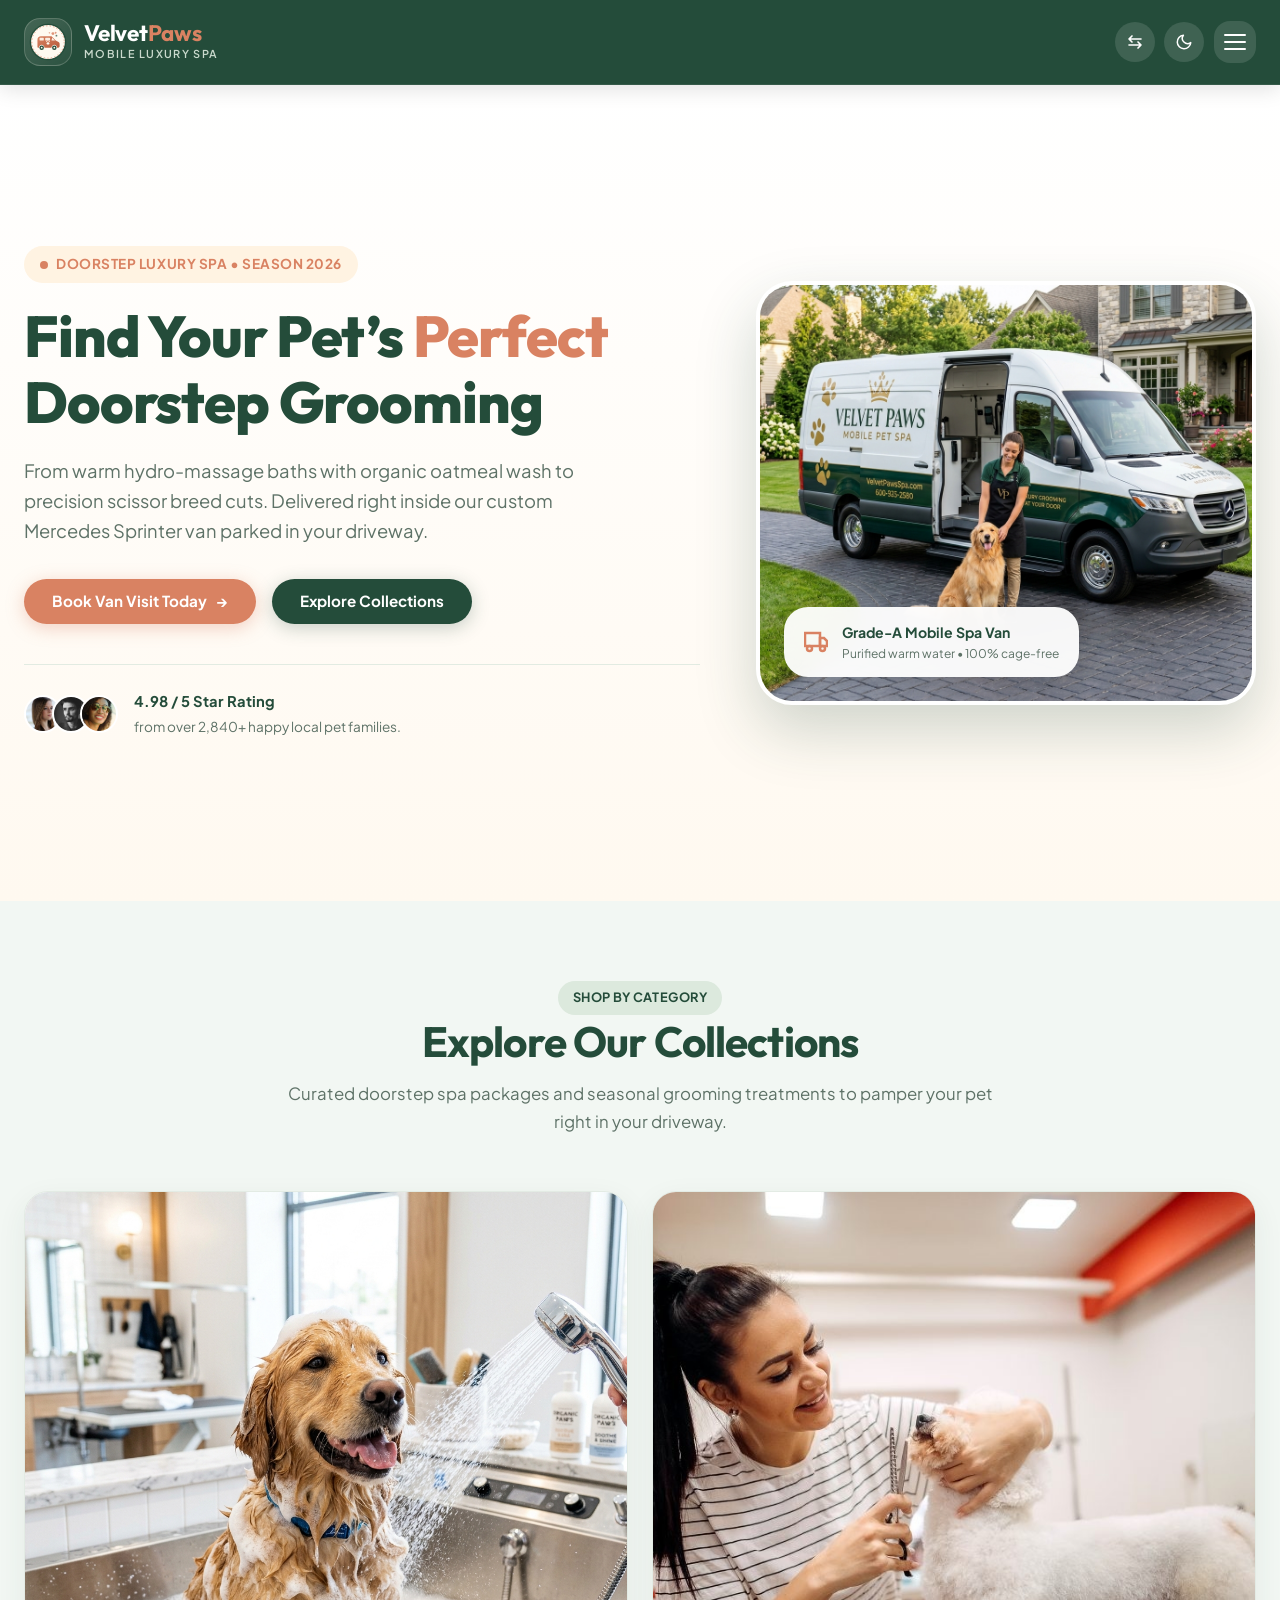
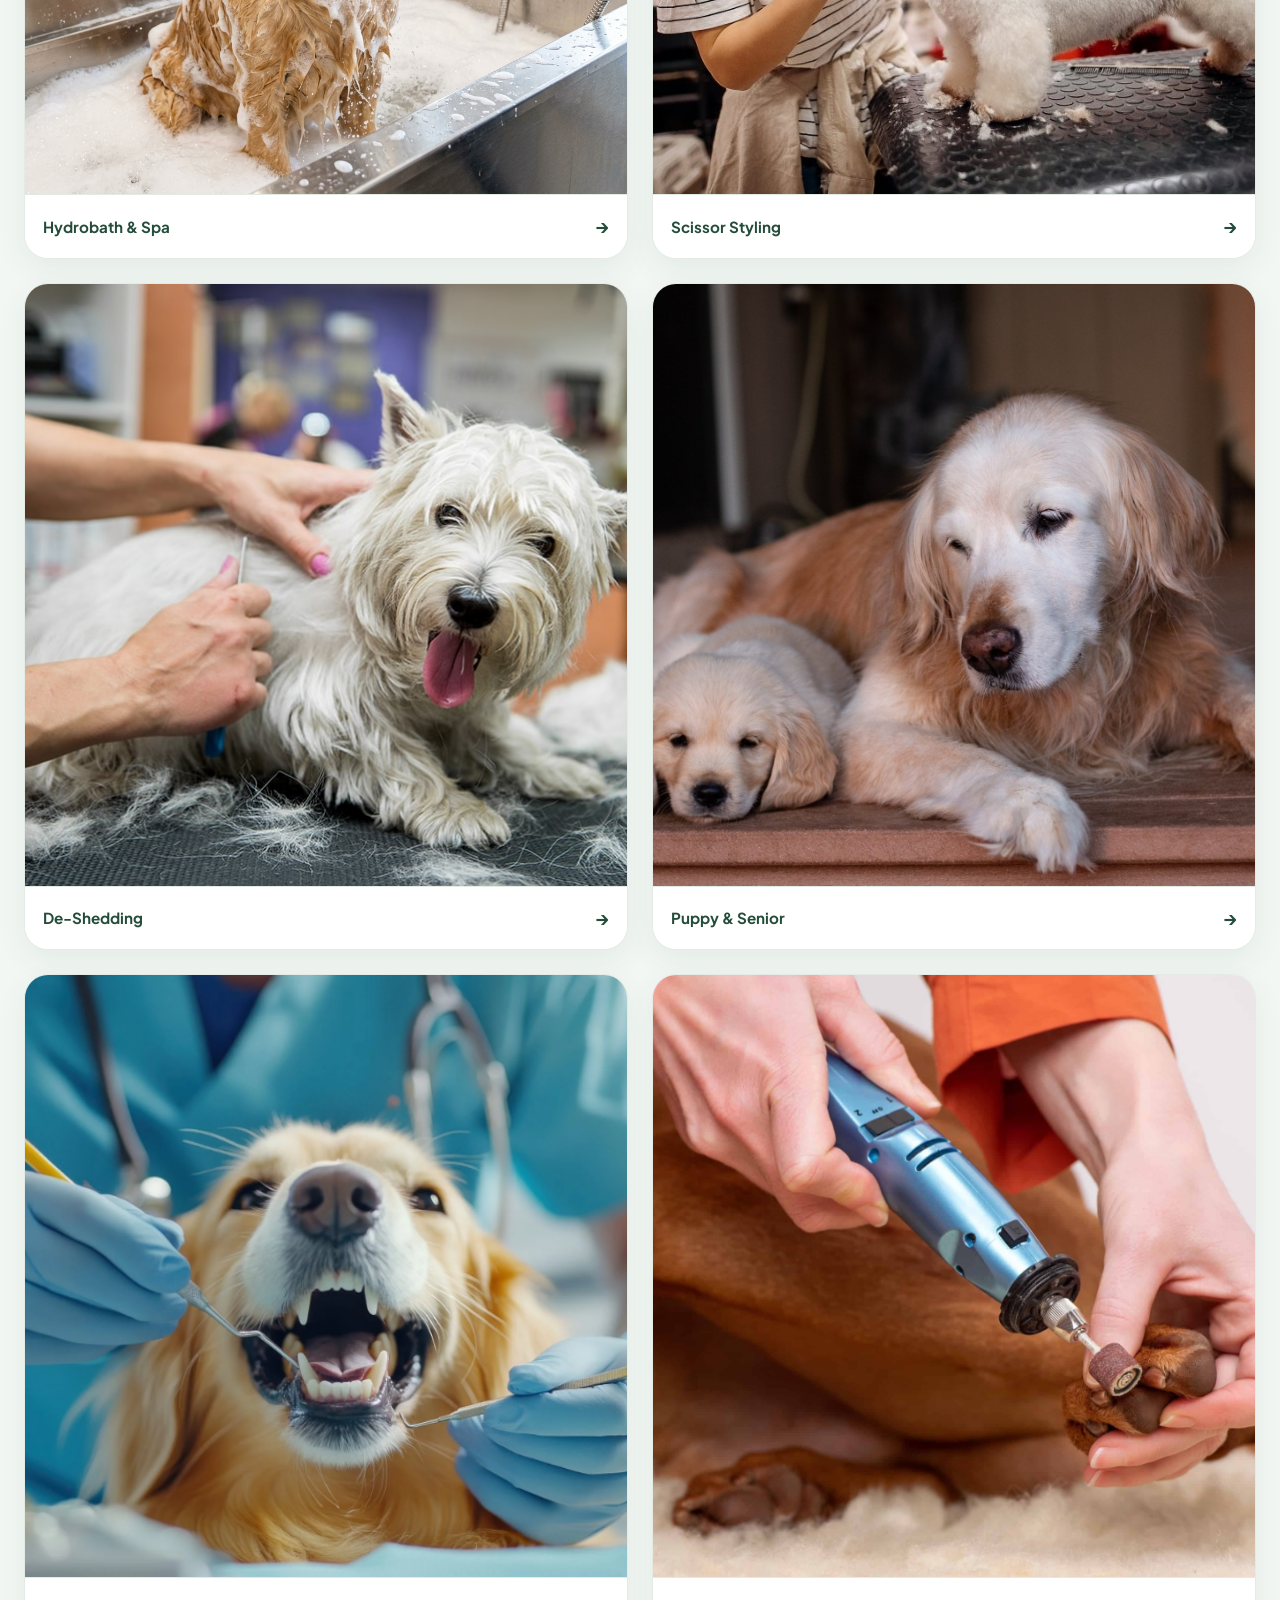
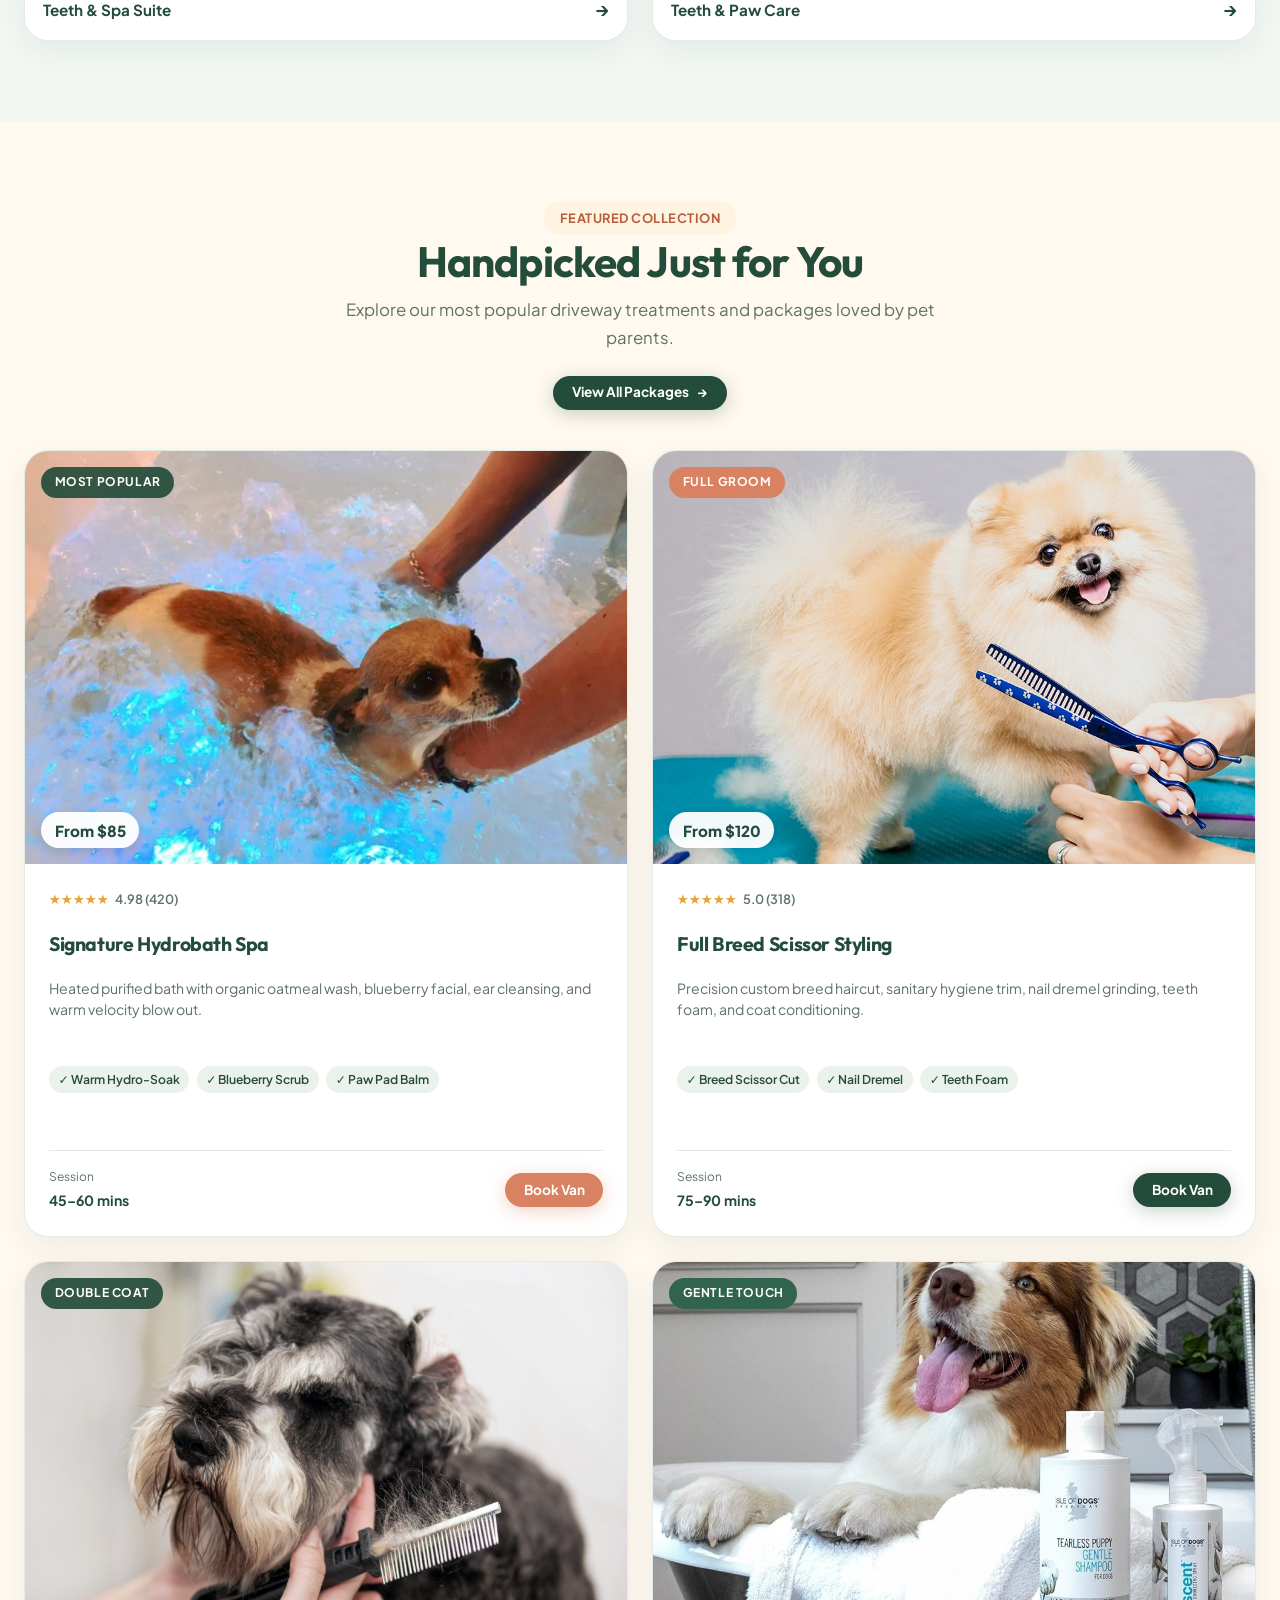
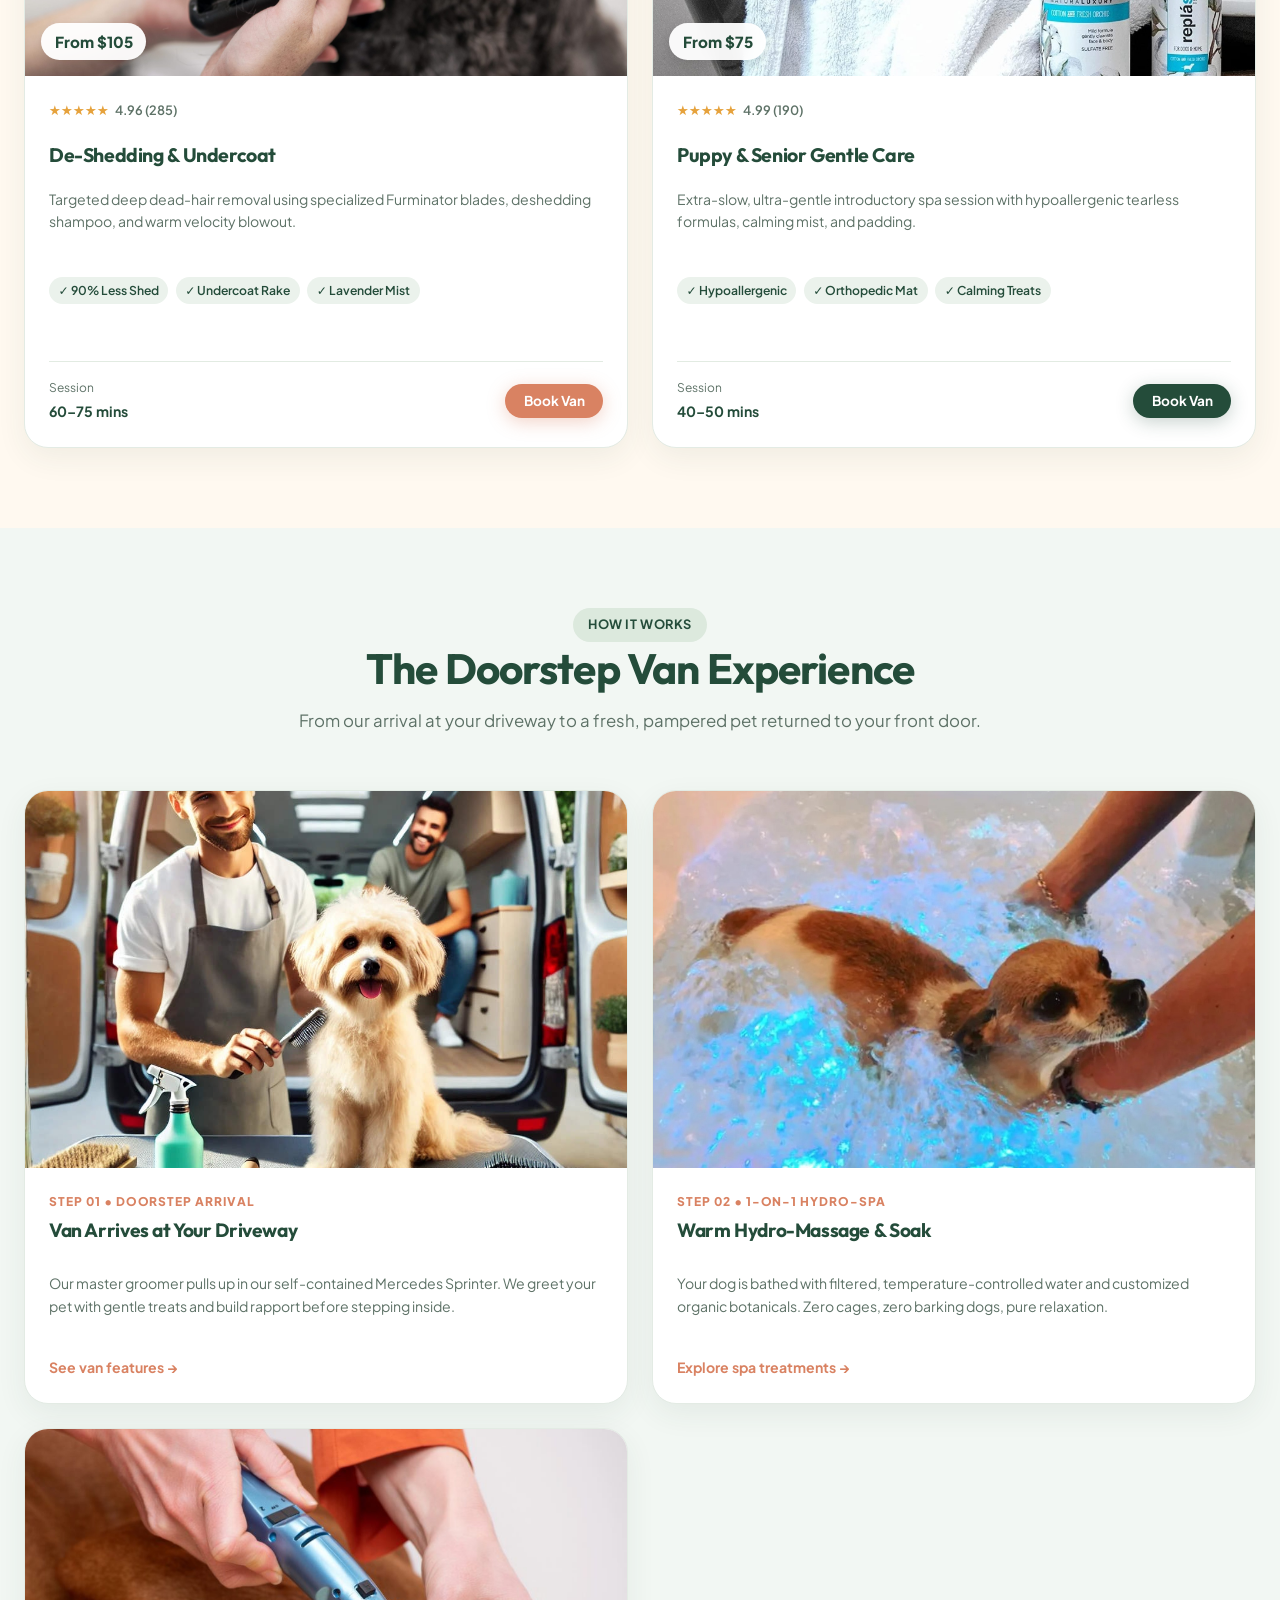
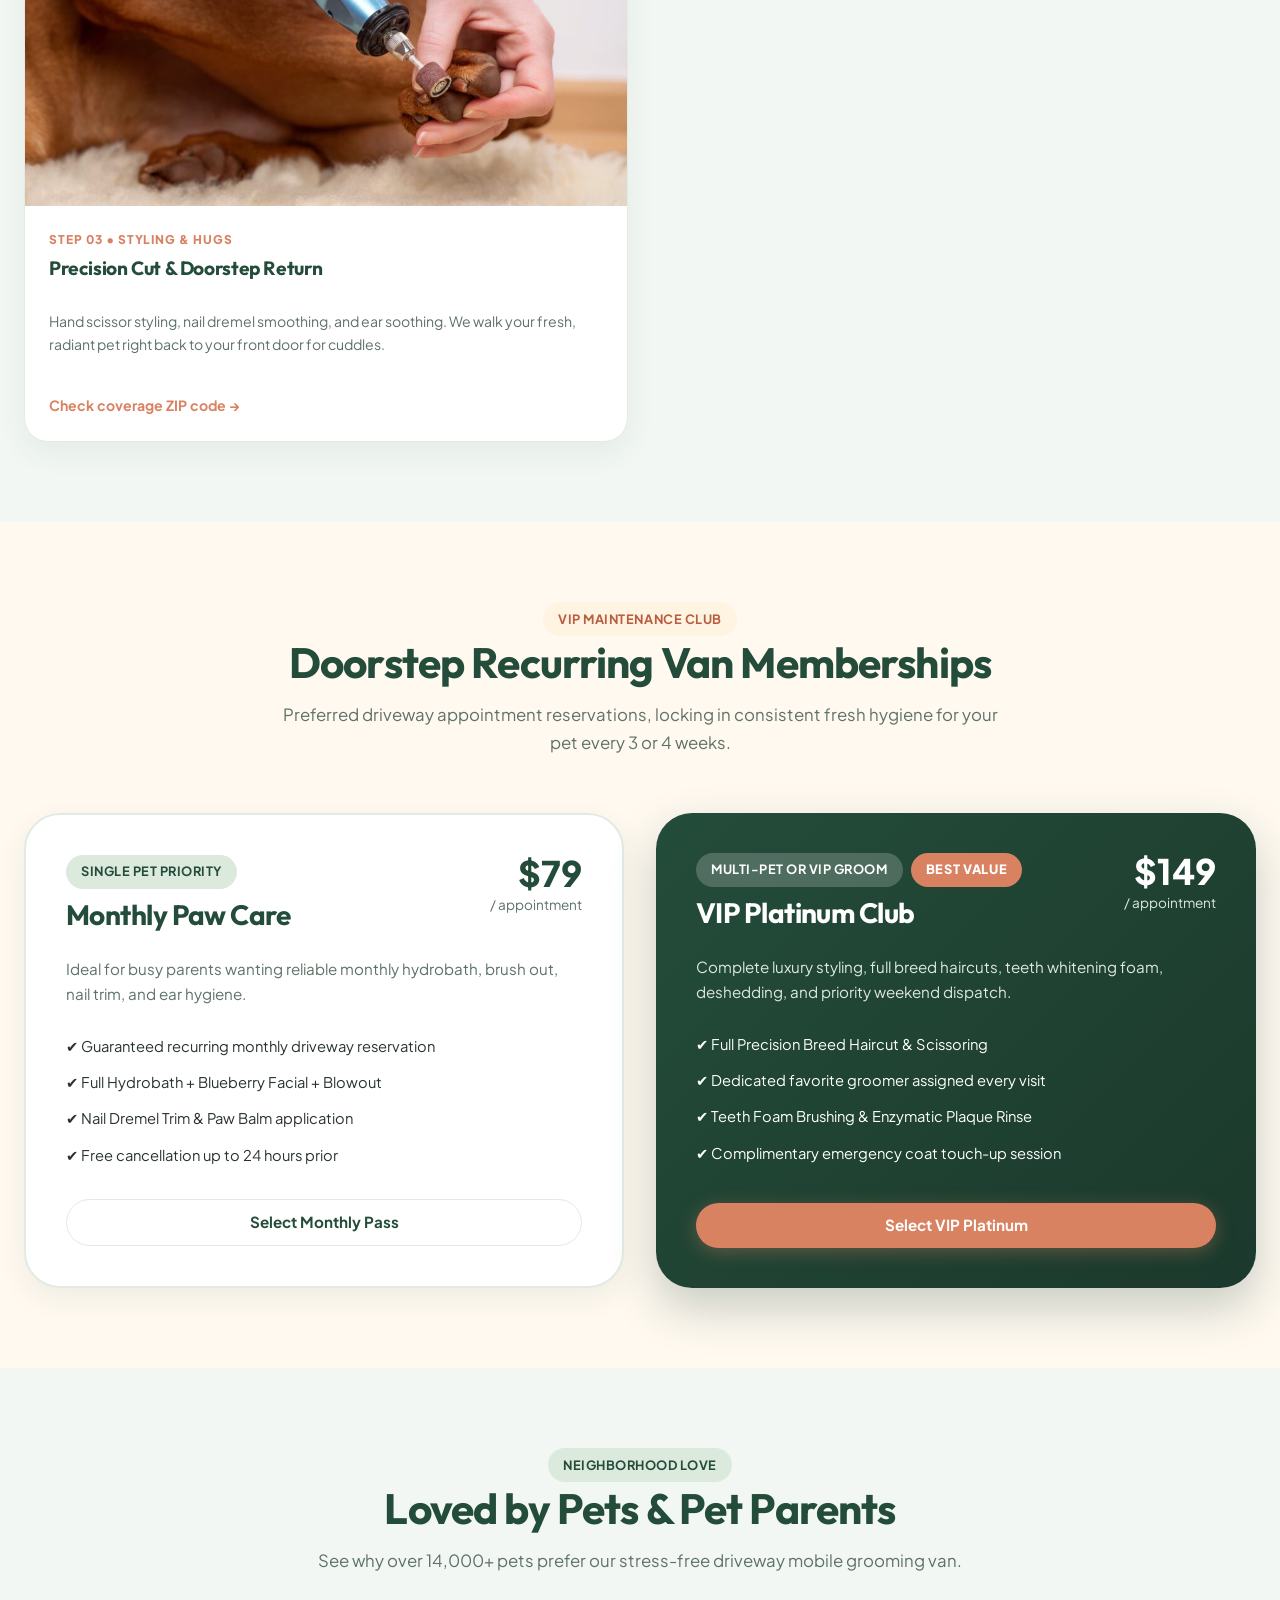
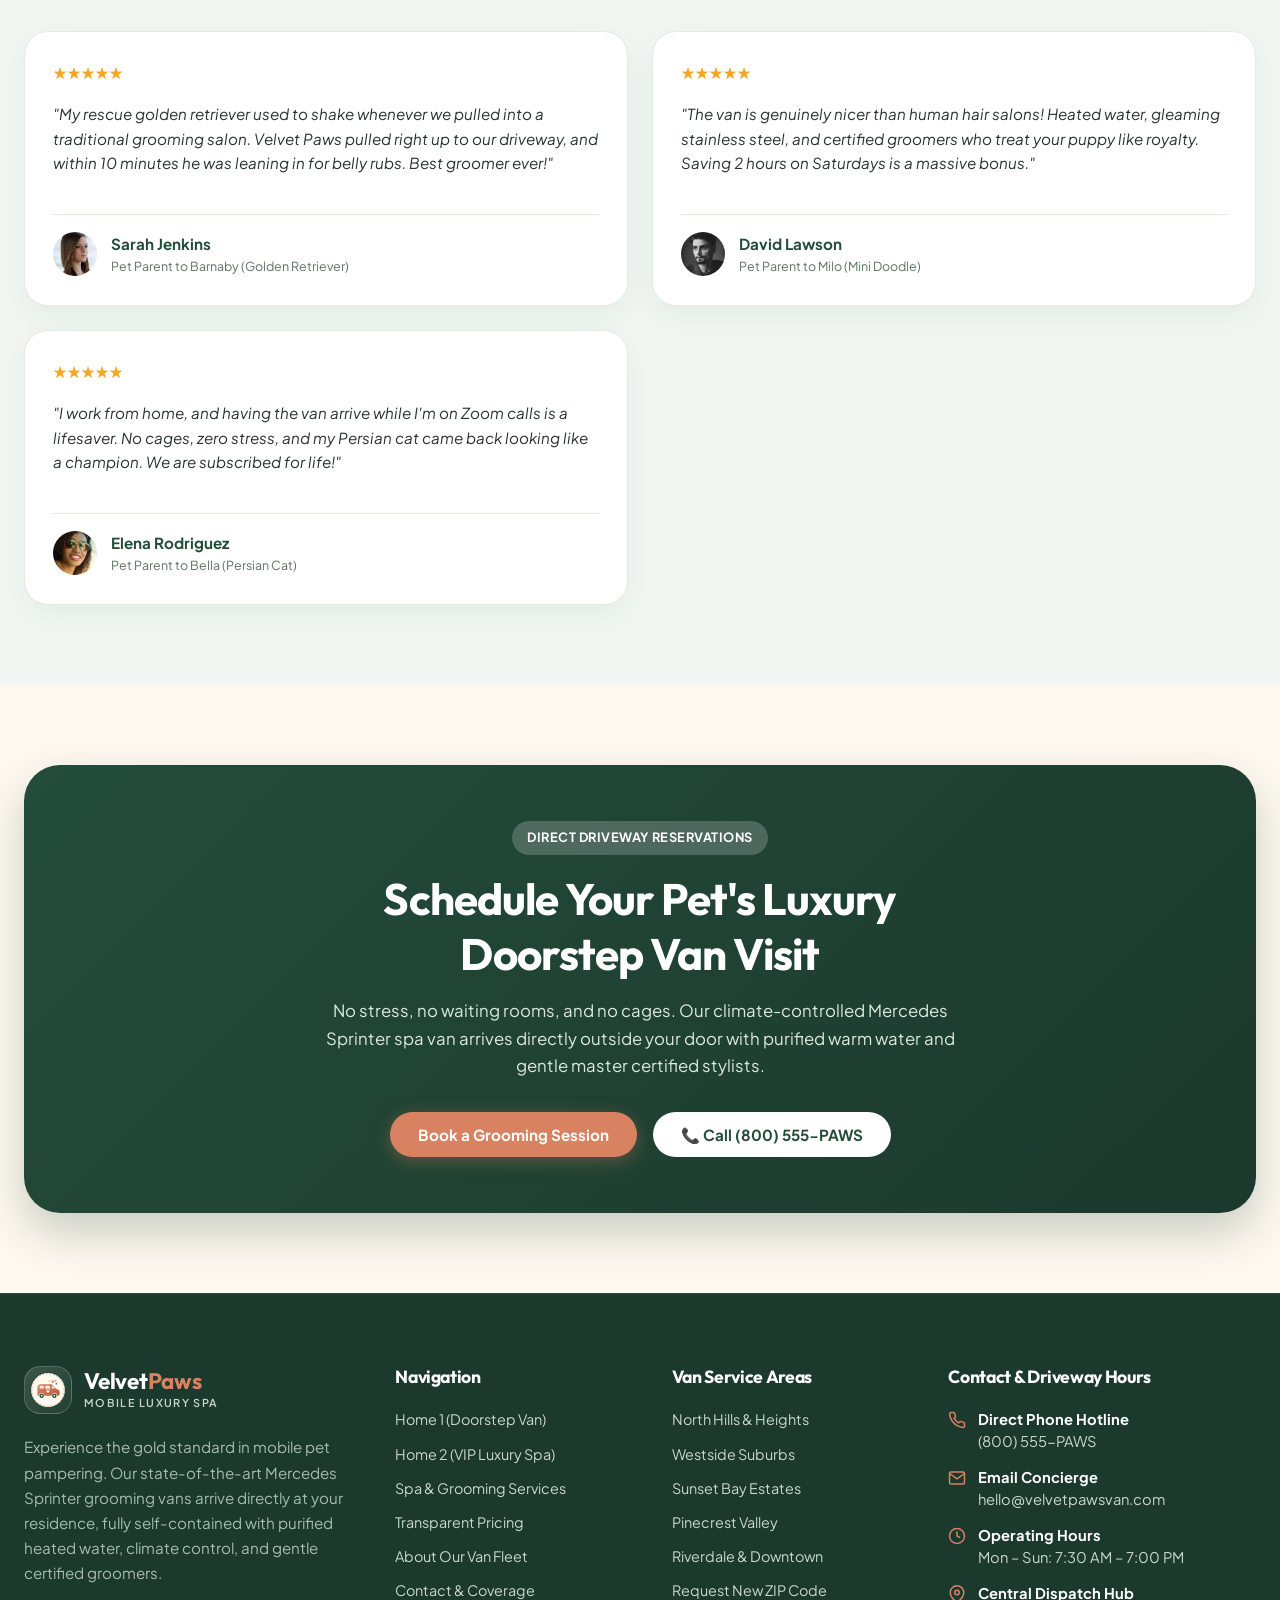
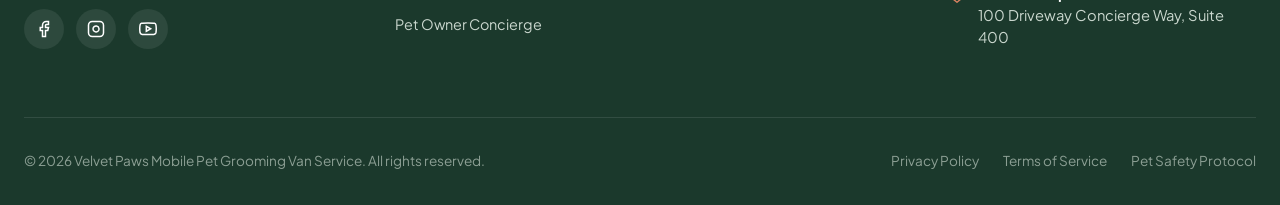
==== commit cdb50a89: "Fix laser-straight horizontal alignment of service card text, perks, and buttons" ====
--- a/index.html
+++ b/index.html
@@ -570,7 +570,7 @@
               </div>
               <h3 class="pet-card-title">De-Shedding &amp; Undercoat</h3>
               <p class="pet-card-text">
-                Targeted deep dead-hair removal using specialized Furminator blades, deshedding shampoo, and blowout.
+                Targeted deep dead-hair removal using specialized Furminator blades, deshedding shampoo, and warm velocity blowout.
               </p>
               <div class="pet-card-perks">
                 <span class="pet-perk-item">✓ 90% Less Shed</span>
@@ -603,11 +603,10 @@
               </div>
               <h3 class="pet-card-title">Puppy &amp; Senior Gentle Care</h3>
               <p class="pet-card-text">
-                Extra-slow, ultra-gentle introductory session with hypoallergenic tearless formulas and orthopedic
-                padding.
+                Extra-slow, ultra-gentle introductory spa session with hypoallergenic tearless formulas, calming mist, and padding.
               </p>
               <div class="pet-card-perks">
-                <span class="pet-perk-item">✓ Hypoallergenic Wash</span>
+                <span class="pet-perk-item">✓ Hypoallergenic</span>
                 <span class="pet-perk-item">✓ Orthopedic Mat</span>
                 <span class="pet-perk-item">✓ Calming Treats</span>
               </div>
--- a/assets/css/style.css
+++ b/assets/css/style.css
@@ -1302,23 +1302,24 @@
 }
 
 .pet-card-title {
-  font-size: 1.25rem;
+  font-size: 1.22rem;
   margin-bottom: 0.5rem;
   color: var(--text-heading);
   line-height: 1.3;
-  min-height: 3.3rem; /* Strictly equal across all cards (2 lines) */
+  min-height: 3.2rem;
   display: flex;
   align-items: center;
   flex-shrink: 0;
 }
 
 .pet-card-text {
-  font-size: 0.9rem;
+  font-size: 0.88rem;
   color: var(--text-muted);
   line-height: 1.55;
-  margin-bottom: 1.25rem;
-  min-height: 4.4rem; /* Strictly equal across all cards (3 lines) */
-  display: block;
+  margin-bottom: 1rem;
+  min-height: 4.5rem;
+  display: flex;
+  align-items: flex-start;
   flex-shrink: 0;
 }
 
@@ -1326,7 +1327,7 @@
   display: flex;
   flex-wrap: wrap;
   gap: 0.45rem;
-  min-height: 68px; /* Strictly equal height container ensuring laser-straight footer alignment */
+  min-height: 64px;
   align-content: flex-start;
   margin-bottom: 1.25rem;
   flex-shrink: 0;
@@ -3971,7 +3972,7 @@
   color: var(--text-muted);
   line-height: 1.55;
   margin-bottom: 1rem;
-  min-height: 7.2rem;
+  min-height: 5.6rem;
   display: flex;
   align-items: flex-start;
 }
@@ -3985,12 +3986,12 @@
   border-top: 1px dashed var(--border-color);
   border-bottom: 1px dashed var(--border-color);
   margin-bottom: 1rem;
-  min-height: 6.8rem;
+  min-height: 6.2rem;
 }
 
 .service-perk-item {
   display: flex;
-  align-items: flex-start;
+  align-items: center;
   gap: 0.5rem;
   font-size: 0.82rem;
   color: var(--text-main);
@@ -3998,8 +3999,9 @@
 }
 
 .service-perk-item span {
-  white-space: normal;
-  word-break: break-word;
+  white-space: nowrap;
+  overflow: hidden;
+  text-overflow: ellipsis;
   flex: 1;
   line-height: 1.35;
 }
